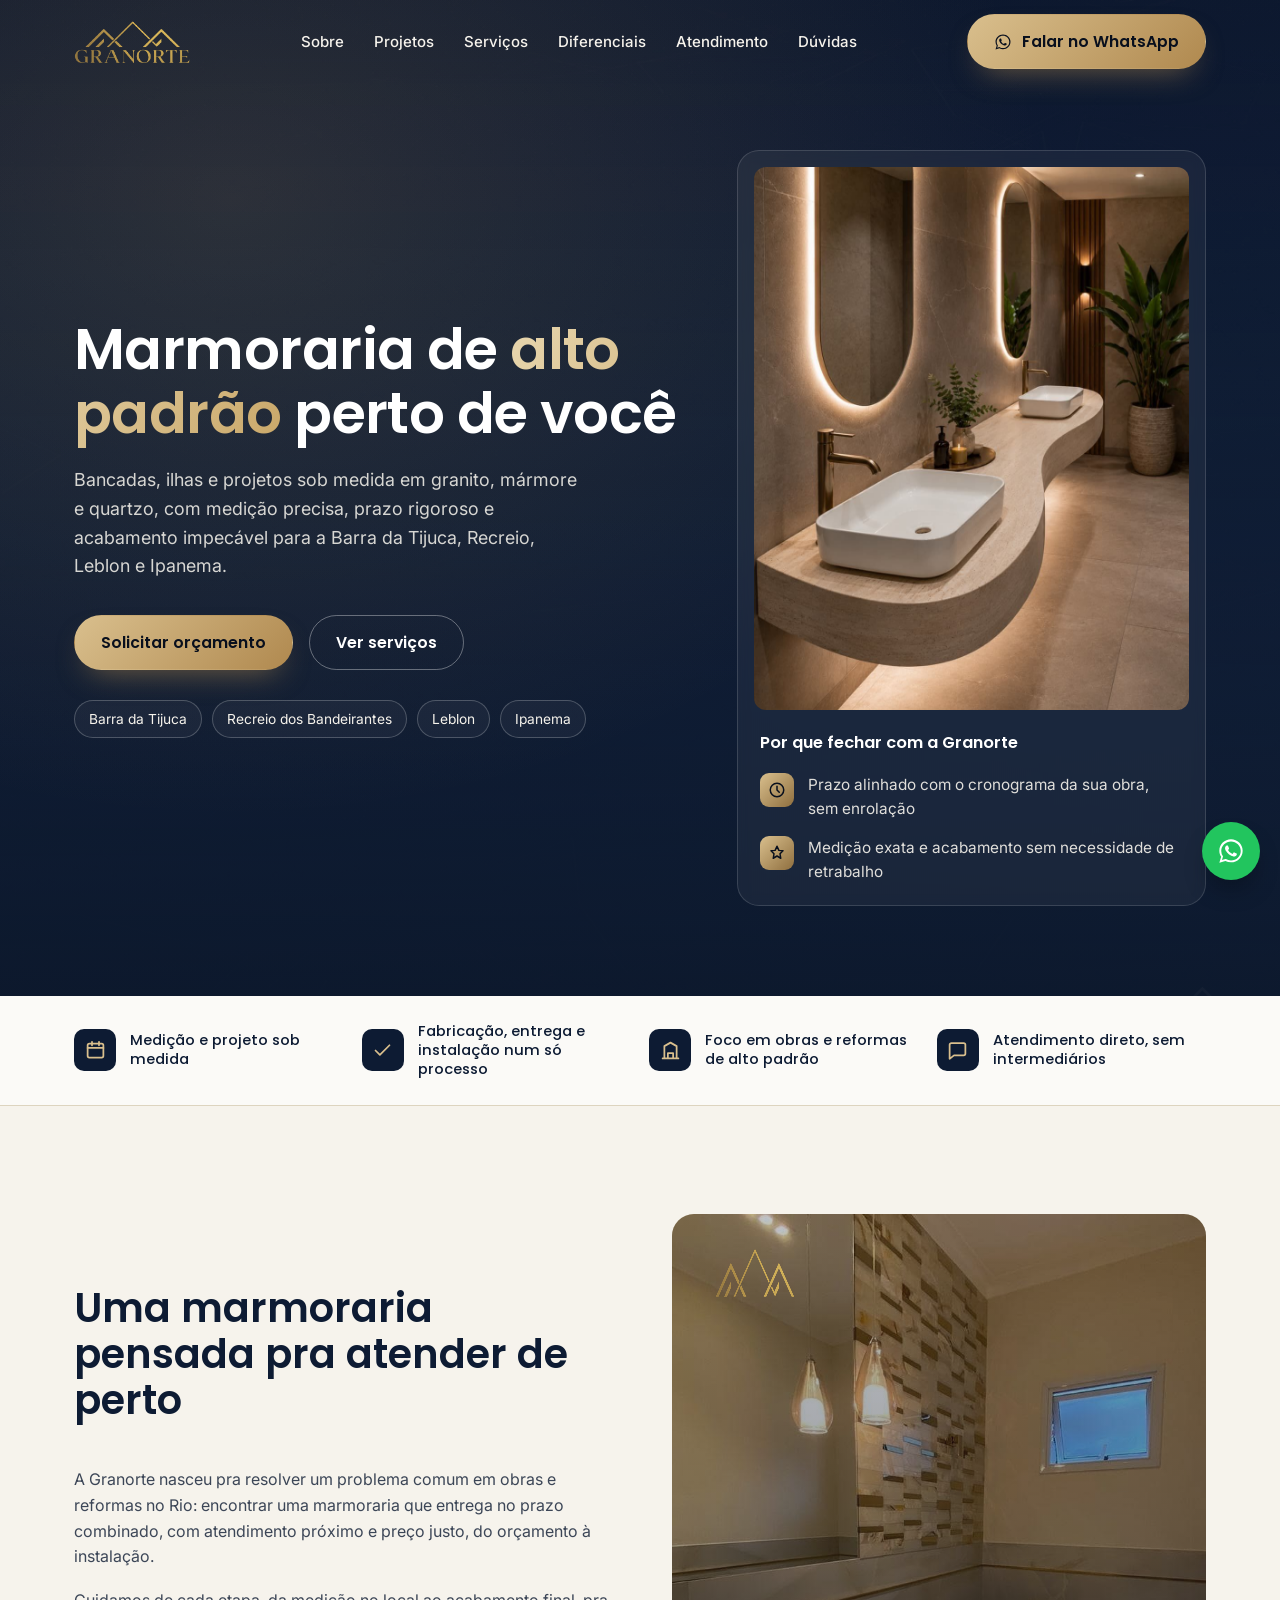
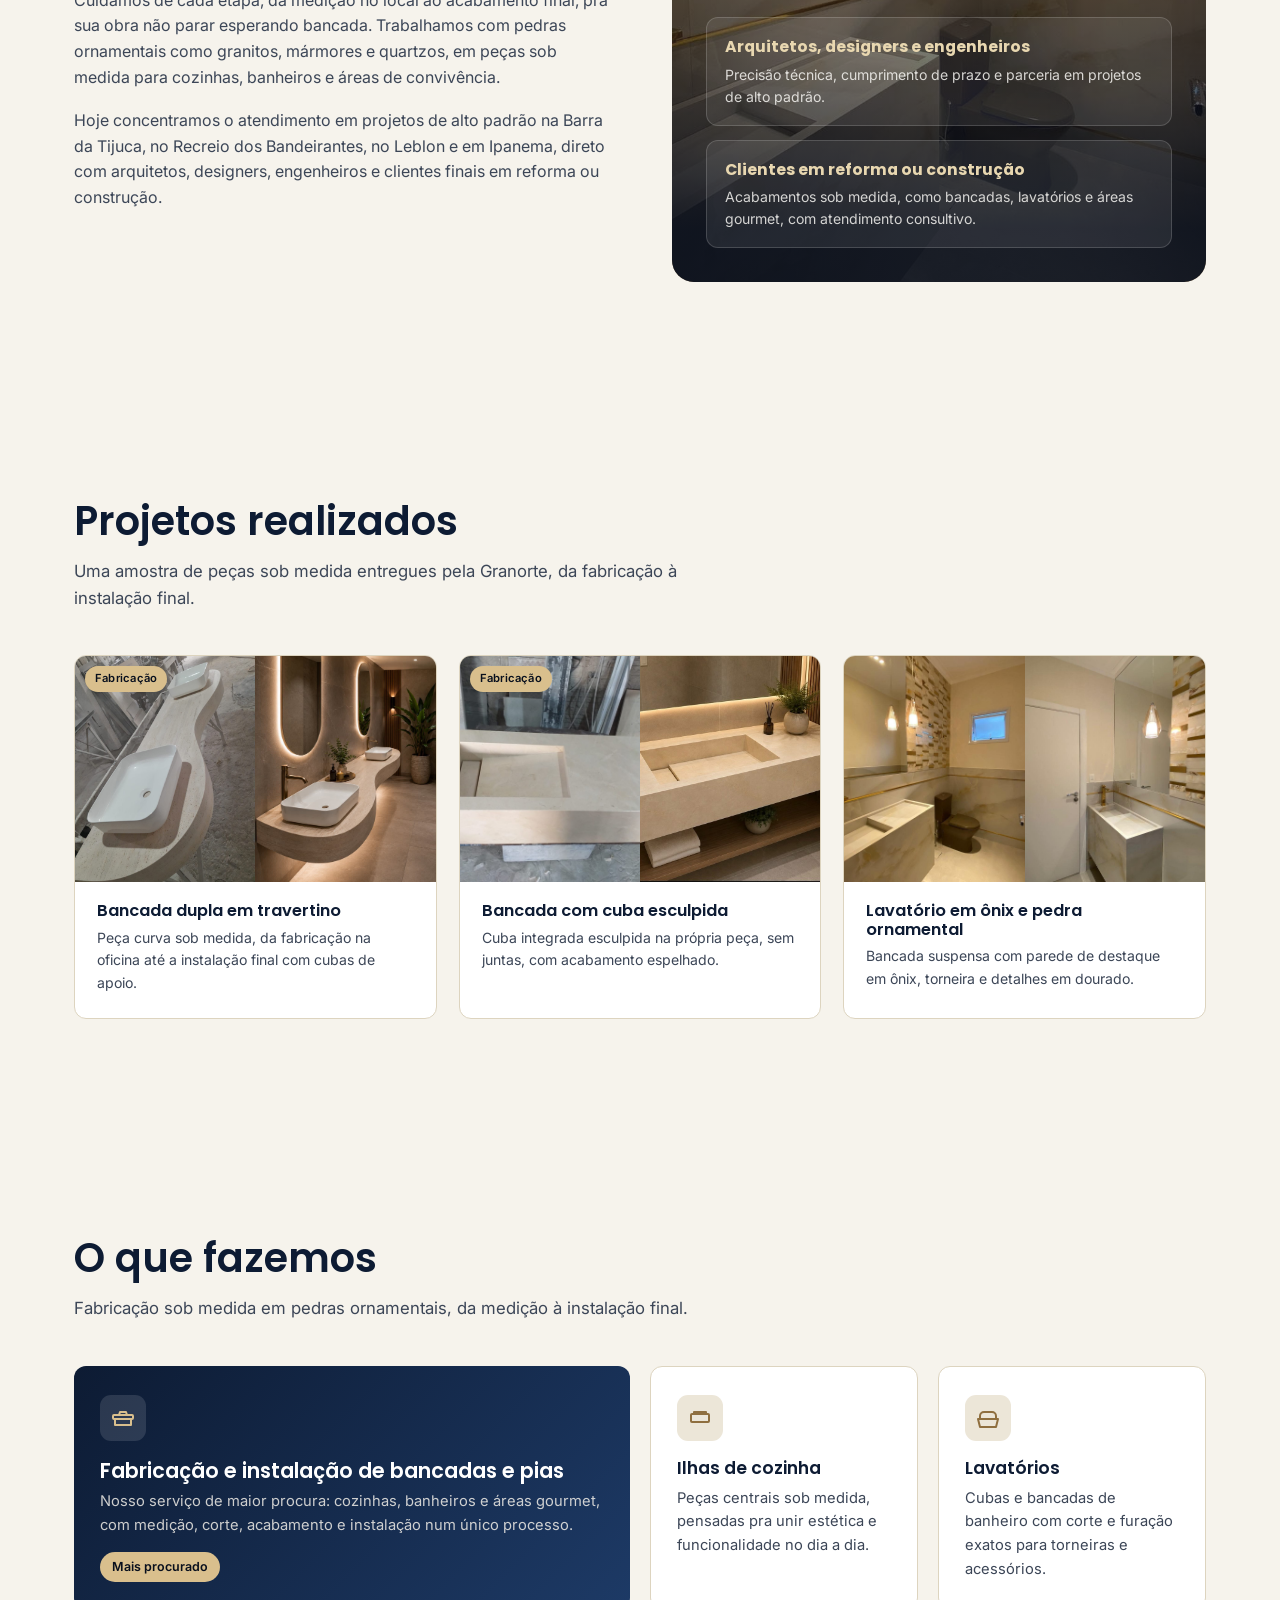
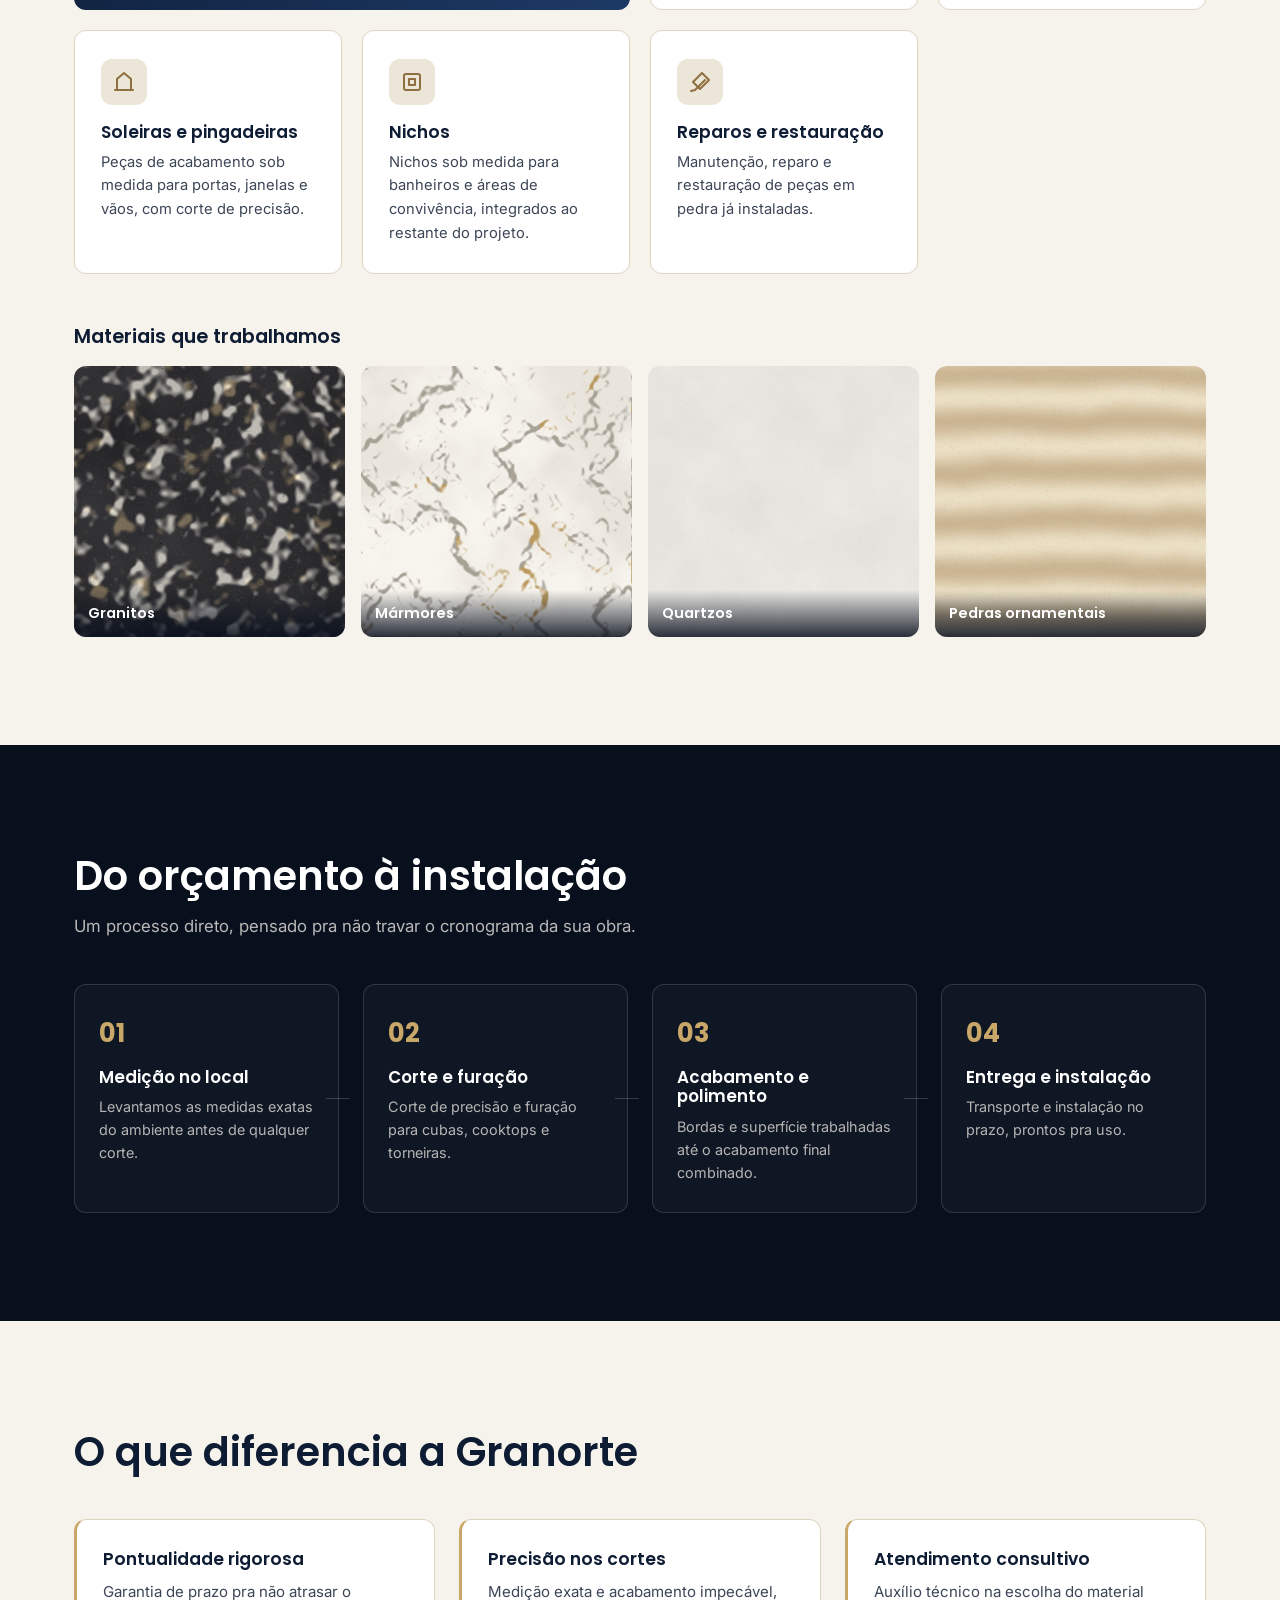
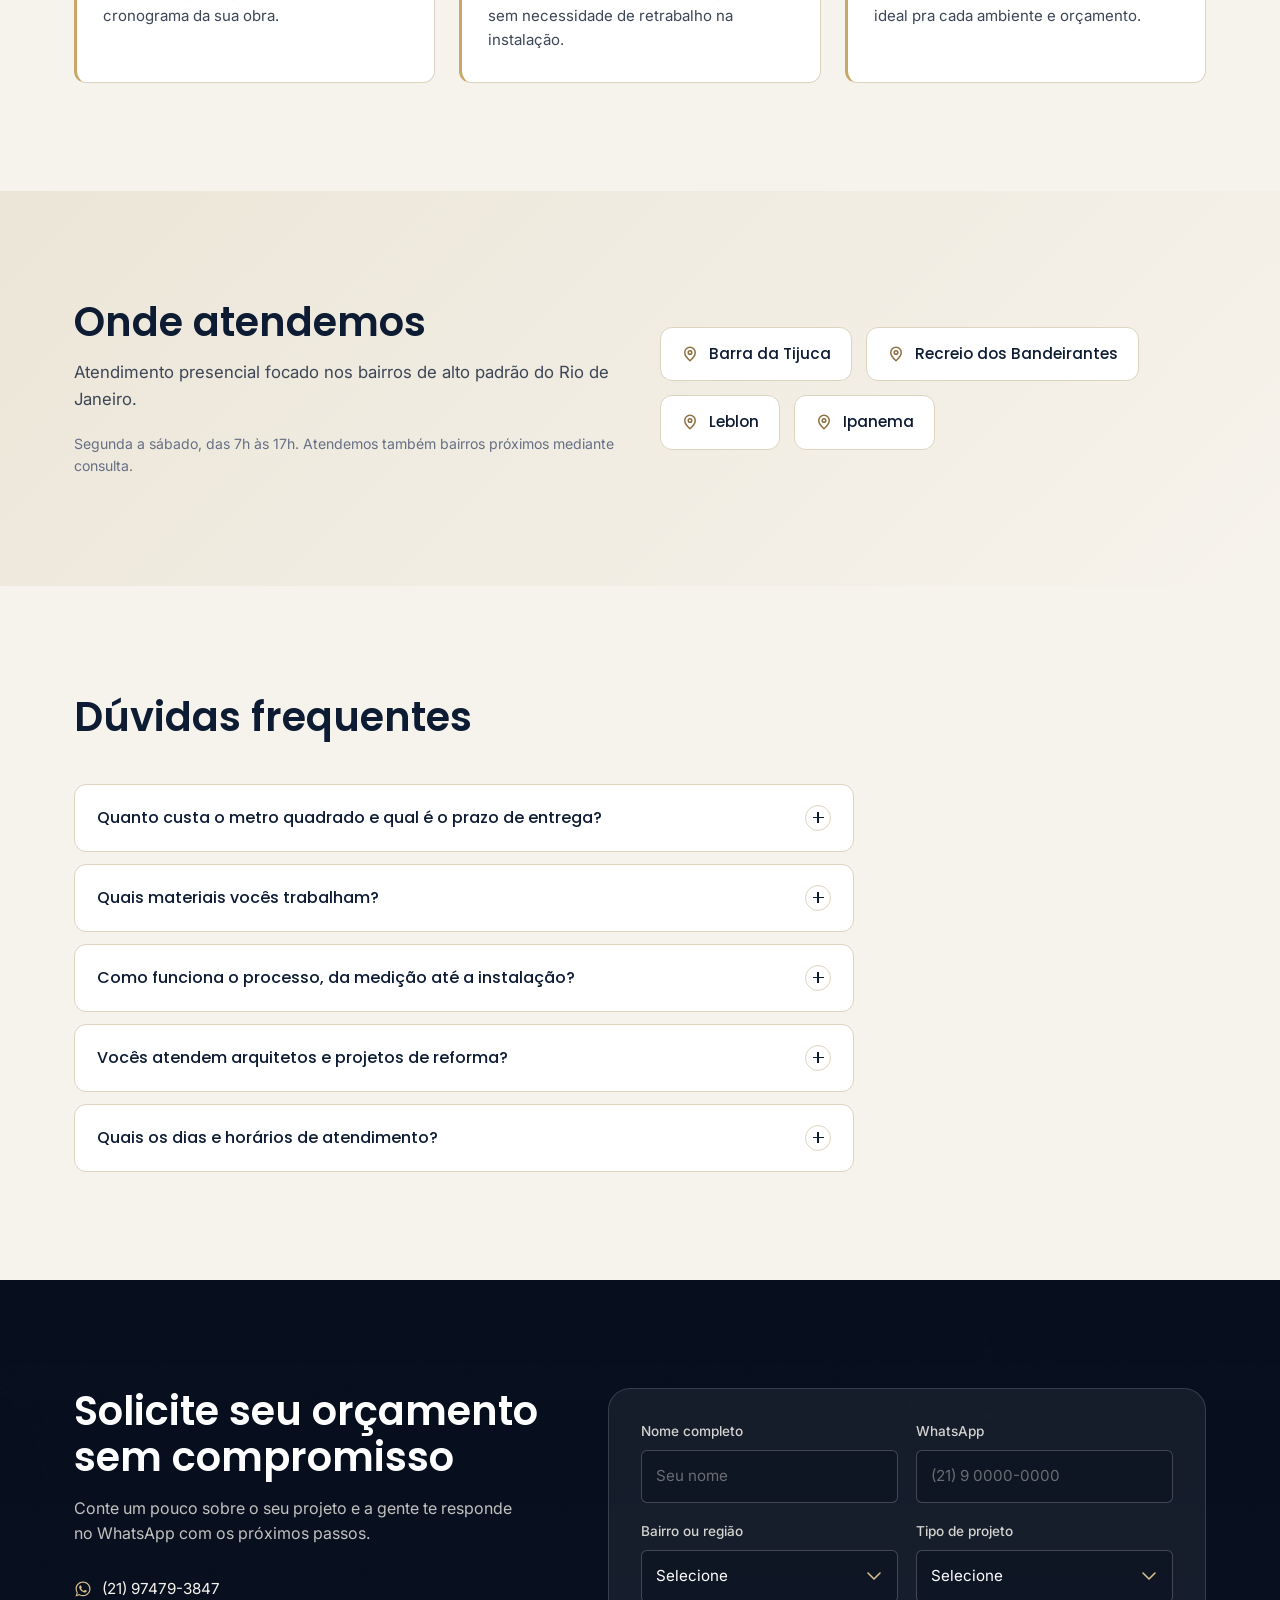
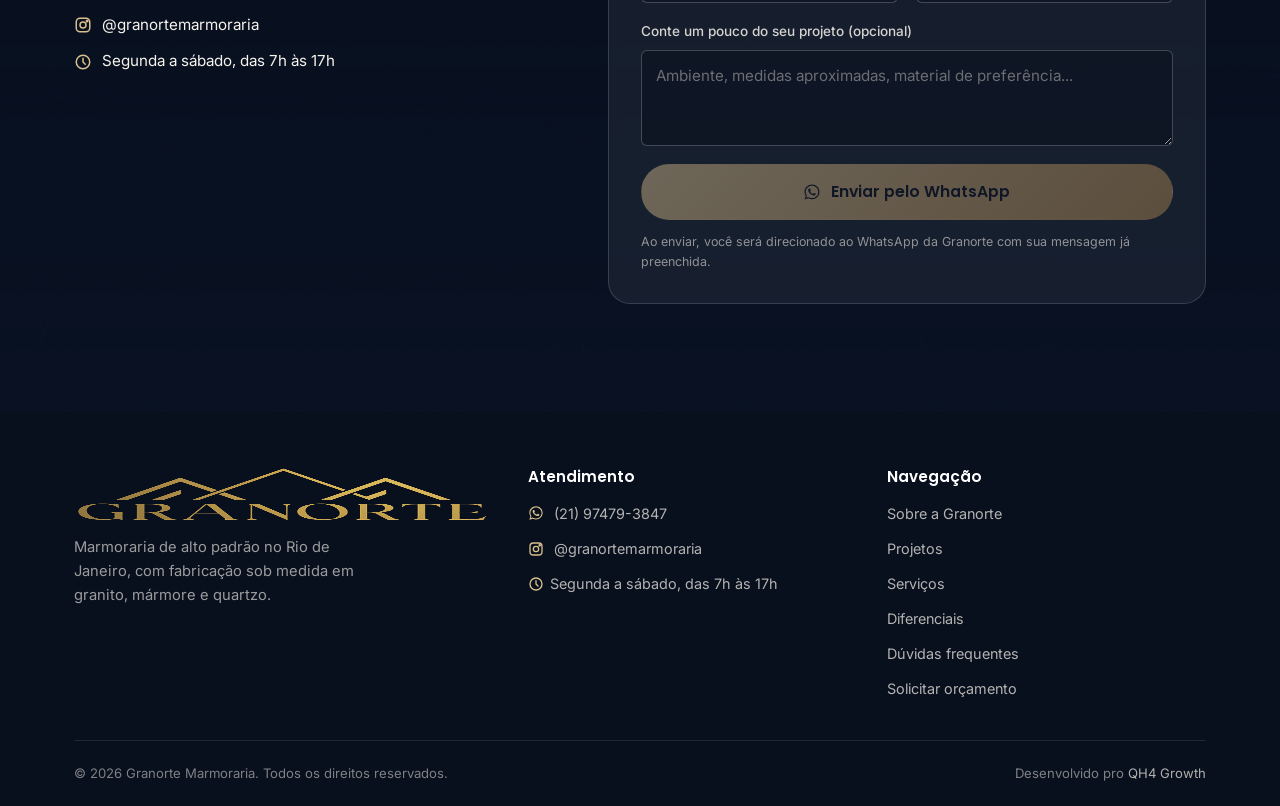
==== index.html @ 59d89f5c "Add files via upload" ====
<!DOCTYPE html>
<html lang="pt-BR">
<head>
<meta charset="UTF-8">
<meta name="viewport" content="width=device-width, initial-scale=1.0">
<title>Granorte Marmoraria | Marmoraria de Alto Padrão no Rio de Janeiro</title>
<meta name="description" content="Marmoraria de alto padrão perto de você. Bancadas, ilhas e projetos sob medida em granito, mármore e quartzo para Barra da Tijuca, Recreio, Leblon e Ipanema. Medição, corte e instalação com prazo rigoroso.">
<link rel="canonical" href="https://lp.granortemarmoraria.com.br/">

<!-- Favicons -->
<link rel="icon" type="image/x-icon" href="assets/img/favicon.ico">
<link rel="icon" type="image/png" sizes="32x32" href="assets/img/favicon-32.png">
<link rel="icon" type="image/png" sizes="16x16" href="assets/img/favicon-16.png">
<link rel="apple-touch-icon" sizes="180x180" href="assets/img/apple-touch-icon.png">
<link rel="manifest" href="site.webmanifest">
<meta name="theme-color" content="#0d1b33">

<!-- Open Graph -->
<meta property="og:type" content="website">
<meta property="og:site_name" content="Granorte Marmoraria">
<meta property="og:title" content="Granorte Marmoraria | Marmoraria de Alto Padrão no Rio de Janeiro">
<meta property="og:description" content="Bancadas, ilhas e projetos sob medida em granito, mármore e quartzo. Atendimento na Barra da Tijuca, Recreio, Leblon e Ipanema, com prazo rigoroso e acabamento impecável.">
<meta property="og:image" content="https://lp.granortemarmoraria.com.br/assets/img/og-image.jpg">
<meta property="og:image:width" content="1200">
<meta property="og:image:height" content="630">
<meta property="og:locale" content="pt_BR">
<meta property="og:url" content="https://lp.granortemarmoraria.com.br/">

<!-- Twitter Card -->
<meta name="twitter:card" content="summary_large_image">
<meta name="twitter:title" content="Granorte Marmoraria | Marmoraria de Alto Padrão no Rio de Janeiro">
<meta name="twitter:description" content="Bancadas, ilhas e projetos sob medida em granito, mármore e quartzo, com prazo rigoroso e acabamento impecável. Barra da Tijuca, Recreio, Leblon e Ipanema.">
<meta name="twitter:image" content="https://lp.granortemarmoraria.com.br/assets/img/og-image.jpg">

<meta name="robots" content="index, follow">
<meta name="geo.region" content="BR-RJ">
<meta name="geo.placename" content="Rio de Janeiro">

<!-- Preload hero assets -->
<link rel="preload" as="image" href="assets/img/gallery/travertino-instalado.jpg" fetchpriority="high">
<link rel="preload" as="image" href="assets/img/hero-bg.jpg">
<link rel="preload" as="image" href="assets/img/logo-compact.png">

<!-- Fonts -->
<link rel="preconnect" href="https://fonts.googleapis.com">
<link rel="preconnect" href="https://fonts.gstatic.com" crossorigin>
<link href="https://fonts.googleapis.com/css2?family=Inter:wght@400;500;600;700&family=Poppins:wght@500;600;700&display=swap" rel="stylesheet">

<link rel="stylesheet" href="assets/css/style.css">

<!-- Google Tag Manager (substituir GTM-XXXXXXX pelo ID real do cliente) -->
<script>(function(w,d,s,l,i){w[l]=w[l]||[];w[l].push({'gtm.start':
new Date().getTime(),event:'gtm.js'});var f=d.getElementsByTagName(s)[0],
j=d.createElement(s),dl=l!='dataLayer'?'&l='+l:'';j.async=true;j.src=
'https://www.googletagmanager.com/gtm.js?id='+i+dl;f.parentNode.insertBefore(j,f);
})(window,document,'script','dataLayer','GTM-XXXXXXX');</script>
<!-- End Google Tag Manager -->

<!-- JSON-LD: LocalBusiness -->
<script type="application/ld+json">
{
  "@context": "https://schema.org",
  "@type": "HomeAndConstructionBusiness",
  "name": "Granorte Marmoraria",
  "image": "https://lp.granortemarmoraria.com.br/assets/img/og-image.jpg",
  "url": "https://lp.granortemarmoraria.com.br/",
  "telephone": "+5521974793847",
  "priceRange": "$$$",
  "address": {
    "@type": "PostalAddress",
    "addressLocality": "Rio de Janeiro",
    "addressRegion": "RJ",
    "addressCountry": "BR"
  },
  "areaServed": [
    { "@type": "Place", "name": "Barra da Tijuca" },
    { "@type": "Place", "name": "Recreio dos Bandeirantes" },
    { "@type": "Place", "name": "Leblon" },
    { "@type": "Place", "name": "Ipanema" }
  ],
  "openingHoursSpecification": {
    "@type": "OpeningHoursSpecification",
    "dayOfWeek": ["Monday","Tuesday","Wednesday","Thursday","Friday","Saturday"],
    "opens": "07:00",
    "closes": "17:00"
  },
  "sameAs": ["https://www.instagram.com/granortemarmoraria/"]
}
</script>

<!-- JSON-LD: FAQPage -->
<script type="application/ld+json">
{
  "@context": "https://schema.org",
  "@type": "FAQPage",
  "mainEntity": [
    {
      "@type": "Question",
      "name": "Quanto custa o metro quadrado e qual é o prazo de entrega?",
      "acceptedAnswer": {
        "@type": "Answer",
        "text": "O valor do metro quadrado varia de acordo com o tipo de material, a espessura e o acabamento das bordas escolhido. Pra passar um orçamento exato, perguntamos se você já tem o projeto com as medidas ou prefere agendar uma medição no local, e qual é o ambiente (cozinha, banheiro ou área externa). Trabalhamos com prazos ágeis e entrega com medidas exatas e acabamento impecável."
      }
    },
    {
      "@type": "Question",
      "name": "Quais materiais a Granorte trabalha?",
      "acceptedAnswer": {
        "@type": "Answer",
        "text": "Trabalhamos com granitos, mármores, quartzos e pedras ornamentais, sempre indicando o material mais adequado pro seu ambiente, uso e orçamento."
      }
    },
    {
      "@type": "Question",
      "name": "Como funciona o processo, da medição até a instalação?",
      "acceptedAnswer": {
        "@type": "Answer",
        "text": "O processo segue quatro etapas: medição no local, corte e furação (para cubas, cooktops e torneiras), acabamento e polimento, e por fim entrega e instalação."
      }
    },
    {
      "@type": "Question",
      "name": "A Granorte atende arquitetos e projetos de reforma?",
      "acceptedAnswer": {
        "@type": "Answer",
        "text": "Sim. Atendemos arquitetos, designers e engenheiros em projetos de alto padrão, e também clientes finais em reforma ou construção, sempre com atendimento consultivo na escolha do material."
      }
    },
    {
      "@type": "Question",
      "name": "Quais são os dias e horários de atendimento da Granorte?",
      "acceptedAnswer": {
        "@type": "Answer",
        "text": "Atendemos de segunda a sábado, das 7h às 17h."
      }
    }
  ]
}
</script>
</head>
<body>
<!-- Google Tag Manager (noscript) -->
<noscript><iframe src="https://www.googletagmanager.com/ns.html?id=GTM-XXXXXXX"
height="0" width="0" style="display:none;visibility:hidden"></iframe></noscript>
<!-- End Google Tag Manager (noscript) -->

<a href="#orcamento" class="visually-hidden">Pular para o formulário de orçamento</a>

<!-- ===================== HEADER ===================== -->
<header class="site-header" id="siteHeader">
  <div class="container">
    <a href="#topo" class="brand" aria-label="Granorte Marmoraria, página inicial">
      <img src="assets/img/logo-compact.png" alt="Granorte Marmoraria" width="775" height="280" style="height:42px;width:auto;">
    </a>

    <nav class="main-nav" aria-label="Navegação principal">
      <ul>
        <li><a href="#sobre">Sobre</a></li>
        <li><a href="#projetos">Projetos</a></li>
        <li><a href="#servicos">Serviços</a></li>
        <li><a href="#diferenciais">Diferenciais</a></li>
        <li><a href="#atendimento">Atendimento</a></li>
        <li><a href="#faq">Dúvidas</a></li>
      </ul>
    </nav>

    <div class="header-cta">
      <a href="#orcamento" class="btn btn-gold">
        <svg viewBox="0 0 24 24" fill="currentColor" aria-hidden="true"><path d="M12 2C6.48 2 2 6.34 2 11.68c0 1.94.58 3.75 1.58 5.28L2 22l5.2-1.53a10.4 10.4 0 0 0 4.8 1.2c5.52 0 10-4.34 10-9.99C22 6.34 17.52 2 12 2Zm0 18.15c-1.6 0-3.09-.44-4.36-1.2l-.31-.18-3.09.91.93-3-.2-.32a8.06 8.06 0 0 1-1.32-4.38c0-4.5 3.75-8.15 8.35-8.15s8.35 3.65 8.35 8.15-3.75 8.17-8.35 8.17Zm4.6-6.1c-.25-.13-1.48-.73-1.71-.81-.23-.09-.4-.13-.57.13-.17.25-.65.81-.8.98-.15.17-.29.19-.54.06-.25-.13-1.06-.39-2.02-1.24-.75-.66-1.25-1.48-1.4-1.73-.15-.25-.02-.38.11-.51.11-.11.25-.29.37-.44.12-.15.16-.25.25-.42.08-.17.04-.31-.02-.44-.06-.13-.57-1.36-.78-1.86-.2-.49-.41-.42-.57-.43h-.49c-.17 0-.44.06-.67.31-.23.25-.87.85-.87 2.06s.89 2.39 1.02 2.56c.13.17 1.75 2.67 4.25 3.74.59.26 1.06.41 1.42.53.6.19 1.14.16 1.57.1.48-.07 1.48-.6 1.69-1.19.21-.58.21-1.08.15-1.19-.06-.11-.23-.17-.48-.29Z"/></svg>
        Falar no WhatsApp
      </a>
      <button class="nav-toggle" id="navToggle" aria-label="Abrir menu" aria-expanded="false" aria-controls="mobileNav">
        <svg viewBox="0 0 24 24" fill="none" stroke="currentColor" stroke-width="2" stroke-linecap="round"><path d="M4 7h16M4 12h16M4 17h16"/></svg>
      </button>
    </div>
  </div>
</header>

<div class="mobile-nav" id="mobileNav">
  <div class="mobile-nav-top">
    <img src="assets/img/logo-compact.png" alt="Granorte Marmoraria" width="775" height="280" style="height:36px;width:auto;">
    <button class="mobile-nav-close" id="navClose" aria-label="Fechar menu">
      <svg viewBox="0 0 24 24" fill="none" stroke="currentColor" stroke-width="2" stroke-linecap="round"><path d="M6 6l12 12M18 6L6 18"/></svg>
    </button>
  </div>
  <ul>
    <li><a href="#sobre">Sobre</a></li>
    <li><a href="#projetos">Projetos</a></li>
    <li><a href="#servicos">Serviços</a></li>
    <li><a href="#diferenciais">Diferenciais</a></li>
    <li><a href="#atendimento">Atendimento</a></li>
    <li><a href="#faq">Dúvidas</a></li>
  </ul>
  <a href="#orcamento" class="btn btn-gold btn-block">Solicitar orçamento</a>
</div>

<main id="topo">

  <!-- ===================== HERO ===================== -->
  <section class="hero">
    <div class="container">
      <div class="hero-copy">
        <h1>Marmoraria de <em>alto padrão</em> perto de você</h1>
        <p class="lede">Bancadas, ilhas e projetos sob medida em granito, mármore e quartzo, com medição precisa, prazo rigoroso e acabamento impecável para a Barra da Tijuca, Recreio, Leblon e Ipanema.</p>
        <div class="hero-cta-row">
          <a href="#orcamento" class="btn btn-gold">Solicitar orçamento</a>
          <a href="#servicos" class="btn btn-outline-light">Ver serviços</a>
        </div>
        <div class="hero-tags">
          <span>Barra da Tijuca</span>
          <span>Recreio dos Bandeirantes</span>
          <span>Leblon</span>
          <span>Ipanema</span>
        </div>
      </div>

      <div class="hero-panel">
        <div class="hero-photo">
          <img src="assets/img/gallery/travertino-instalado.jpg" alt="Bancada dupla em travertino, curva, feita sob medida pela Granorte Marmoraria" width="960" height="1280" loading="eager" fetchpriority="high">
        </div>
        <p class="hero-panel-title">Por que fechar com a Granorte</p>
        <ul class="hero-list">
          <li>
            <span class="ico"><svg viewBox="0 0 24 24" fill="none" stroke="currentColor" stroke-width="2" stroke-linecap="round" stroke-linejoin="round"><circle cx="12" cy="12" r="9"/><path d="M12 7v5l3 3"/></svg></span>
            <span>Prazo alinhado com o cronograma da sua obra, sem enrolação</span>
          </li>
          <li>
            <span class="ico"><svg viewBox="0 0 24 24" fill="none" stroke="currentColor" stroke-width="2" stroke-linecap="round" stroke-linejoin="round"><path d="M12 3l2.5 5.5L20 9l-4 4 1 6-5-3-5 3 1-6-4-4 5.5-.5Z"/></svg></span>
            <span>Medição exata e acabamento sem necessidade de retrabalho</span>
          </li>
        </ul>
      </div>
    </div>
    <img src="assets/img/mark-source.png" alt="" class="hero-mark" aria-hidden="true" loading="lazy">
  </section>

  <!-- ===================== VALUE STRIP ===================== -->
  <section class="value-strip">
    <div class="container">
      <div class="value-item">
        <span class="ico"><svg viewBox="0 0 24 24" fill="none" stroke="currentColor" stroke-width="2" stroke-linecap="round" stroke-linejoin="round"><rect x="3" y="4" width="18" height="16" rx="2"/><path d="M3 9h18M8 2v4M16 2v4"/></svg></span>
        <span>Medição e projeto sob medida</span>
      </div>
      <div class="value-item">
        <span class="ico"><svg viewBox="0 0 24 24" fill="none" stroke="currentColor" stroke-width="2" stroke-linecap="round" stroke-linejoin="round"><path d="M4 12l5 5L20 6"/></svg></span>
        <span>Fabricação, entrega e instalação num só processo</span>
      </div>
      <div class="value-item">
        <span class="ico"><svg viewBox="0 0 24 24" fill="none" stroke="currentColor" stroke-width="2" stroke-linecap="round" stroke-linejoin="round"><path d="M3 21h18M5 21V7l7-4 7 4v14M9 21v-6h6v6"/></svg></span>
        <span>Foco em obras e reformas de alto padrão</span>
      </div>
      <div class="value-item">
        <span class="ico"><svg viewBox="0 0 24 24" fill="none" stroke="currentColor" stroke-width="2" stroke-linecap="round" stroke-linejoin="round"><path d="M21 15.5a2 2 0 0 1-2 2H8l-5 4V5.5a2 2 0 0 1 2-2h14a2 2 0 0 1 2 2Z"/></svg></span>
        <span>Atendimento direto, sem intermediários</span>
      </div>
    </div>
  </section>

  <!-- ===================== SOBRE ===================== -->
  <section class="about section-pad" id="sobre">
    <div class="container about-grid">
      <div class="about-copy">
        <div class="section-head">
          <h2>Uma marmoraria pensada pra atender de perto</h2>
        </div>
        <p>A Granorte nasceu pra resolver um problema comum em obras e reformas no Rio: encontrar uma marmoraria que entrega no prazo combinado, com atendimento próximo e preço justo, do orçamento à instalação.</p>
        <p>Cuidamos de cada etapa, da medição no local ao acabamento final, pra sua obra não parar esperando bancada. Trabalhamos com pedras ornamentais como granitos, mármores e quartzos, em peças sob medida para cozinhas, banheiros e áreas de convivência.</p>
        <p>Hoje concentramos o atendimento em projetos de alto padrão na Barra da Tijuca, no Recreio dos Bandeirantes, no Leblon e em Ipanema, direto com arquitetos, designers, engenheiros e clientes finais em reforma ou construção.</p>
      </div>

      <div class="about-visual">
        <img class="about-photo" src="assets/img/gallery/onix-lavatorio-01.jpg" alt="Lavatório em pedra ornamental com detalhes dourados, projeto executado pela Granorte Marmoraria" width="960" height="960" loading="lazy">
        <div class="about-visual-inner">
          <div class="about-visual-mark">
            <img src="assets/img/mark-source.png" alt="" width="220" height="49" loading="lazy">
          </div>
          <div class="about-audience">
            <div class="aud-card">
              <strong>Arquitetos, designers e engenheiros</strong>
              <p>Precisão técnica, cumprimento de prazo e parceria em projetos de alto padrão.</p>
            </div>
            <div class="aud-card">
              <strong>Clientes em reforma ou construção</strong>
              <p>Acabamentos sob medida, como bancadas, lavatórios e áreas gourmet, com atendimento consultivo.</p>
            </div>
          </div>
        </div>
      </div>
    </div>
  </section>

  <!-- ===================== PROJETOS ===================== -->
  <section class="projects section-pad" id="projetos">
    <div class="container">
      <div class="section-head">
        <h2>Projetos realizados</h2>
        <p>Uma amostra de peças sob medida entregues pela Granorte, da fabricação à instalação final.</p>
      </div>

      <div class="project-grid">
        <div class="project-card">
          <div class="project-photos">
            <figure>
              <img src="assets/img/gallery/travertino-fabrica.jpg" alt="Bancada curva em travertino sendo finalizada na fábrica da Granorte Marmoraria" width="1200" height="1600" loading="lazy">
              <figcaption>Fabricação</figcaption>
            </figure>
            <figure>
              <img src="assets/img/gallery/travertino-instalado.jpg" alt="Bancada dupla em travertino instalada em banheiro de alto padrão" width="960" height="1280" loading="lazy">
            </figure>
          </div>
          <div class="project-info">
            <h3>Bancada dupla em travertino</h3>
            <p>Peça curva sob medida, da fabricação na oficina até a instalação final com cubas de apoio.</p>
          </div>
        </div>

        <div class="project-card">
          <div class="project-photos">
            <figure>
              <img src="assets/img/gallery/cuba-esculpida-fabrica.jpg" alt="Bancada com cuba esculpida em pedra, recém finalizada na fábrica" width="1257" height="988" loading="lazy">
              <figcaption>Fabricação</figcaption>
            </figure>
            <figure>
              <img src="assets/img/gallery/cuba-esculpida-instalado.jpg" alt="Bancada com cuba esculpida instalada em banheiro planejado" width="919" height="722" loading="lazy">
            </figure>
          </div>
          <div class="project-info">
            <h3>Bancada com cuba esculpida</h3>
            <p>Cuba integrada esculpida na própria peça, sem juntas, com acabamento espelhado.</p>
          </div>
        </div>

        <div class="project-card">
          <div class="project-photos">
            <figure>
              <img src="assets/img/gallery/onix-lavatorio-01.jpg" alt="Lavatório em pedra ornamental com parede revestida em ônix e detalhes dourados" width="960" height="960" loading="lazy">
            </figure>
            <figure>
              <img src="assets/img/gallery/onix-lavatorio-02.jpg" alt="Bancada de lavatório em pedra com torneira dourada e parede em ônix" width="960" height="960" loading="lazy">
            </figure>
          </div>
          <div class="project-info">
            <h3>Lavatório em ônix e pedra ornamental</h3>
            <p>Bancada suspensa com parede de destaque em ônix, torneira e detalhes em dourado.</p>
          </div>
        </div>
      </div>
    </div>
  </section>

  <!-- ===================== SERVIÇOS ===================== -->
  <section class="services section-pad" id="servicos">
    <div class="container">
      <div class="section-head">
        <h2>O que fazemos</h2>
        <p>Fabricação sob medida em pedras ornamentais, da medição à instalação final.</p>
      </div>

      <div class="service-grid">
        <div class="service-card featured">
          <span class="ico"><svg viewBox="0 0 24 24" fill="none" stroke="currentColor" stroke-width="2" stroke-linecap="round" stroke-linejoin="round"><rect x="2" y="9" width="20" height="4" rx="1"/><path d="M4 13v6h16v-6M9 6h6l1 3H8Z"/></svg></span>
          <h3>Fabricação e instalação de bancadas e pias</h3>
          <p>Nosso serviço de maior procura: cozinhas, banheiros e áreas gourmet, com medição, corte, acabamento e instalação num único processo.</p>
          <span class="tag">Mais procurado</span>
        </div>

        <div class="service-card">
          <span class="ico"><svg viewBox="0 0 24 24" fill="none" stroke="currentColor" stroke-width="2" stroke-linecap="round" stroke-linejoin="round"><rect x="3" y="8" width="18" height="8" rx="1"/><path d="M6 8V6h12v2"/></svg></span>
          <h3>Ilhas de cozinha</h3>
          <p>Peças centrais sob medida, pensadas pra unir estética e funcionalidade no dia a dia.</p>
        </div>

        <div class="service-card">
          <span class="ico"><svg viewBox="0 0 24 24" fill="none" stroke="currentColor" stroke-width="2" stroke-linecap="round" stroke-linejoin="round"><path d="M4 10a4 4 0 0 1 4-4h8a4 4 0 0 1 4 4v3H4Z"/><path d="M2 13h20l-2 8H4Z"/></svg></span>
          <h3>Lavatórios</h3>
          <p>Cubas e bancadas de banheiro com corte e furação exatos para torneiras e acessórios.</p>
        </div>

        <div class="service-card">
          <span class="ico"><svg viewBox="0 0 24 24" fill="none" stroke="currentColor" stroke-width="2" stroke-linecap="round" stroke-linejoin="round"><path d="M3 20h18M5 20V9l7-6 7 6v11"/></svg></span>
          <h3>Soleiras e pingadeiras</h3>
          <p>Peças de acabamento sob medida para portas, janelas e vãos, com corte de precisão.</p>
        </div>

        <div class="service-card">
          <span class="ico"><svg viewBox="0 0 24 24" fill="none" stroke="currentColor" stroke-width="2" stroke-linecap="round" stroke-linejoin="round"><rect x="4" y="4" width="16" height="16" rx="2"/><rect x="9" y="9" width="6" height="6"/></svg></span>
          <h3>Nichos</h3>
          <p>Nichos sob medida para banheiros e áreas de convivência, integrados ao restante do projeto.</p>
        </div>

        <div class="service-card">
          <span class="ico"><svg viewBox="0 0 24 24" fill="none" stroke="currentColor" stroke-width="2" stroke-linecap="round" stroke-linejoin="round"><path d="M14 3l7 7-9 9-7-7Z"/><path d="M3 21l4-1 10-10"/></svg></span>
          <h3>Reparos e restauração</h3>
          <p>Manutenção, reparo e restauração de peças em pedra já instaladas.</p>
        </div>
      </div>

      <div class="materials">
        <h3>Materiais que trabalhamos</h3>
        <div class="material-grid">
          <div class="material-card">
            <img src="assets/img/material-granito.jpg" alt="Textura de granito trabalhado pela Granorte Marmoraria" width="640" height="640" loading="lazy">
            <span>Granitos</span>
          </div>
          <div class="material-card">
            <img src="assets/img/material-marmore.jpg" alt="Textura de mármore trabalhado pela Granorte Marmoraria" width="640" height="640" loading="lazy">
            <span>Mármores</span>
          </div>
          <div class="material-card">
            <img src="assets/img/material-quartzo.jpg" alt="Textura de quartzo trabalhado pela Granorte Marmoraria" width="640" height="640" loading="lazy">
            <span>Quartzos</span>
          </div>
          <div class="material-card">
            <img src="assets/img/material-pedra.jpg" alt="Textura de pedra ornamental trabalhada pela Granorte Marmoraria" width="640" height="640" loading="lazy">
            <span>Pedras ornamentais</span>
          </div>
        </div>
      </div>
    </div>
  </section>

  <!-- ===================== PROCESSO ===================== -->
  <section class="process section-pad">
    <div class="container">
      <div class="section-head">
        <h2>Do orçamento à instalação</h2>
        <p>Um processo direto, pensado pra não travar o cronograma da sua obra.</p>
      </div>

      <div class="process-grid">
        <div class="process-step">
          <div class="step-index">01</div>
          <h3>Medição no local</h3>
          <p>Levantamos as medidas exatas do ambiente antes de qualquer corte.</p>
        </div>
        <div class="process-step">
          <div class="step-index">02</div>
          <h3>Corte e furação</h3>
          <p>Corte de precisão e furação para cubas, cooktops e torneiras.</p>
        </div>
        <div class="process-step">
          <div class="step-index">03</div>
          <h3>Acabamento e polimento</h3>
          <p>Bordas e superfície trabalhadas até o acabamento final combinado.</p>
        </div>
        <div class="process-step">
          <div class="step-index">04</div>
          <h3>Entrega e instalação</h3>
          <p>Transporte e instalação no prazo, prontos pra uso.</p>
        </div>
      </div>
    </div>
  </section>

  <!-- ===================== DIFERENCIAIS ===================== -->
  <section class="differentiators section-pad" id="diferenciais">
    <div class="container">
      <div class="section-head">
        <h2>O que diferencia a Granorte</h2>
      </div>

      <div class="diff-grid">
        <div class="diff-card">
          <h3>Pontualidade rigorosa</h3>
          <p>Garantia de prazo pra não atrasar o cronograma da sua obra.</p>
        </div>
        <div class="diff-card">
          <h3>Precisão nos cortes</h3>
          <p>Medição exata e acabamento impecável, sem necessidade de retrabalho na instalação.</p>
        </div>
        <div class="diff-card">
          <h3>Atendimento consultivo</h3>
          <p>Auxílio técnico na escolha do material ideal pra cada ambiente e orçamento.</p>
        </div>
      </div>
    </div>
  </section>

  <!-- ===================== COBERTURA ===================== -->
  <section class="coverage section-pad" id="atendimento">
    <div class="container coverage-inner">
      <div>
        <div class="section-head" style="margin-bottom: 20px;">
          <h2>Onde atendemos</h2>
          <p>Atendimento presencial focado nos bairros de alto padrão do Rio de Janeiro.</p>
        </div>
        <p class="coverage-note">Segunda a sábado, das 7h às 17h. Atendemos também bairros próximos mediante consulta.</p>
      </div>

      <ul class="coverage-chips">
        <li><svg viewBox="0 0 24 24" fill="none" stroke="currentColor" stroke-width="2" stroke-linecap="round" stroke-linejoin="round"><path d="M12 21s-7-6.2-7-11a7 7 0 0 1 14 0c0 4.8-7 11-7 11Z"/><circle cx="12" cy="10" r="2.4"/></svg>Barra da Tijuca</li>
        <li><svg viewBox="0 0 24 24" fill="none" stroke="currentColor" stroke-width="2" stroke-linecap="round" stroke-linejoin="round"><path d="M12 21s-7-6.2-7-11a7 7 0 0 1 14 0c0 4.8-7 11-7 11Z"/><circle cx="12" cy="10" r="2.4"/></svg>Recreio dos Bandeirantes</li>
        <li><svg viewBox="0 0 24 24" fill="none" stroke="currentColor" stroke-width="2" stroke-linecap="round" stroke-linejoin="round"><path d="M12 21s-7-6.2-7-11a7 7 0 0 1 14 0c0 4.8-7 11-7 11Z"/><circle cx="12" cy="10" r="2.4"/></svg>Leblon</li>
        <li><svg viewBox="0 0 24 24" fill="none" stroke="currentColor" stroke-width="2" stroke-linecap="round" stroke-linejoin="round"><path d="M12 21s-7-6.2-7-11a7 7 0 0 1 14 0c0 4.8-7 11-7 11Z"/><circle cx="12" cy="10" r="2.4"/></svg>Ipanema</li>
      </ul>
    </div>
  </section>

  <!-- ===================== FAQ ===================== -->
  <section class="faq section-pad" id="faq">
    <div class="container">
      <div class="section-head">
        <h2>Dúvidas frequentes</h2>
      </div>

      <div class="faq-list" id="faqList">
        <div class="faq-item">
          <button class="faq-question" aria-expanded="false">
            Quanto custa o metro quadrado e qual é o prazo de entrega?
            <span class="plus"></span>
          </button>
          <div class="faq-answer">
            <p>O valor do metro quadrado varia de acordo com o tipo de material, a espessura e o acabamento das bordas escolhido. Pra passar um orçamento exato, perguntamos se você já tem o projeto com as medidas ou prefere agendar uma medição no local, e qual é o ambiente (cozinha, banheiro ou área externa). Trabalhamos com prazos ágeis e entrega com medidas exatas e acabamento impecável.</p>
          </div>
        </div>

        <div class="faq-item">
          <button class="faq-question" aria-expanded="false">
            Quais materiais vocês trabalham?
            <span class="plus"></span>
          </button>
          <div class="faq-answer">
            <p>Trabalhamos com granitos, mármores, quartzos e pedras ornamentais, sempre indicando o material mais adequado pro seu ambiente, uso e orçamento.</p>
          </div>
        </div>

        <div class="faq-item">
          <button class="faq-question" aria-expanded="false">
            Como funciona o processo, da medição até a instalação?
            <span class="plus"></span>
          </button>
          <div class="faq-answer">
            <p>O processo segue quatro etapas: medição no local, corte e furação (para cubas, cooktops e torneiras), acabamento e polimento, e por fim entrega e instalação.</p>
          </div>
        </div>

        <div class="faq-item">
          <button class="faq-question" aria-expanded="false">
            Vocês atendem arquitetos e projetos de reforma?
            <span class="plus"></span>
          </button>
          <div class="faq-answer">
            <p>Sim. Atendemos arquitetos, designers e engenheiros em projetos de alto padrão, e também clientes finais em reforma ou construção, sempre com atendimento consultivo na escolha do material.</p>
          </div>
        </div>

        <div class="faq-item">
          <button class="faq-question" aria-expanded="false">
            Quais os dias e horários de atendimento?
            <span class="plus"></span>
          </button>
          <div class="faq-answer">
            <p>Atendemos de segunda a sábado, das 7h às 17h.</p>
          </div>
        </div>
      </div>
    </div>
  </section>

  <!-- ===================== FORMULÁRIO ===================== -->
  <section class="quote section-pad" id="orcamento">
    <div class="container quote-grid">
      <div class="quote-intro">
        <h2>Solicite seu orçamento sem compromisso</h2>
        <p>Conte um pouco sobre o seu projeto e a gente te responde no WhatsApp com os próximos passos.</p>

        <div class="quote-contact">
          <a href="https://wa.me/5521974793847" target="_blank" rel="noopener">
            <svg viewBox="0 0 24 24" fill="currentColor"><path d="M12 2C6.48 2 2 6.34 2 11.68c0 1.94.58 3.75 1.58 5.28L2 22l5.2-1.53a10.4 10.4 0 0 0 4.8 1.2c5.52 0 10-4.34 10-9.99C22 6.34 17.52 2 12 2Zm0 18.15c-1.6 0-3.09-.44-4.36-1.2l-.31-.18-3.09.91.93-3-.2-.32a8.06 8.06 0 0 1-1.32-4.38c0-4.5 3.75-8.15 8.35-8.15s8.35 3.65 8.35 8.15-3.75 8.17-8.35 8.17Zm4.6-6.1c-.25-.13-1.48-.73-1.71-.81-.23-.09-.4-.13-.57.13-.17.25-.65.81-.8.98-.15.17-.29.19-.54.06-.25-.13-1.06-.39-2.02-1.24-.75-.66-1.25-1.48-1.4-1.73-.15-.25-.02-.38.11-.51.11-.11.25-.29.37-.44.12-.15.16-.25.25-.42.08-.17.04-.31-.02-.44-.06-.13-.57-1.36-.78-1.86-.2-.49-.41-.42-.57-.43h-.49c-.17 0-.44.06-.67.31-.23.25-.87.85-.87 2.06s.89 2.39 1.02 2.56c.13.17 1.75 2.67 4.25 3.74.59.26 1.06.41 1.42.53.6.19 1.14.16 1.57.1.48-.07 1.48-.6 1.69-1.19.21-.58.21-1.08.15-1.19-.06-.11-.23-.17-.48-.29Z"/></svg>
            (21) 97479-3847
          </a>
          <a href="https://www.instagram.com/granortemarmoraria/" target="_blank" rel="noopener">
            <svg viewBox="0 0 24 24" fill="none" stroke="currentColor" stroke-width="2"><rect x="3" y="3" width="18" height="18" rx="5"/><circle cx="12" cy="12" r="4"/><circle cx="17.5" cy="6.5" r="1"/></svg>
            @granortemarmoraria
          </a>
          <span class="line">
            <svg viewBox="0 0 24 24" fill="none" stroke="currentColor" stroke-width="2" stroke-linecap="round" stroke-linejoin="round"><circle cx="12" cy="12" r="9"/><path d="M12 7v5l3 3"/></svg>
            Segunda a sábado, das 7h às 17h
          </span>
        </div>
      </div>

      <form class="quote-form" id="quoteForm" novalidate>
        <div class="form-row two-col">
          <div class="field">
            <label for="nome">Nome completo</label>
            <input type="text" id="nome" name="nome" placeholder="Seu nome" required autocomplete="name">
          </div>
          <div class="field">
            <label for="whatsapp">WhatsApp</label>
            <input type="tel" id="whatsapp" name="whatsapp" placeholder="(21) 9 0000-0000" required autocomplete="tel">
          </div>
        </div>

        <div class="form-row two-col">
          <div class="field">
            <label for="bairro">Bairro ou região</label>
            <select id="bairro" name="bairro" required>
              <option value="" disabled selected>Selecione</option>
              <option value="Barra da Tijuca">Barra da Tijuca</option>
              <option value="Recreio dos Bandeirantes">Recreio dos Bandeirantes</option>
              <option value="Leblon">Leblon</option>
              <option value="Ipanema">Ipanema</option>
              <option value="Outro bairro">Outro bairro</option>
            </select>
          </div>
          <div class="field">
            <label for="projeto">Tipo de projeto</label>
            <select id="projeto" name="projeto" required>
              <option value="" disabled selected>Selecione</option>
              <option value="Bancada de cozinha">Bancada de cozinha</option>
              <option value="Bancada de banheiro">Bancada de banheiro</option>
              <option value="Ilha de cozinha">Ilha de cozinha</option>
              <option value="Lavatório">Lavatório</option>
              <option value="Soleira ou pingadeira">Soleira ou pingadeira</option>
              <option value="Nicho">Nicho</option>
              <option value="Reparo ou restauração">Reparo ou restauração</option>
              <option value="Outro">Outro</option>
            </select>
          </div>
        </div>

        <div class="field">
          <label for="mensagem">Conte um pouco do seu projeto (opcional)</label>
          <textarea id="mensagem" name="mensagem" placeholder="Ambiente, medidas aproximadas, material de preferência..."></textarea>
        </div>

        <div class="form-submit">
          <button type="submit" class="btn btn-gold btn-block" id="submitBtn" disabled>
            <svg viewBox="0 0 24 24" fill="currentColor"><path d="M12 2C6.48 2 2 6.34 2 11.68c0 1.94.58 3.75 1.58 5.28L2 22l5.2-1.53a10.4 10.4 0 0 0 4.8 1.2c5.52 0 10-4.34 10-9.99C22 6.34 17.52 2 12 2Zm0 18.15c-1.6 0-3.09-.44-4.36-1.2l-.31-.18-3.09.91.93-3-.2-.32a8.06 8.06 0 0 1-1.32-4.38c0-4.5 3.75-8.15 8.35-8.15s8.35 3.65 8.35 8.15-3.75 8.17-8.35 8.17Zm4.6-6.1c-.25-.13-1.48-.73-1.71-.81-.23-.09-.4-.13-.57.13-.17.25-.65.81-.8.98-.15.17-.29.19-.54.06-.25-.13-1.06-.39-2.02-1.24-.75-.66-1.25-1.48-1.4-1.73-.15-.25-.02-.38.11-.51.11-.11.25-.29.37-.44.12-.15.16-.25.25-.42.08-.17.04-.31-.02-.44-.06-.13-.57-1.36-.78-1.86-.2-.49-.41-.42-.57-.43h-.49c-.17 0-.44.06-.67.31-.23.25-.87.85-.87 2.06s.89 2.39 1.02 2.56c.13.17 1.75 2.67 4.25 3.74.59.26 1.06.41 1.42.53.6.19 1.14.16 1.57.1.48-.07 1.48-.6 1.69-1.19.21-.58.21-1.08.15-1.19-.06-.11-.23-.17-.48-.29Z"/></svg>
            Enviar pelo WhatsApp
          </button>
          <p class="form-hint">Ao enviar, você será direcionado ao WhatsApp da Granorte com sua mensagem já preenchida.</p>
        </div>
      </form>
    </div>
  </section>

</main>

<!-- ===================== FOOTER ===================== -->
<footer class="site-footer">
  <div class="container">
    <div class="footer-grid">
      <div class="footer-brand">
        <img src="assets/img/logo-compact.png" alt="Granorte Marmoraria" width="775" height="280">
        <p>Marmoraria de alto padrão no Rio de Janeiro, com fabricação sob medida em granito, mármore e quartzo.</p>
      </div>

      <div class="footer-col">
        <h4>Atendimento</h4>
        <ul>
          <li><a href="https://wa.me/5521974793847" target="_blank" rel="noopener"><svg viewBox="0 0 24 24" fill="currentColor"><path d="M12 2C6.48 2 2 6.34 2 11.68c0 1.94.58 3.75 1.58 5.28L2 22l5.2-1.53a10.4 10.4 0 0 0 4.8 1.2c5.52 0 10-4.34 10-9.99C22 6.34 17.52 2 12 2Zm0 18.15c-1.6 0-3.09-.44-4.36-1.2l-.31-.18-3.09.91.93-3-.2-.32a8.06 8.06 0 0 1-1.32-4.38c0-4.5 3.75-8.15 8.35-8.15s8.35 3.65 8.35 8.15-3.75 8.17-8.35 8.17Zm4.6-6.1c-.25-.13-1.48-.73-1.71-.81-.23-.09-.4-.13-.57.13-.17.25-.65.81-.8.98-.15.17-.29.19-.54.06-.25-.13-1.06-.39-2.02-1.24-.75-.66-1.25-1.48-1.4-1.73-.15-.25-.02-.38.11-.51.11-.11.25-.29.37-.44.12-.15.16-.25.25-.42.08-.17.04-.31-.02-.44-.06-.13-.57-1.36-.78-1.86-.2-.49-.41-.42-.57-.43h-.49c-.17 0-.44.06-.67.31-.23.25-.87.85-.87 2.06s.89 2.39 1.02 2.56c.13.17 1.75 2.67 4.25 3.74.59.26 1.06.41 1.42.53.6.19 1.14.16 1.57.1.48-.07 1.48-.6 1.69-1.19.21-.58.21-1.08.15-1.19-.06-.11-.23-.17-.48-.29Z"/></svg>(21) 97479-3847</a></li>
          <li><a href="https://www.instagram.com/granortemarmoraria/" target="_blank" rel="noopener"><svg viewBox="0 0 24 24" fill="none" stroke="currentColor" stroke-width="2"><rect x="3" y="3" width="18" height="18" rx="5"/><circle cx="12" cy="12" r="4"/><circle cx="17.5" cy="6.5" r="1"/></svg>@granortemarmoraria</a></li>
          <li><svg viewBox="0 0 24 24" fill="none" stroke="currentColor" stroke-width="2" stroke-linecap="round" stroke-linejoin="round" style="display:inline-block;width:16px;height:16px;color:#d9bf8d;vertical-align:-3px;margin-right:6px;"><circle cx="12" cy="12" r="9"/><path d="M12 7v5l3 3"/></svg>Segunda a sábado, das 7h às 17h</li>
        </ul>
      </div>

      <div class="footer-col">
        <h4>Navegação</h4>
        <ul>
          <li><a href="#sobre">Sobre a Granorte</a></li>
          <li><a href="#projetos">Projetos</a></li>
          <li><a href="#servicos">Serviços</a></li>
          <li><a href="#diferenciais">Diferenciais</a></li>
          <li><a href="#faq">Dúvidas frequentes</a></li>
          <li><a href="#orcamento">Solicitar orçamento</a></li>
        </ul>
      </div>
    </div>

    <div class="footer-bottom">
      <span>&copy; <span id="year"></span> Granorte Marmoraria. Todos os direitos reservados.</span>
      <span>Desenvolvido pro <a href="https://www.instagram.com/qh4growth/" target="_blank" rel="noopener">QH4 Growth</a></span>
    </div>
  </div>
</footer>

<a href="https://wa.me/5521974793847?text=Ol%C3%A1!%20Vi%20o%20site%20da%20Granorte%20Marmoraria%20e%20gostaria%20de%20solicitar%20um%20or%C3%A7amento%2C%20por%20favor!" class="wa-float" target="_blank" rel="noopener" aria-label="Falar no WhatsApp">
  <svg viewBox="0 0 24 24" fill="currentColor"><path d="M12 2C6.48 2 2 6.34 2 11.68c0 1.94.58 3.75 1.58 5.28L2 22l5.2-1.53a10.4 10.4 0 0 0 4.8 1.2c5.52 0 10-4.34 10-9.99C22 6.34 17.52 2 12 2Zm0 18.15c-1.6 0-3.09-.44-4.36-1.2l-.31-.18-3.09.91.93-3-.2-.32a8.06 8.06 0 0 1-1.32-4.38c0-4.5 3.75-8.15 8.35-8.15s8.35 3.65 8.35 8.15-3.75 8.17-8.35 8.17Zm4.6-6.1c-.25-.13-1.48-.73-1.71-.81-.23-.09-.4-.13-.57.13-.17.25-.65.81-.8.98-.15.17-.29.19-.54.06-.25-.13-1.06-.39-2.02-1.24-.75-.66-1.25-1.48-1.4-1.73-.15-.25-.02-.38.11-.51.11-.11.25-.29.37-.44.12-.15.16-.25.25-.42.08-.17.04-.31-.02-.44-.06-.13-.57-1.36-.78-1.86-.2-.49-.41-.42-.57-.43h-.49c-.17 0-.44.06-.67.31-.23.25-.87.85-.87 2.06s.89 2.39 1.02 2.56c.13.17 1.75 2.67 4.25 3.74.59.26 1.06.41 1.42.53.6.19 1.14.16 1.57.1.48-.07 1.48-.6 1.69-1.19.21-.58.21-1.08.15-1.19-.06-.11-.23-.17-.48-.29Z"/></svg>
</a>

<script src="assets/js/script.js"></script>
</body>
</html>
---- assets/css/style.css ----
/* ==========================================================================
   Granorte Marmoraria, Landing Page
   Desenvolvido pro QH4 Growth
   ========================================================================== */

:root {
  /* Palette */
  --navy-950: #080f1d;
  --navy-900: #0d1b33;
  --navy-800: #142a4c;
  --navy-700: #1d3a66;
  --navy-600: #2a4d82;

  --gold-700: #8f6f3f;
  --gold-600: #b0894f;
  --gold-500: #c9a768;
  --gold-400: #d9bf8d;
  --gold-300: #e8d7b0;

  --stone-50: #fbfaf7;
  --stone-100: #f6f3ec;
  --stone-200: #ece6d8;
  --stone-300: #ddd4bf;

  --ink-900: #171f2b;
  --ink-700: #3c4657;
  --ink-500: #667085;

  --white: #ffffff;

  --font-display: 'Poppins', 'Segoe UI', sans-serif;
  --font-body: 'Inter', 'Segoe UI', sans-serif;

  --container: 1180px;
  --radius-sm: 6px;
  --radius-md: 12px;
  --radius-lg: 22px;

  --shadow-card: 0 18px 40px -22px rgba(13, 27, 51, 0.35);
  --ease: cubic-bezier(0.22, 0.61, 0.36, 1);
}

/* ---------- Reset ---------- */
*, *::before, *::after { box-sizing: border-box; }
html { scroll-behavior: smooth; }
body, h1, h2, h3, h4, p, ul, figure { margin: 0; }
ul { padding: 0; list-style: none; }
img { max-width: 100%; display: block; }
a { color: inherit; text-decoration: none; }
button { font: inherit; cursor: pointer; }
input, select, textarea { font: inherit; }

@media (prefers-reduced-motion: reduce) {
  html { scroll-behavior: auto; }
  *, *::before, *::after {
    animation-duration: 0.001ms !important;
    animation-iteration-count: 1 !important;
    transition-duration: 0.001ms !important;
  }
}

body {
  font-family: var(--font-body);
  color: var(--ink-900);
  background: var(--stone-100);
  line-height: 1.6;
  -webkit-font-smoothing: antialiased;
  overflow-x: hidden;
}

h1, h2, h3, h4 {
  font-family: var(--font-display);
  color: var(--navy-900);
  line-height: 1.15;
  font-weight: 600;
}

p { color: var(--ink-700); }

.container {
  width: 100%;
  max-width: var(--container);
  margin-inline: auto;
  padding-inline: 24px;
}

section { position: relative; }

.eyebrow-free-heading { max-width: 640px; }

.section-head {
  max-width: 620px;
  margin-bottom: 44px;
}

.section-head h2 {
  font-size: clamp(1.9rem, 3.4vw, 2.5rem);
  margin-bottom: 14px;
}

.section-head p {
  font-size: 1.05rem;
  max-width: 56ch;
}

.section-pad { padding-block: clamp(64px, 9vw, 108px); }

/* Focus visibility */
a:focus-visible,
button:focus-visible,
input:focus-visible,
select:focus-visible,
textarea:focus-visible {
  outline: 3px solid var(--gold-500);
  outline-offset: 2px;
}

/* ---------- Buttons ---------- */
.btn {
  display: inline-flex;
  align-items: center;
  gap: 10px;
  padding: 14px 26px;
  border-radius: 999px;
  font-family: var(--font-display);
  font-weight: 600;
  font-size: 0.98rem;
  border: 1px solid transparent;
  transition: transform 0.25s var(--ease), box-shadow 0.25s var(--ease), background 0.25s var(--ease), color 0.25s var(--ease);
  white-space: nowrap;
}

.btn svg { width: 18px; height: 18px; flex: none; }

.btn-gold {
  background: linear-gradient(135deg, var(--gold-400), var(--gold-600));
  color: var(--navy-950);
  box-shadow: 0 14px 30px -14px rgba(176, 137, 79, 0.65);
}
.btn-gold:hover { transform: translateY(-2px); box-shadow: 0 18px 36px -14px rgba(176, 137, 79, 0.75); }

.btn-outline-light {
  background: transparent;
  border-color: rgba(255, 255, 255, 0.35);
  color: var(--white);
}
.btn-outline-light:hover { background: rgba(255, 255, 255, 0.08); border-color: rgba(255,255,255,0.6); }

.btn-outline-dark {
  background: transparent;
  border-color: var(--navy-800);
  color: var(--navy-900);
}
.btn-outline-dark:hover { background: var(--navy-900); color: var(--white); }

.btn-block { width: 100%; justify-content: center; }

/* ---------- Header ---------- */
.site-header {
  position: fixed;
  inset-inline: 0;
  top: 0;
  z-index: 100;
  padding-block: 14px;
  background: rgba(8, 15, 29, 0.0);
  transition: background 0.35s var(--ease), padding 0.35s var(--ease), box-shadow 0.35s var(--ease);
}

.site-header.is-scrolled {
  background: rgba(8, 15, 29, 0.92);
  backdrop-filter: blur(10px);
  padding-block: 10px;
  box-shadow: 0 10px 30px -18px rgba(0,0,0,0.6);
}

.site-header .container {
  display: flex;
  align-items: center;
  justify-content: space-between;
  gap: 20px;
}

.brand { display: flex; align-items: center; gap: 10px; }
.brand img { height: 46px; width: auto; }

.main-nav { display: none; }

.main-nav ul {
  display: flex;
  align-items: center;
  gap: 30px;
}

.main-nav a {
  color: var(--stone-100);
  font-size: 0.94rem;
  font-weight: 500;
  position: relative;
  padding-bottom: 4px;
}

.main-nav a::after {
  content: '';
  position: absolute;
  left: 0; right: 0; bottom: 0;
  height: 2px;
  background: var(--gold-500);
  transform: scaleX(0);
  transform-origin: left;
  transition: transform 0.3s var(--ease);
}

.main-nav a:hover::after { transform: scaleX(1); }

.header-cta { display: flex; align-items: center; gap: 14px; }

.nav-toggle {
  display: inline-flex;
  background: none;
  border: 1px solid rgba(255,255,255,0.35);
  border-radius: 10px;
  padding: 9px;
  color: var(--white);
}
.nav-toggle svg { width: 22px; height: 22px; }

.mobile-nav {
  position: fixed;
  inset: 0;
  background: var(--navy-950);
  z-index: 110;
  display: flex;
  flex-direction: column;
  padding: 24px;
  transform: translateX(100%);
  transition: transform 0.35s var(--ease);
}
.mobile-nav.is-open { transform: translateX(0); }

.mobile-nav-top {
  display: flex;
  justify-content: space-between;
  align-items: center;
  margin-bottom: 40px;
}

.mobile-nav-close {
  background: none;
  border: 1px solid rgba(255,255,255,0.3);
  border-radius: 10px;
  padding: 8px;
  color: var(--white);
}
.mobile-nav-close svg { width: 20px; height: 20px; }

.mobile-nav ul {
  display: flex;
  flex-direction: column;
  gap: 26px;
}

.mobile-nav a {
  color: var(--stone-100);
  font-family: var(--font-display);
  font-size: 1.4rem;
  font-weight: 600;
}

.mobile-nav .btn { margin-top: 32px; }

@media (min-width: 960px) {
  .main-nav { display: block; }
  .nav-toggle { display: none; }
}

/* ---------- Hero ---------- */
.hero {
  position: relative;
  background: linear-gradient(175deg, var(--navy-950), var(--navy-900) 55%, var(--navy-800));
  color: var(--white);
  padding-top: 150px;
  padding-bottom: 90px;
  overflow: hidden;
}

.hero::before {
  content: '';
  position: absolute;
  inset: 0;
  background: url('../img/hero-bg.jpg') center/cover no-repeat;
  opacity: 0.55;
  mix-blend-mode: screen;
}

.hero::after {
  content: '';
  position: absolute;
  inset: 0;
  background: radial-gradient(ellipse at 18% 20%, rgba(201, 167, 104, 0.16), transparent 55%),
              linear-gradient(180deg, rgba(8,15,29,0.15), rgba(8,15,29,0.75));
}

.hero .container {
  position: relative;
  z-index: 2;
  display: grid;
  gap: 48px;
  align-items: center;
}

@media (min-width: 960px) {
  .hero .container { grid-template-columns: 1.05fr 0.8fr; }
}

.hero-copy h1 {
  color: var(--white);
  font-size: clamp(2.3rem, 4.6vw, 3.5rem);
  letter-spacing: -0.01em;
}

.hero-copy h1 em {
  font-style: normal;
  background: linear-gradient(120deg, var(--gold-300), var(--gold-500));
  -webkit-background-clip: text;
  background-clip: text;
  color: transparent;
}

.hero-copy .lede {
  color: rgba(246, 243, 236, 0.86);
  font-size: 1.12rem;
  max-width: 46ch;
  margin-top: 20px;
}

.hero-cta-row {
  display: flex;
  flex-wrap: wrap;
  gap: 16px;
  margin-top: 34px;
}

.hero-tags {
  display: flex;
  flex-wrap: wrap;
  gap: 10px;
  margin-top: 30px;
}

.hero-tags span {
  font-size: 0.86rem;
  color: var(--stone-100);
  border: 1px solid rgba(255,255,255,0.22);
  border-radius: 999px;
  padding: 7px 14px;
  background: rgba(255,255,255,0.04);
}

.hero-panel {
  position: relative;
  background: rgba(255,255,255,0.05);
  border: 1px solid rgba(255,255,255,0.14);
  border-radius: var(--radius-lg);
  padding: 16px 16px 20px;
  backdrop-filter: blur(6px);
}

.hero-photo {
  border-radius: var(--radius-md);
  overflow: hidden;
  aspect-ratio: 4 / 5;
  margin-bottom: 20px;
}

.hero-photo img {
  width: 100%; height: 100%;
  object-fit: cover;
}

.hero-panel-title {
  font-family: var(--font-display);
  font-weight: 600;
  color: var(--white);
  font-size: 1.02rem;
  margin-bottom: 16px;
  padding-inline: 6px;
}

.hero-list {
  display: flex;
  flex-direction: column;
  gap: 14px;
  padding-inline: 6px;
}

.hero-list li {
  display: flex;
  gap: 14px;
  align-items: flex-start;
  color: rgba(246, 243, 236, 0.9);
  font-size: 0.96rem;
}

.hero-list .ico {
  flex: none;
  width: 34px; height: 34px;
  border-radius: 9px;
  background: linear-gradient(135deg, var(--gold-400), var(--gold-700));
  display: flex; align-items: center; justify-content: center;
}
.hero-list .ico svg { width: 18px; height: 18px; color: var(--navy-950); }

.hero-mark {
  position: absolute;
  right: -30px;
  bottom: -40px;
  width: 220px;
  opacity: 0.12;
  filter: grayscale(1) brightness(3);
  pointer-events: none;
}

/* ---------- Value strip ---------- */
.value-strip {
  background: var(--stone-50);
  border-bottom: 1px solid var(--stone-300);
  padding-block: 26px;
}

.value-strip .container {
  display: grid;
  gap: 18px;
  grid-template-columns: repeat(auto-fit, minmax(210px, 1fr));
}

.value-item {
  display: flex;
  align-items: center;
  gap: 14px;
}

.value-item .ico {
  flex: none;
  width: 42px; height: 42px;
  border-radius: 10px;
  background: var(--navy-900);
  display: flex; align-items: center; justify-content: center;
}
.value-item .ico svg { width: 21px; height: 21px; color: var(--gold-400); }

.value-item span {
  font-family: var(--font-display);
  font-weight: 500;
  font-size: 0.92rem;
  color: var(--navy-900);
  line-height: 1.3;
}

/* ---------- About ---------- */
.about {
  background: var(--stone-100);
}

.about-grid {
  display: grid;
  gap: 48px;
  align-items: center;
}

@media (min-width: 960px) {
  .about-grid { grid-template-columns: 1fr 1fr; gap: 64px; }
}

.about-copy p { margin-bottom: 18px; max-width: 58ch; }
.about-copy p:last-child { margin-bottom: 0; }

.about-visual {
  position: relative;
  border-radius: var(--radius-lg);
  overflow: hidden;
  aspect-ratio: 4 / 5;
}

.about-visual img.about-photo {
  position: absolute;
  inset: 0;
  width: 100%; height: 100%;
  object-fit: cover;
  z-index: 0;
}

.about-visual::after {
  content: '';
  position: absolute;
  inset: 0;
  background: linear-gradient(0deg, rgba(8,15,29,0.92) 8%, rgba(8,15,29,0.42) 48%, rgba(8,15,29,0.25) 100%);
  z-index: 0;
}

.about-visual-inner {
  position: relative;
  z-index: 1;
  height: 100%;
  display: flex;
  flex-direction: column;
  justify-content: space-between;
  padding: 34px;
}

.about-visual-mark img { width: 96px; opacity: 0.9; }

.about-audience {
  display: flex;
  flex-direction: column;
  gap: 14px;
}

.about-audience .aud-card {
  background: rgba(255,255,255,0.08);
  border: 1px solid rgba(255,255,255,0.16);
  border-radius: var(--radius-md);
  padding: 16px 18px;
  color: var(--stone-50);
}

.about-audience .aud-card strong {
  display: block;
  font-family: var(--font-display);
  font-size: 0.98rem;
  color: var(--gold-300);
  margin-bottom: 4px;
}

.about-audience .aud-card p {
  color: rgba(251, 250, 247, 0.82);
  font-size: 0.88rem;
  margin: 0;
}

/* ---------- Services ---------- */
.services { background: var(--stone-100); }

.service-grid {
  display: grid;
  gap: 20px;
  grid-template-columns: repeat(auto-fit, minmax(250px, 1fr));
}

.service-card {
  background: var(--white);
  border: 1px solid var(--stone-300);
  border-radius: var(--radius-md);
  padding: 28px 26px;
  transition: transform 0.3s var(--ease), box-shadow 0.3s var(--ease), border-color 0.3s var(--ease);
}

.service-card:hover {
  transform: translateY(-4px);
  box-shadow: var(--shadow-card);
  border-color: var(--gold-500);
}

.service-card .ico {
  width: 46px; height: 46px;
  border-radius: 11px;
  background: var(--stone-200);
  display: flex; align-items: center; justify-content: center;
  margin-bottom: 18px;
}
.service-card .ico svg { width: 24px; height: 24px; color: var(--gold-700); }

.service-card h3 { font-size: 1.08rem; margin-bottom: 8px; }
.service-card p { font-size: 0.92rem; margin: 0; }

.service-card.featured {
  grid-column: span 2;
  background: linear-gradient(135deg, var(--navy-900), var(--navy-700));
  border: none;
  color: var(--white);
  display: flex;
  flex-direction: column;
  justify-content: center;
}
.service-card.featured .ico { background: rgba(255,255,255,0.12); }
.service-card.featured .ico svg { color: var(--gold-400); }
.service-card.featured h3 { color: var(--white); font-size: 1.3rem; }
.service-card.featured p { color: rgba(246,243,236,0.82); }
.service-card.featured .tag {
  display: inline-block;
  margin-top: 14px;
  font-size: 0.78rem;
  font-weight: 600;
  color: var(--navy-950);
  background: var(--gold-400);
  padding: 5px 12px;
  border-radius: 999px;
  width: fit-content;
}

@media (max-width: 640px) {
  .service-card.featured { grid-column: span 1; }
}

/* Materials */
.materials {
  margin-top: 52px;
}

.materials h3 {
  font-size: 1.2rem;
  margin-bottom: 18px;
}

.material-grid {
  display: grid;
  gap: 16px;
  grid-template-columns: repeat(auto-fit, minmax(160px, 1fr));
}

.material-card {
  position: relative;
  border-radius: var(--radius-md);
  overflow: hidden;
  aspect-ratio: 1 / 1;
}

.material-card img {
  width: 100%; height: 100%;
  object-fit: cover;
}

.material-card span {
  position: absolute;
  left: 0; right: 0; bottom: 0;
  padding: 12px 14px;
  font-family: var(--font-display);
  font-weight: 600;
  font-size: 0.9rem;
  color: var(--white);
  background: linear-gradient(0deg, rgba(8,15,29,0.85), transparent);
}

/* ---------- Process ---------- */
.process {
  background: var(--navy-950);
  color: var(--white);
}

.process .section-head h2,
.process .section-head p { color: var(--white); }
.process .section-head p { color: rgba(246,243,236,0.75); }

.process-grid {
  display: grid;
  gap: 24px;
  grid-template-columns: repeat(auto-fit, minmax(220px, 1fr));
  counter-reset: step;
}

.process-step {
  position: relative;
  padding: 28px 24px;
  border: 1px solid rgba(255,255,255,0.14);
  border-radius: var(--radius-md);
  background: rgba(255,255,255,0.03);
}

.process-step .step-index {
  font-family: var(--font-display);
  font-weight: 700;
  font-size: 1.6rem;
  color: var(--gold-500);
  margin-bottom: 14px;
}

.process-step h3 { color: var(--white); font-size: 1.05rem; margin-bottom: 8px; }
.process-step p { color: rgba(246,243,236,0.72); font-size: 0.9rem; margin: 0; }

.process-step:not(:last-child)::after {
  content: '';
  position: absolute;
  top: 50%;
  right: -12px;
  width: 24px;
  height: 1px;
  background: rgba(255,255,255,0.18);
}

@media (max-width: 900px) {
  .process-step::after { display: none; }
}

/* ---------- Differentiators ---------- */
.differentiators { background: var(--stone-100); }

.diff-grid {
  display: grid;
  gap: 24px;
  grid-template-columns: repeat(auto-fit, minmax(260px, 1fr));
}

.diff-card {
  padding: 30px 26px;
  border-radius: var(--radius-md);
  background: var(--white);
  border: 1px solid var(--stone-300);
  border-left: 3px solid var(--gold-500);
}

.diff-card h3 { font-size: 1.08rem; margin-bottom: 10px; }
.diff-card p { font-size: 0.94rem; margin: 0; }

/* ---------- Projetos (galeria real) ---------- */
.projects { background: var(--stone-100); }

.project-grid {
  display: grid;
  gap: 22px;
  grid-template-columns: repeat(auto-fit, minmax(300px, 1fr));
}

.project-card {
  background: var(--white);
  border: 1px solid var(--stone-300);
  border-radius: var(--radius-md);
  overflow: hidden;
}

.project-photos {
  display: grid;
  grid-template-columns: 1fr 1fr;
}

.project-photos.single { grid-template-columns: 1fr; }

.project-photos figure {
  margin: 0;
  aspect-ratio: 4 / 5;
  overflow: hidden;
  position: relative;
}

.project-photos img {
  width: 100%; height: 100%;
  object-fit: cover;
  display: block;
  transition: transform 0.5s var(--ease);
}

.project-card:hover .project-photos img { transform: scale(1.04); }

.project-photos figcaption {
  position: absolute;
  left: 10px; top: 10px;
  font-size: 0.7rem;
  font-weight: 600;
  letter-spacing: 0.02em;
  color: var(--navy-950);
  background: var(--gold-400);
  padding: 4px 10px;
  border-radius: 999px;
}

.project-info { padding: 20px 22px 24px; }
.project-info h3 { font-size: 1.02rem; margin-bottom: 6px; }
.project-info p { font-size: 0.88rem; margin: 0; }

/* ---------- Coverage ---------- */
.coverage {
  background: linear-gradient(135deg, var(--stone-200), var(--stone-100));
}

.coverage-inner {
  display: grid;
  gap: 40px;
  align-items: center;
}

@media (min-width: 900px) {
  .coverage-inner { grid-template-columns: 1fr 1fr; }
}

.coverage-chips {
  display: flex;
  flex-wrap: wrap;
  gap: 14px;
}

.coverage-chips li {
  display: flex;
  align-items: center;
  gap: 10px;
  padding: 14px 20px;
  background: var(--white);
  border: 1px solid var(--stone-300);
  border-radius: var(--radius-md);
  font-family: var(--font-display);
  font-weight: 500;
  font-size: 0.96rem;
  color: var(--navy-900);
}

.coverage-chips li svg { width: 18px; height: 18px; color: var(--gold-700); flex: none; }

.coverage-note {
  font-size: 0.88rem;
  color: var(--ink-500);
  margin-top: 18px;
}

/* ---------- FAQ ---------- */
.faq { background: var(--stone-100); }

.faq-list {
  display: flex;
  flex-direction: column;
  gap: 12px;
  max-width: 780px;
}

.faq-item {
  border: 1px solid var(--stone-300);
  border-radius: var(--radius-md);
  background: var(--white);
  overflow: hidden;
}

.faq-question {
  width: 100%;
  display: flex;
  align-items: center;
  justify-content: space-between;
  gap: 16px;
  padding: 20px 22px;
  background: none;
  border: none;
  text-align: left;
  font-family: var(--font-display);
  font-weight: 500;
  font-size: 1rem;
  color: var(--navy-900);
}

.faq-question .plus {
  flex: none;
  width: 26px; height: 26px;
  border-radius: 50%;
  border: 1px solid var(--stone-300);
  display: flex; align-items: center; justify-content: center;
  position: relative;
  transition: transform 0.3s var(--ease), background 0.3s var(--ease);
}
.faq-question .plus::before, .faq-question .plus::after {
  content: '';
  position: absolute;
  background: var(--navy-900);
}
.faq-question .plus::before { width: 11px; height: 1.6px; }
.faq-question .plus::after { width: 1.6px; height: 11px; transition: transform 0.3s var(--ease); }

.faq-item.is-open .faq-question .plus { background: var(--gold-500); border-color: var(--gold-500); }
.faq-item.is-open .faq-question .plus::before,
.faq-item.is-open .faq-question .plus::after { background: var(--navy-950); }
.faq-item.is-open .faq-question .plus::after { transform: rotate(90deg) scaleX(0); }

.faq-answer {
  max-height: 0;
  overflow: hidden;
  transition: max-height 0.35s var(--ease);
}

.faq-answer p {
  padding: 0 22px 20px;
  font-size: 0.94rem;
  max-width: 62ch;
}

/* ---------- Form ---------- */
.quote {
  background: var(--navy-950);
  color: var(--white);
  position: relative;
  overflow: hidden;
}

.quote::before {
  content: '';
  position: absolute;
  inset: 0;
  background: url('../img/hero-bg.jpg') center/cover;
  opacity: 0.28;
}

.quote .container { position: relative; z-index: 1; }

.quote-grid {
  display: grid;
  gap: 44px;
}

@media (min-width: 960px) {
  .quote-grid { grid-template-columns: 0.9fr 1.1fr; }
}

.quote-intro h2 { color: var(--white); font-size: clamp(1.9rem, 3.4vw, 2.5rem); }
.quote-intro p { color: rgba(246,243,236,0.78); margin-top: 16px; max-width: 44ch; }

.quote-contact {
  margin-top: 30px;
  display: flex;
  flex-direction: column;
  gap: 12px;
}

.quote-contact a,
.quote-contact .line {
  display: inline-flex;
  align-items: center;
  gap: 10px;
  color: var(--stone-100);
  font-size: 0.95rem;
}
.quote-contact svg { width: 18px; height: 18px; color: var(--gold-400); flex: none; }

.quote-form {
  background: rgba(255,255,255,0.06);
  border: 1px solid rgba(255,255,255,0.15);
  border-radius: var(--radius-lg);
  padding: 32px;
  backdrop-filter: blur(6px);
}

.form-row {
  display: grid;
  gap: 18px;
}

@media (min-width: 620px) {
  .form-row.two-col { grid-template-columns: 1fr 1fr; }
}

.field { display: flex; flex-direction: column; gap: 8px; margin-bottom: 18px; }
.field:last-of-type { margin-bottom: 0; }

.field label {
  font-size: 0.85rem;
  font-weight: 500;
  color: rgba(246,243,236,0.85);
}

.field input,
.field select,
.field textarea {
  background: rgba(8,15,29,0.5);
  border: 1px solid rgba(255,255,255,0.22);
  border-radius: var(--radius-sm);
  padding: 13px 14px;
  color: var(--white);
  font-size: 0.95rem;
  width: 100%;
  transition: border-color 0.25s var(--ease);
}

.field input::placeholder,
.field textarea::placeholder { color: rgba(246,243,236,0.4); }

.field input:focus,
.field select:focus,
.field textarea:focus { border-color: var(--gold-500); }

.field select {
  appearance: none;
  background-image: url("data:image/svg+xml,%3Csvg xmlns='http://www.w3.org/2000/svg' width='14' height='9' viewBox='0 0 14 9'%3E%3Cpath d='M1 1l6 6 6-6' stroke='%23D9BF8D' stroke-width='1.6' fill='none' stroke-linecap='round' stroke-linejoin='round'/%3E%3C/svg%3E");
  background-repeat: no-repeat;
  background-position: right 16px center;
  padding-right: 38px;
}

.field select option { color: var(--ink-900); }

.field textarea { resize: vertical; min-height: 96px; }

.form-submit {
  margin-top: 8px;
}

.form-submit button[disabled] {
  opacity: 0.45;
  cursor: not-allowed;
  transform: none !important;
  box-shadow: none !important;
}

.form-hint {
  font-size: 0.78rem;
  color: rgba(246,243,236,0.55);
  margin-top: 12px;
}

/* ---------- Footer ---------- */
.site-footer {
  background: var(--navy-950);
  color: rgba(246,243,236,0.72);
  padding-top: 56px;
}

.footer-grid {
  display: grid;
  gap: 40px;
  padding-bottom: 40px;
  border-bottom: 1px solid rgba(255,255,255,0.1);
}

@media (min-width: 800px) {
  .footer-grid { grid-template-columns: 1.3fr 1fr 1fr; }
}

.footer-brand img { height: 52px; margin-bottom: 16px; }
.footer-brand p { color: rgba(246,243,236,0.62); font-size: 0.92rem; max-width: 34ch; }

.footer-col h4 {
  color: var(--white);
  font-size: 0.95rem;
  margin-bottom: 16px;
}

.footer-col ul { display: flex; flex-direction: column; gap: 12px; }
.footer-col li { font-size: 0.9rem; }
.footer-col a { display: flex; align-items: center; gap: 10px; }
.footer-col a:hover { color: var(--gold-400); }
.footer-col svg { width: 16px; height: 16px; color: var(--gold-400); flex: none; }

.footer-bottom {
  display: flex;
  flex-wrap: wrap;
  gap: 12px;
  justify-content: space-between;
  align-items: center;
  padding-block: 22px;
  font-size: 0.82rem;
  color: rgba(246,243,236,0.5);
}

.footer-bottom a { color: rgba(246,243,236,0.7); }
.footer-bottom a:hover { color: var(--gold-400); }

/* ---------- WhatsApp float ---------- */
.wa-float {
  position: fixed;
  right: 20px;
  bottom: 20px;
  z-index: 90;
  width: 58px; height: 58px;
  border-radius: 50%;
  background: #22c55e;
  display: flex; align-items: center; justify-content: center;
  box-shadow: 0 14px 28px -10px rgba(0,0,0,0.45);
  transition: transform 0.25s var(--ease);
}
.wa-float:hover { transform: scale(1.06); }
.wa-float svg { width: 28px; height: 28px; color: var(--white); }

/* ---------- Utilities ---------- */
.visually-hidden {
  position: absolute;
  width: 1px; height: 1px;
  overflow: hidden;
  clip: rect(0 0 0 0);
  white-space: nowrap;
}

@media (max-width: 640px) {
  .section-pad { padding-block: 56px; }
}
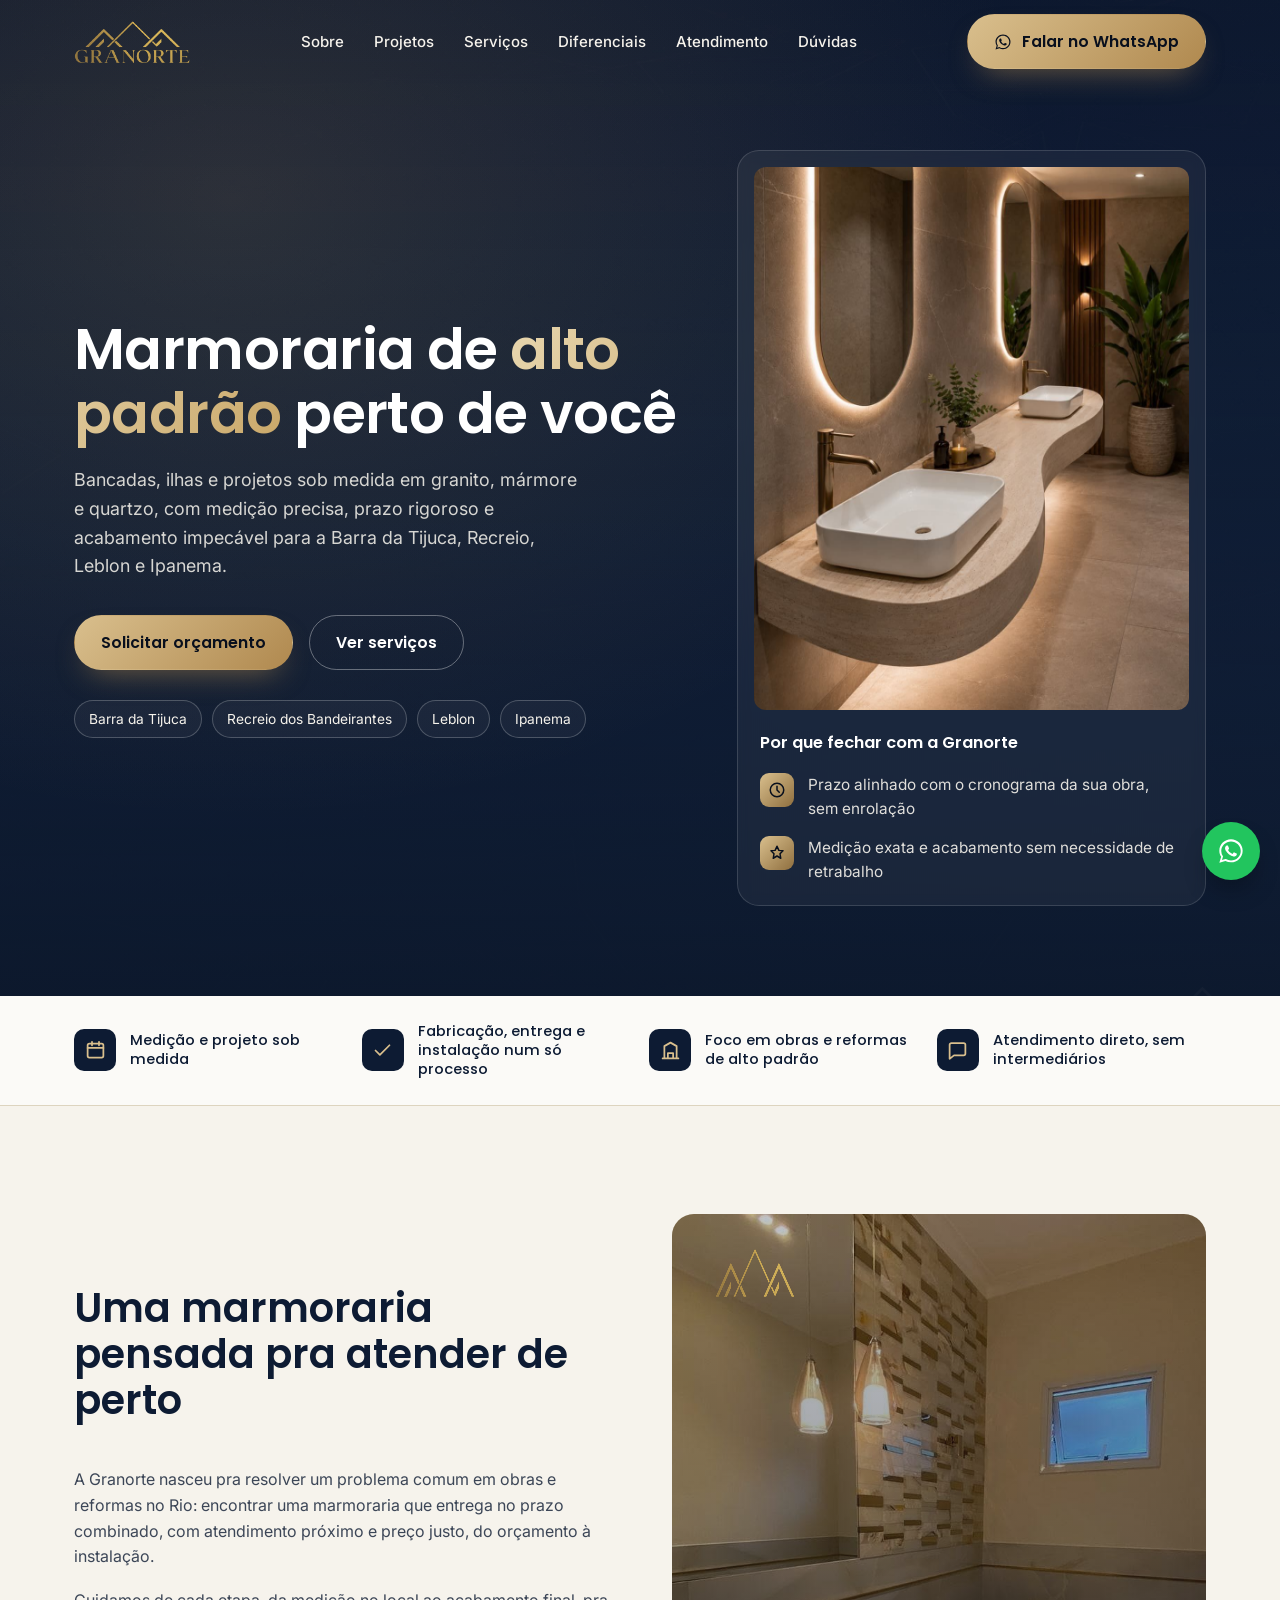
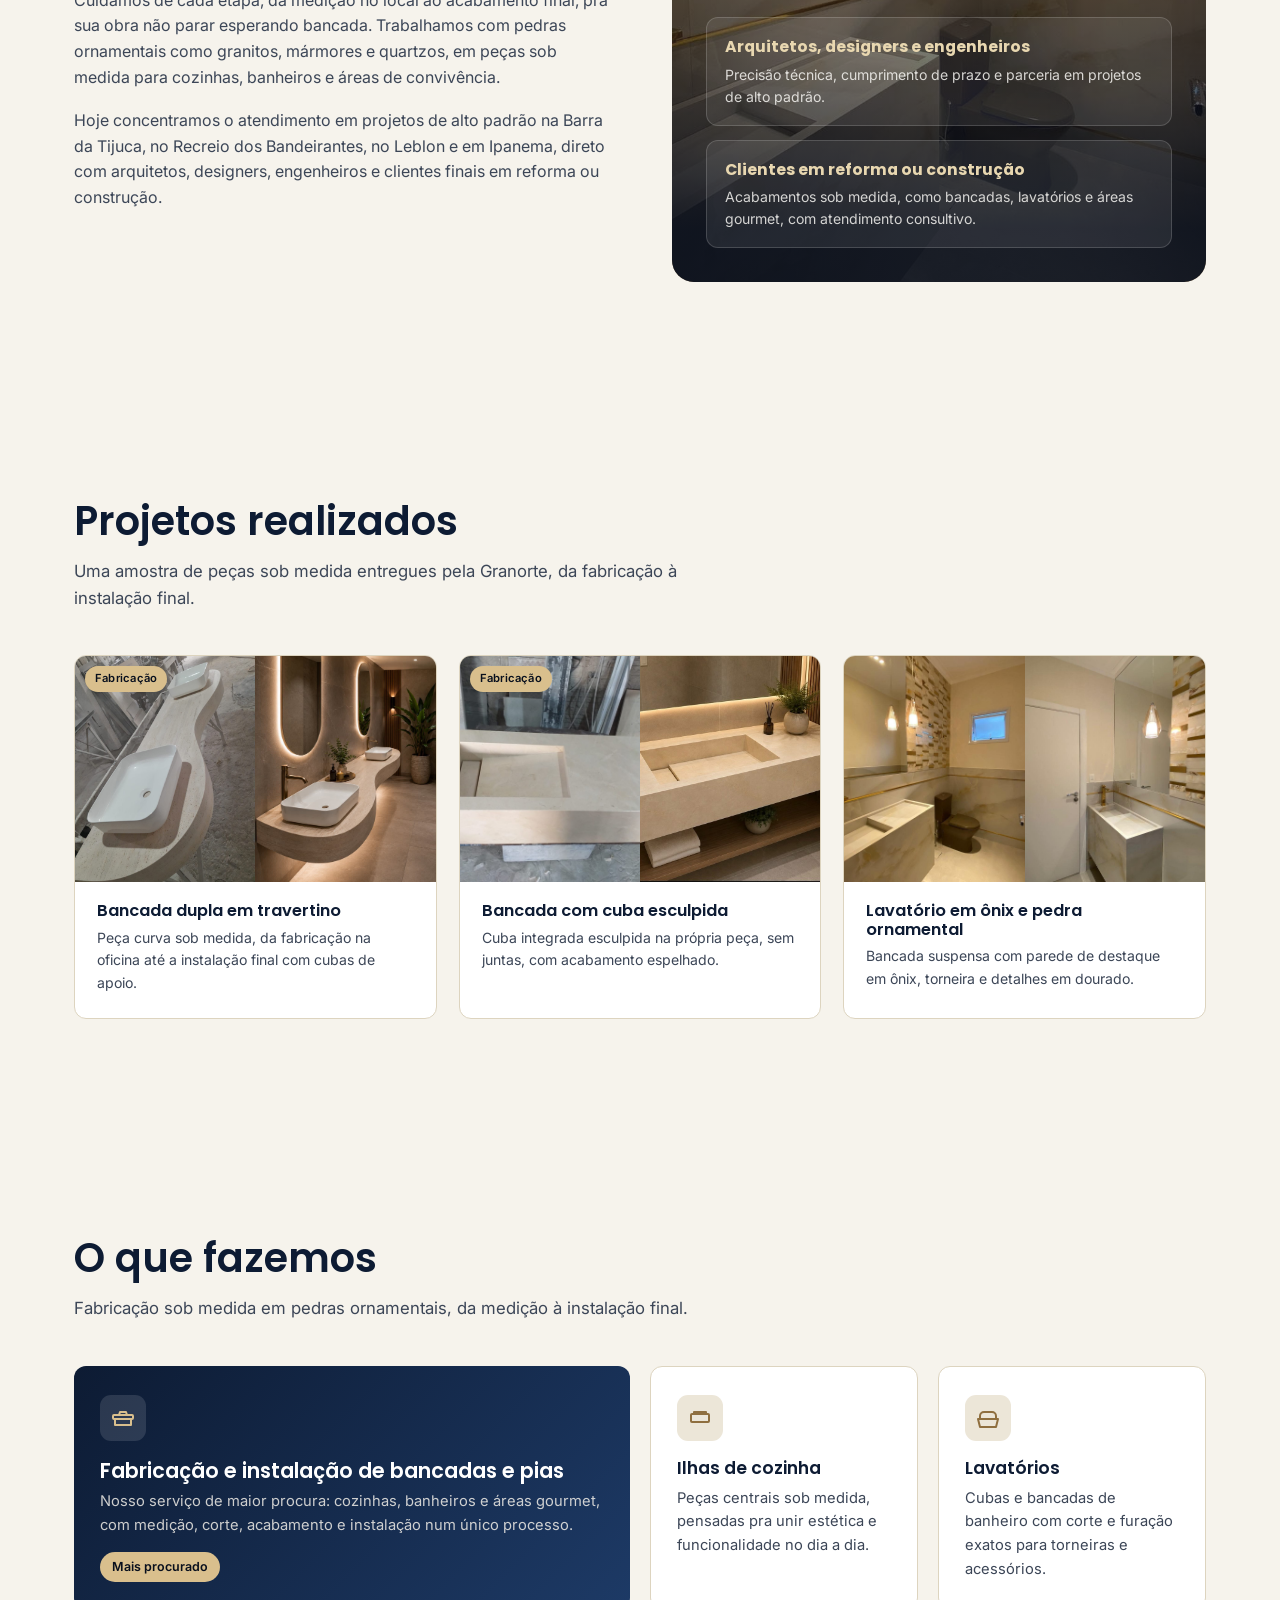
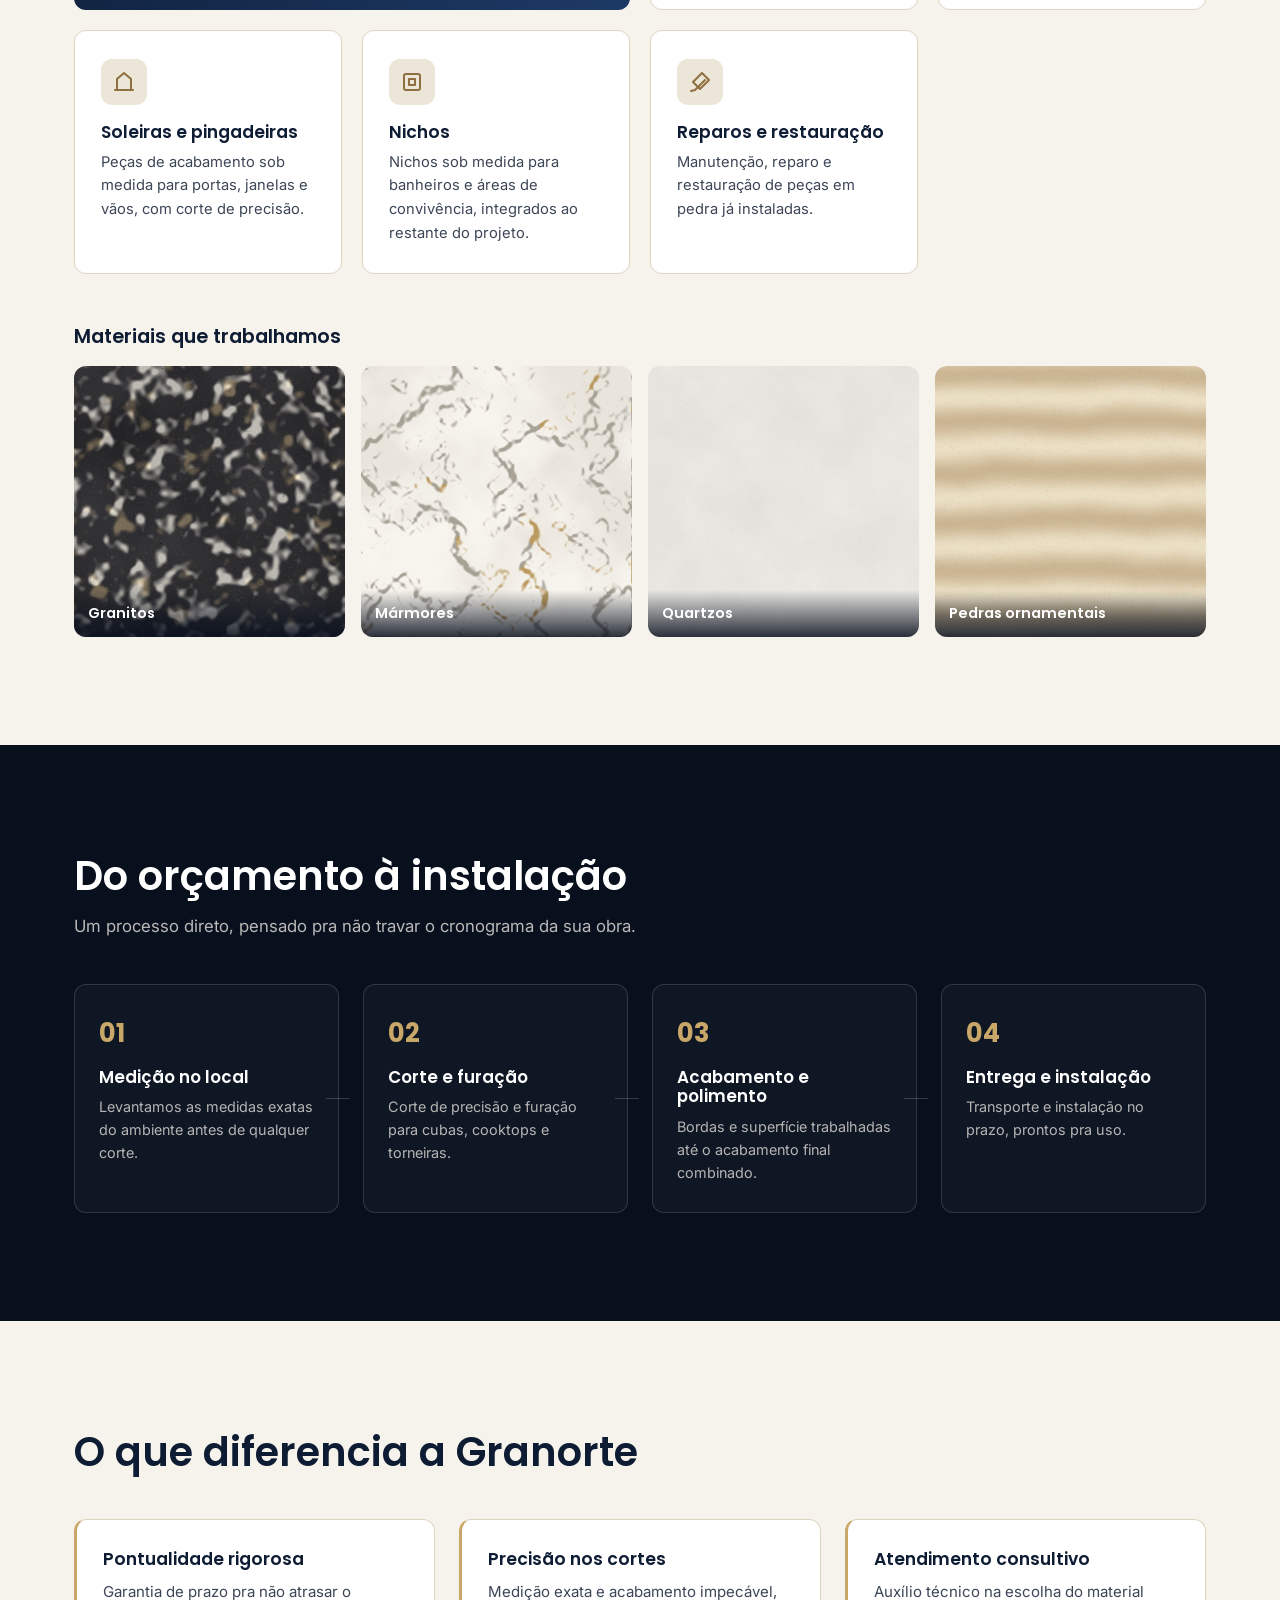
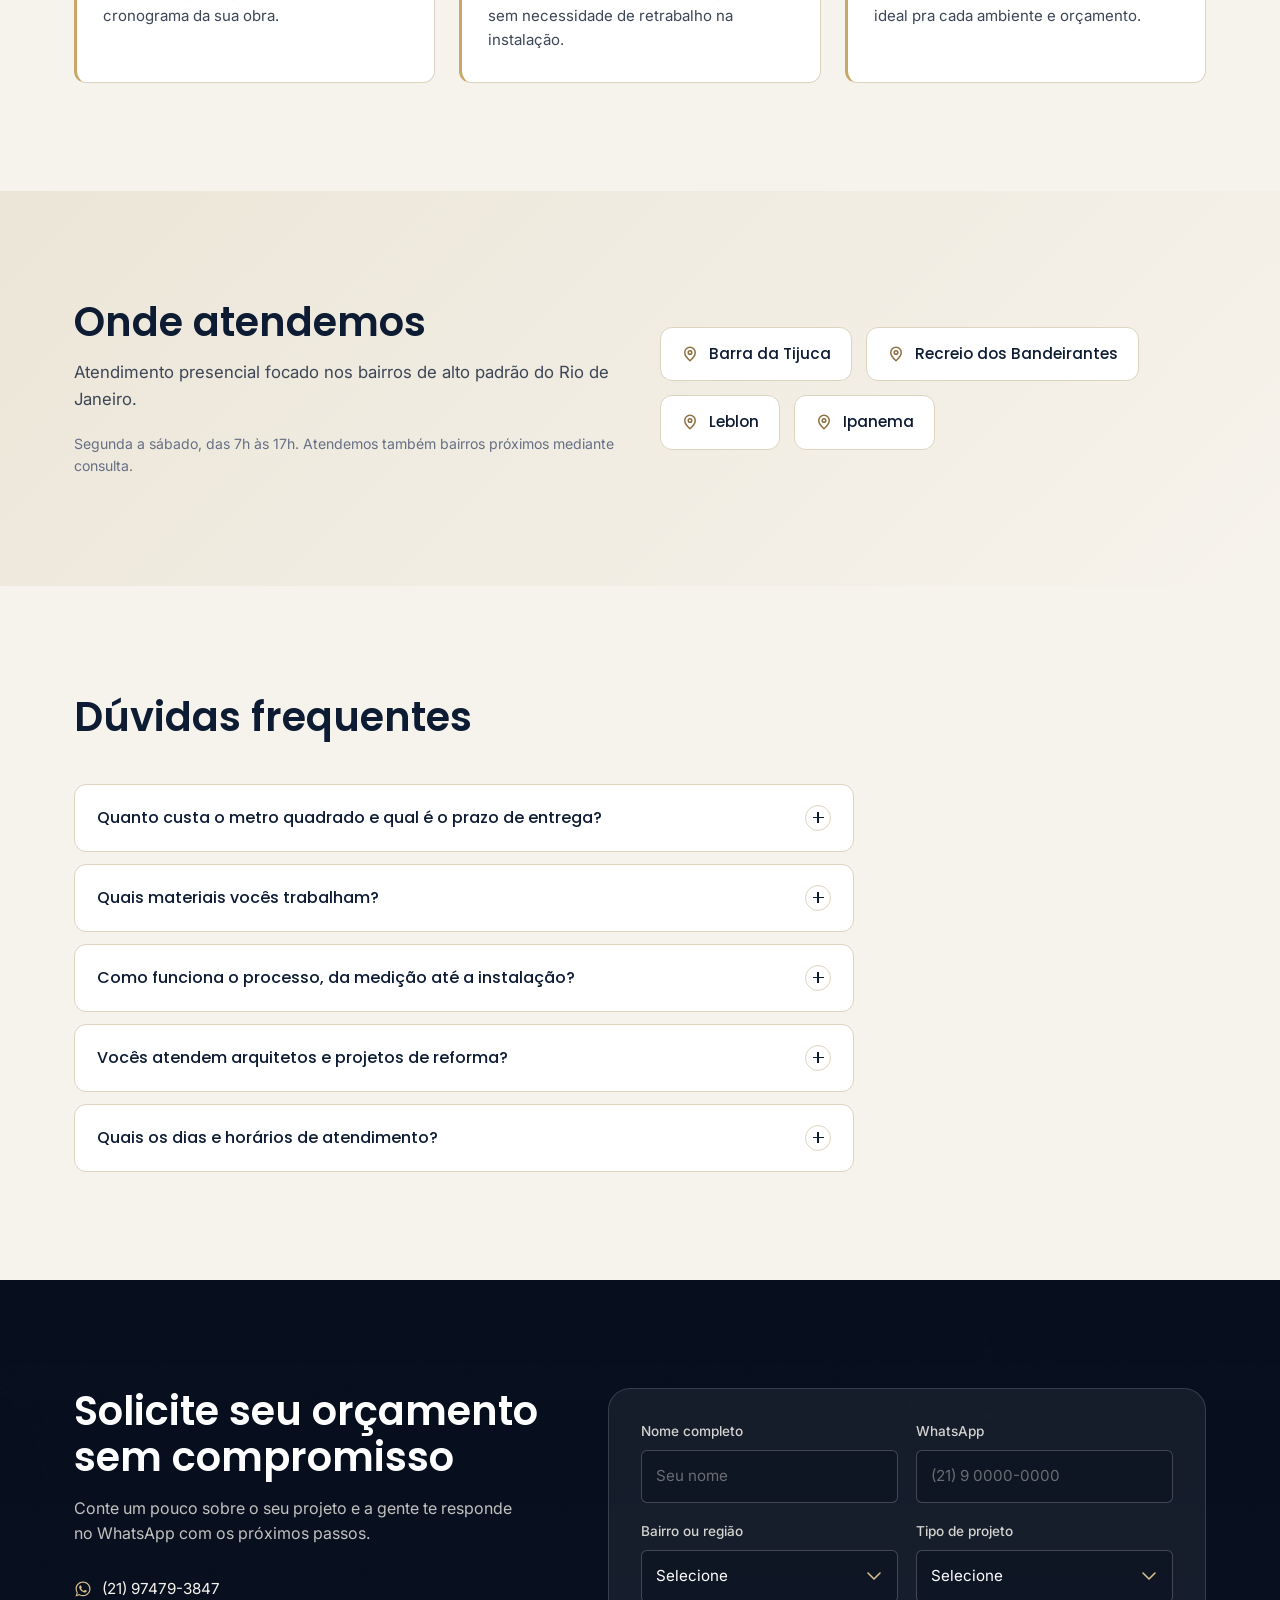
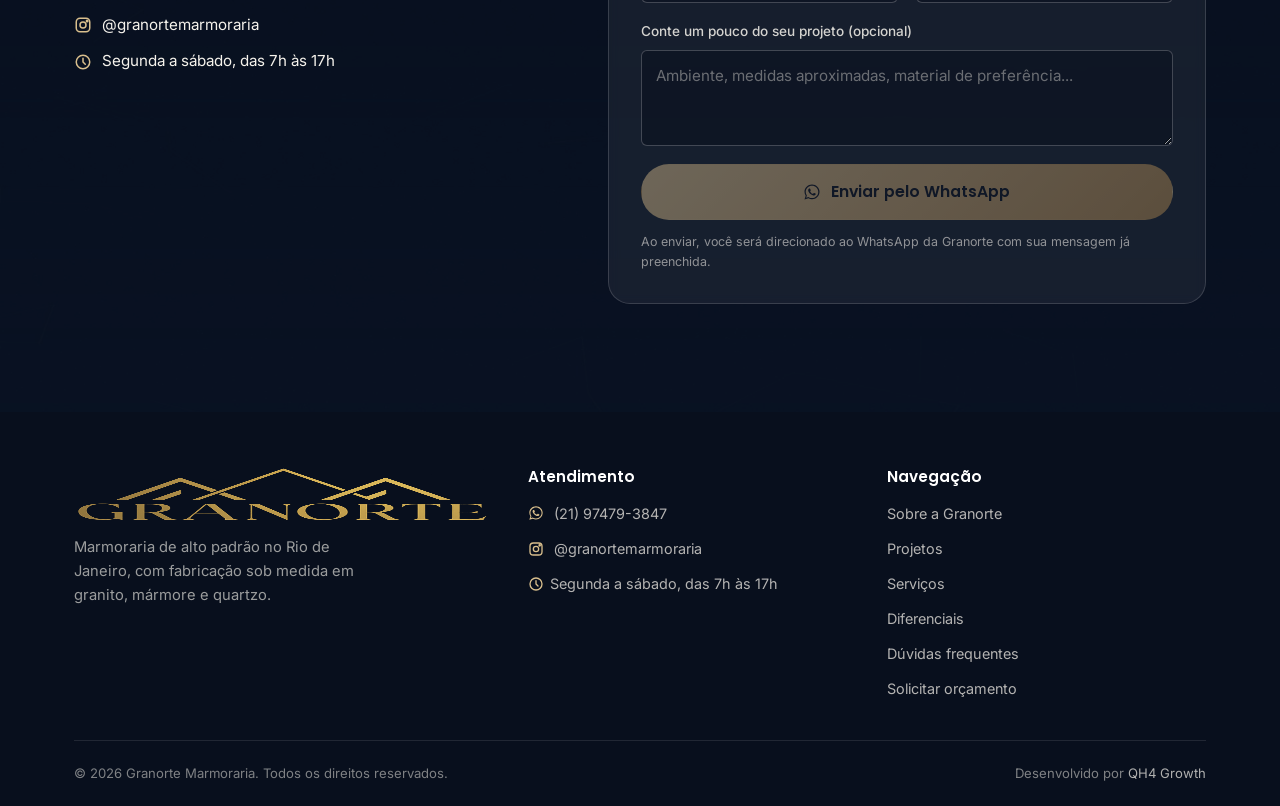
==== commit 1603a3cd: "fix: corrige rodape para "Desenvolvido por QH4 Growth" com link do Instagram Co-Authored-By: Claude " ====
--- a/index.html
+++ b/index.html
@@ -53,7 +53,7 @@
 new Date().getTime(),event:'gtm.js'});var f=d.getElementsByTagName(s)[0],
 j=d.createElement(s),dl=l!='dataLayer'?'&l='+l:'';j.async=true;j.src=
 'https://www.googletagmanager.com/gtm.js?id='+i+dl;f.parentNode.insertBefore(j,f);
-})(window,document,'script','dataLayer','GTM-XXXXXXX');</script>
+})(window,document,'script','dataLayer','GTM-WQK8FV2B');</script>
 <!-- End Google Tag Manager -->
 
 <!-- JSON-LD: LocalBusiness -->
@@ -140,7 +140,7 @@
 </head>
 <body>
 <!-- Google Tag Manager (noscript) -->
-<noscript><iframe src="https://www.googletagmanager.com/ns.html?id=GTM-XXXXXXX"
+<noscript><iframe src="https://www.googletagmanager.com/ns.html?id=GTM-WQK8FV2B"
 height="0" width="0" style="display:none;visibility:hidden"></iframe></noscript>
 <!-- End Google Tag Manager (noscript) -->
 
@@ -671,15 +671,16 @@
 
     <div class="footer-bottom">
       <span>&copy; <span id="year"></span> Granorte Marmoraria. Todos os direitos reservados.</span>
-      <span>Desenvolvido pro <a href="https://www.instagram.com/qh4growth/" target="_blank" rel="noopener">QH4 Growth</a></span>
+      <span>Desenvolvido por <a href="https://www.instagram.com/qh4growth/" target="_blank" rel="noopener">QH4 Growth</a></span>
     </div>
   </div>
 </footer>
 
-<a href="https://wa.me/5521974793847?text=Ol%C3%A1!%20Vi%20o%20site%20da%20Granorte%20Marmoraria%20e%20gostaria%20de%20solicitar%20um%20or%C3%A7amento%2C%20por%20favor!" class="wa-float" target="_blank" rel="noopener" aria-label="Falar no WhatsApp">
+<a href="https://wa.me/5521974793847?text=Olá, vim pelo site e gostaria de mais informações. _(Não apague essa mensagem para ter atendimento prioritário)_" class="wa-float" target="_blank" rel="noopener" aria-label="Falar no WhatsApp">
   <svg viewBox="0 0 24 24" fill="currentColor"><path d="M12 2C6.48 2 2 6.34 2 11.68c0 1.94.58 3.75 1.58 5.28L2 22l5.2-1.53a10.4 10.4 0 0 0 4.8 1.2c5.52 0 10-4.34 10-9.99C22 6.34 17.52 2 12 2Zm0 18.15c-1.6 0-3.09-.44-4.36-1.2l-.31-.18-3.09.91.93-3-.2-.32a8.06 8.06 0 0 1-1.32-4.38c0-4.5 3.75-8.15 8.35-8.15s8.35 3.65 8.35 8.15-3.75 8.17-8.35 8.17Zm4.6-6.1c-.25-.13-1.48-.73-1.71-.81-.23-.09-.4-.13-.57.13-.17.25-.65.81-.8.98-.15.17-.29.19-.54.06-.25-.13-1.06-.39-2.02-1.24-.75-.66-1.25-1.48-1.4-1.73-.15-.25-.02-.38.11-.51.11-.11.25-.29.37-.44.12-.15.16-.25.25-.42.08-.17.04-.31-.02-.44-.06-.13-.57-1.36-.78-1.86-.2-.49-.41-.42-.57-.43h-.49c-.17 0-.44.06-.67.31-.23.25-.87.85-.87 2.06s.89 2.39 1.02 2.56c.13.17 1.75 2.67 4.25 3.74.59.26 1.06.41 1.42.53.6.19 1.14.16 1.57.1.48-.07 1.48-.6 1.69-1.19.21-.58.21-1.08.15-1.19-.06-.11-.23-.17-.48-.29Z"/></svg>
 </a>
 
 <script src="assets/js/script.js"></script>
+<script src="https://app-validacao-lp-sapp-validacao-lp.vercel.app/api/t" data-lp="lp-m-granort" defer></script>
 </body>
 </html>
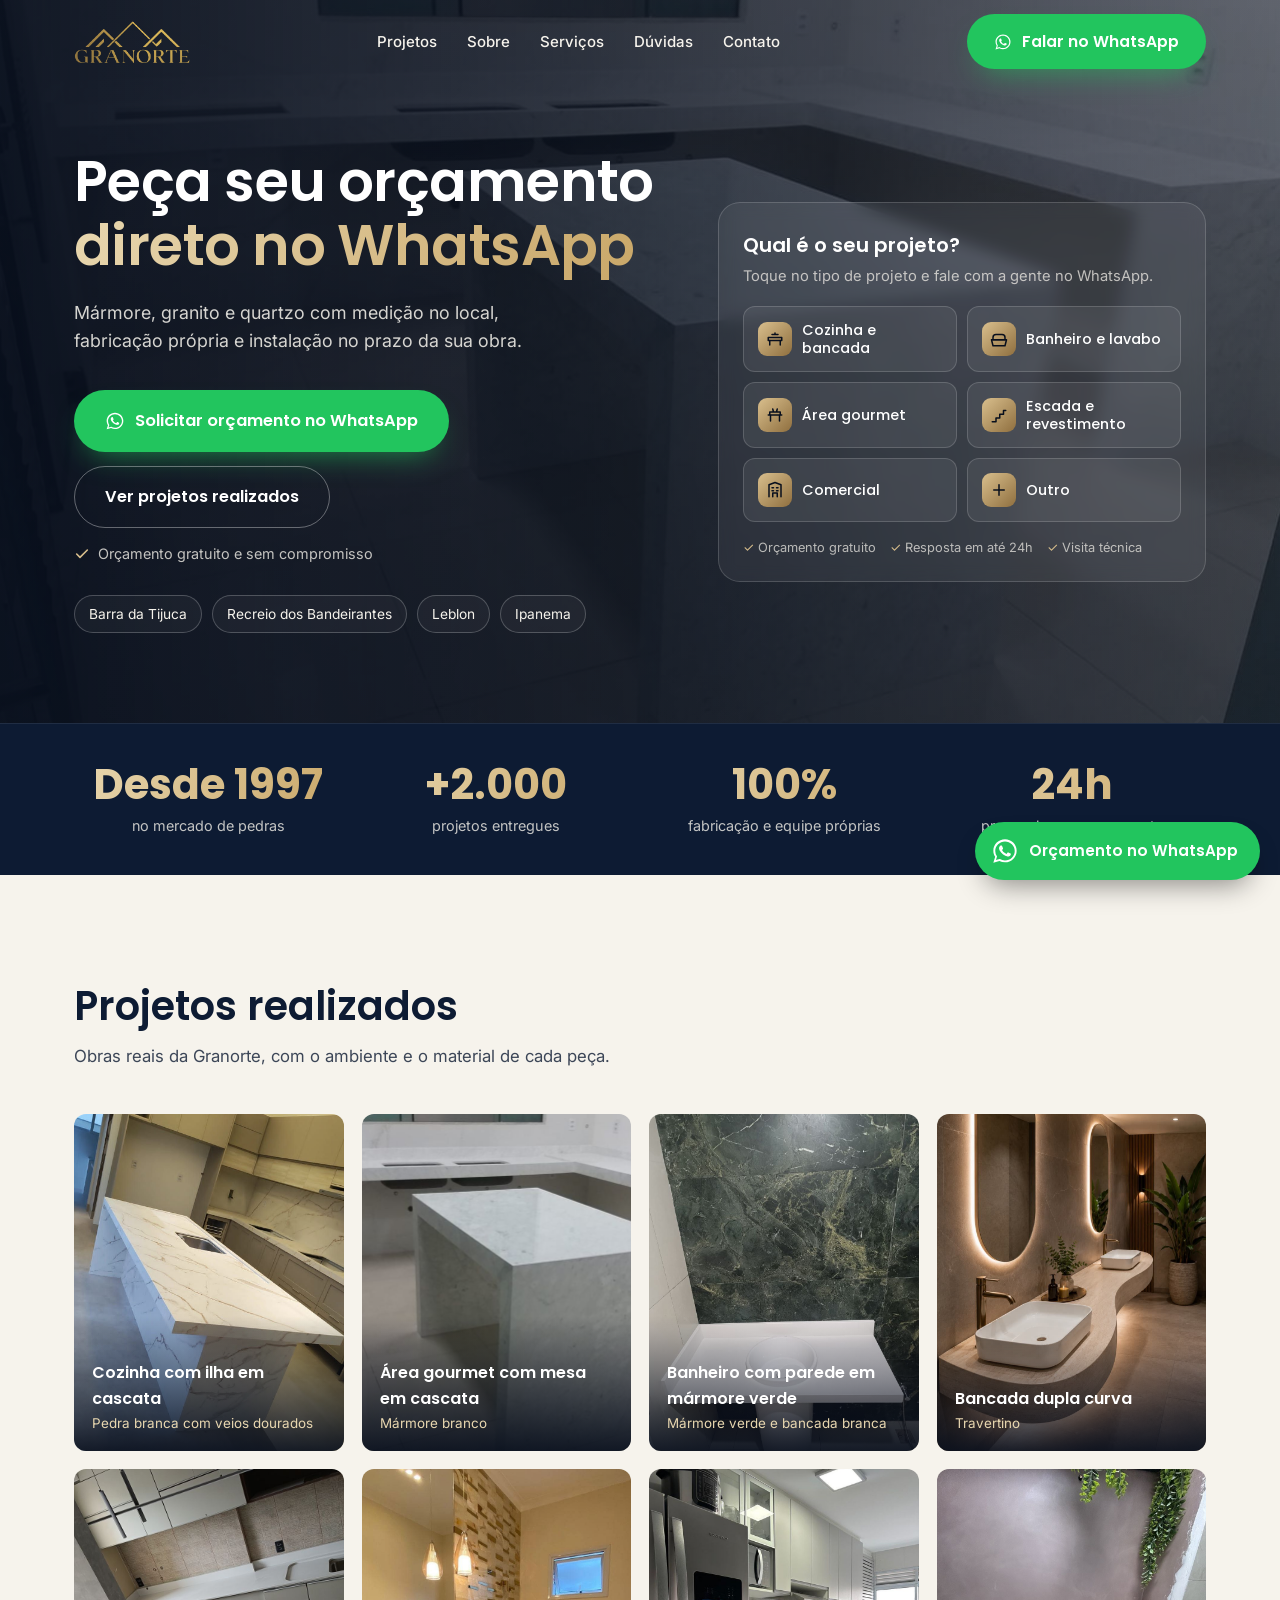
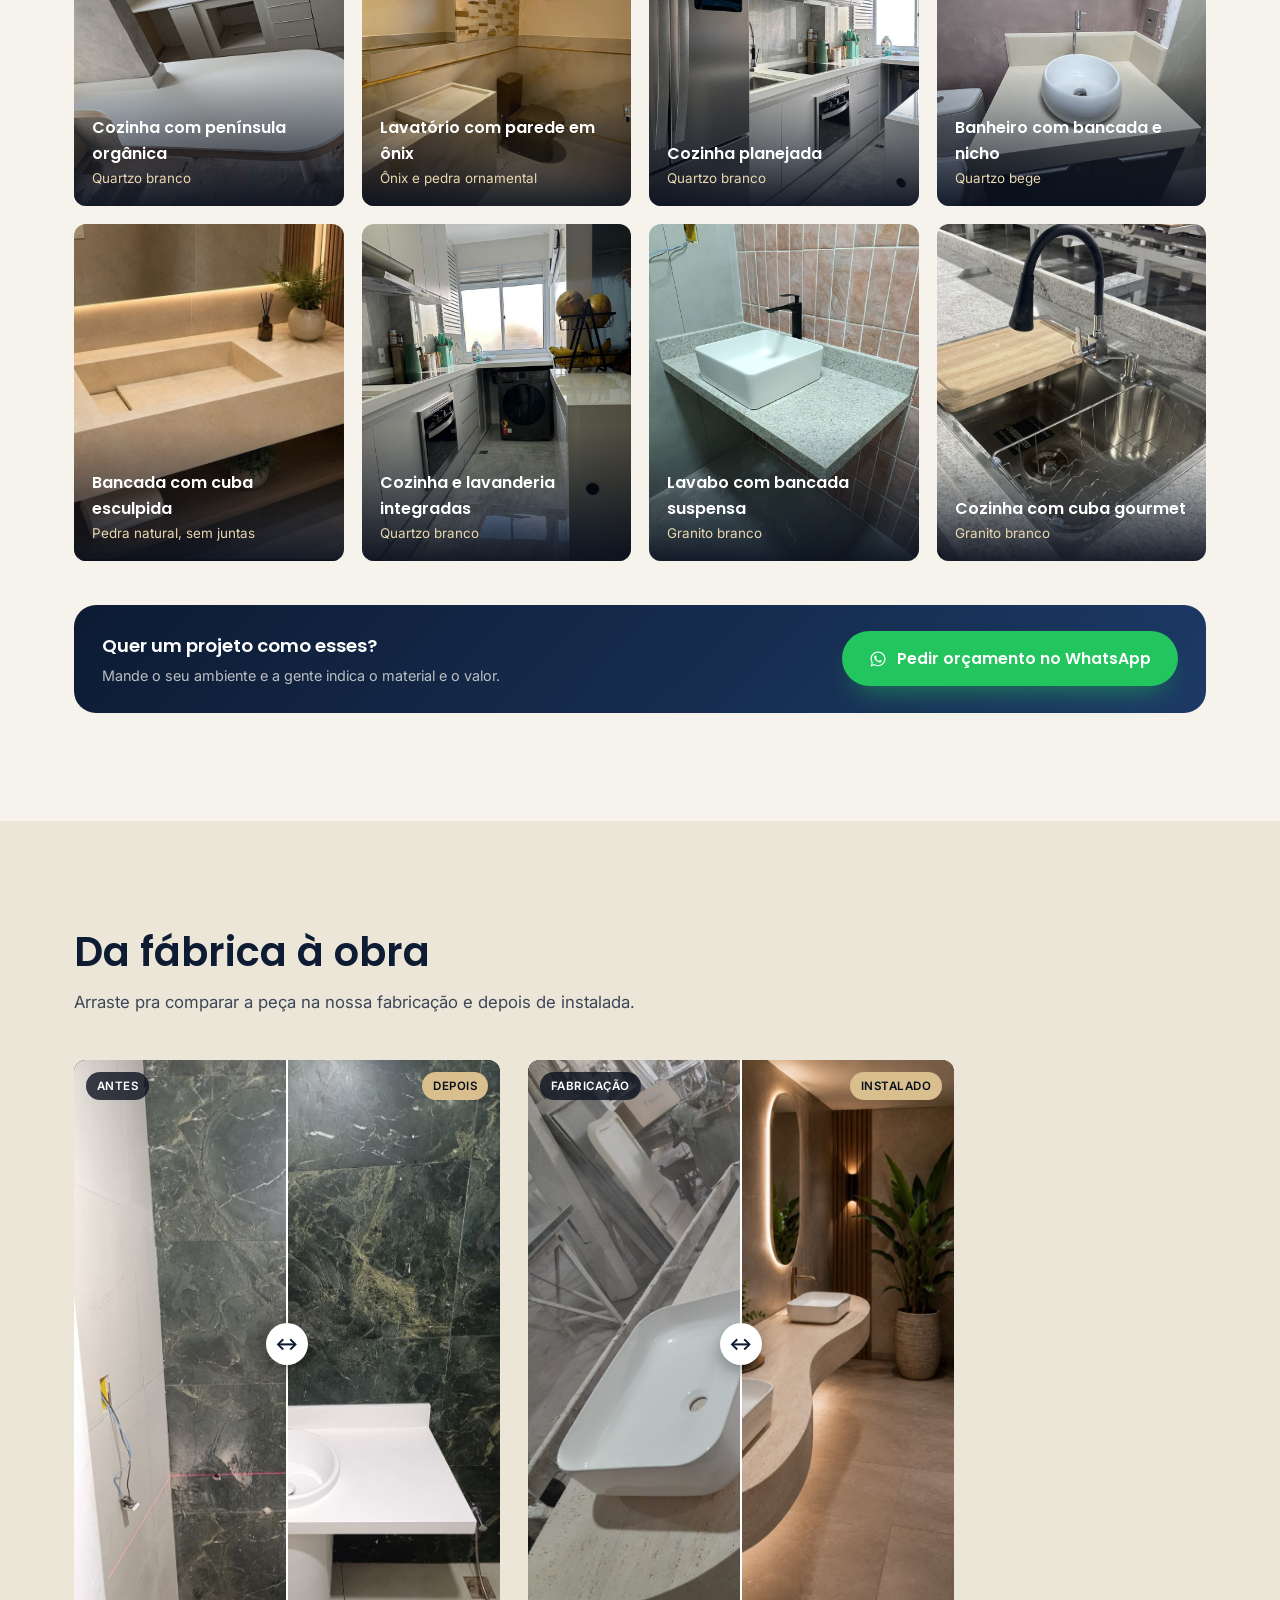
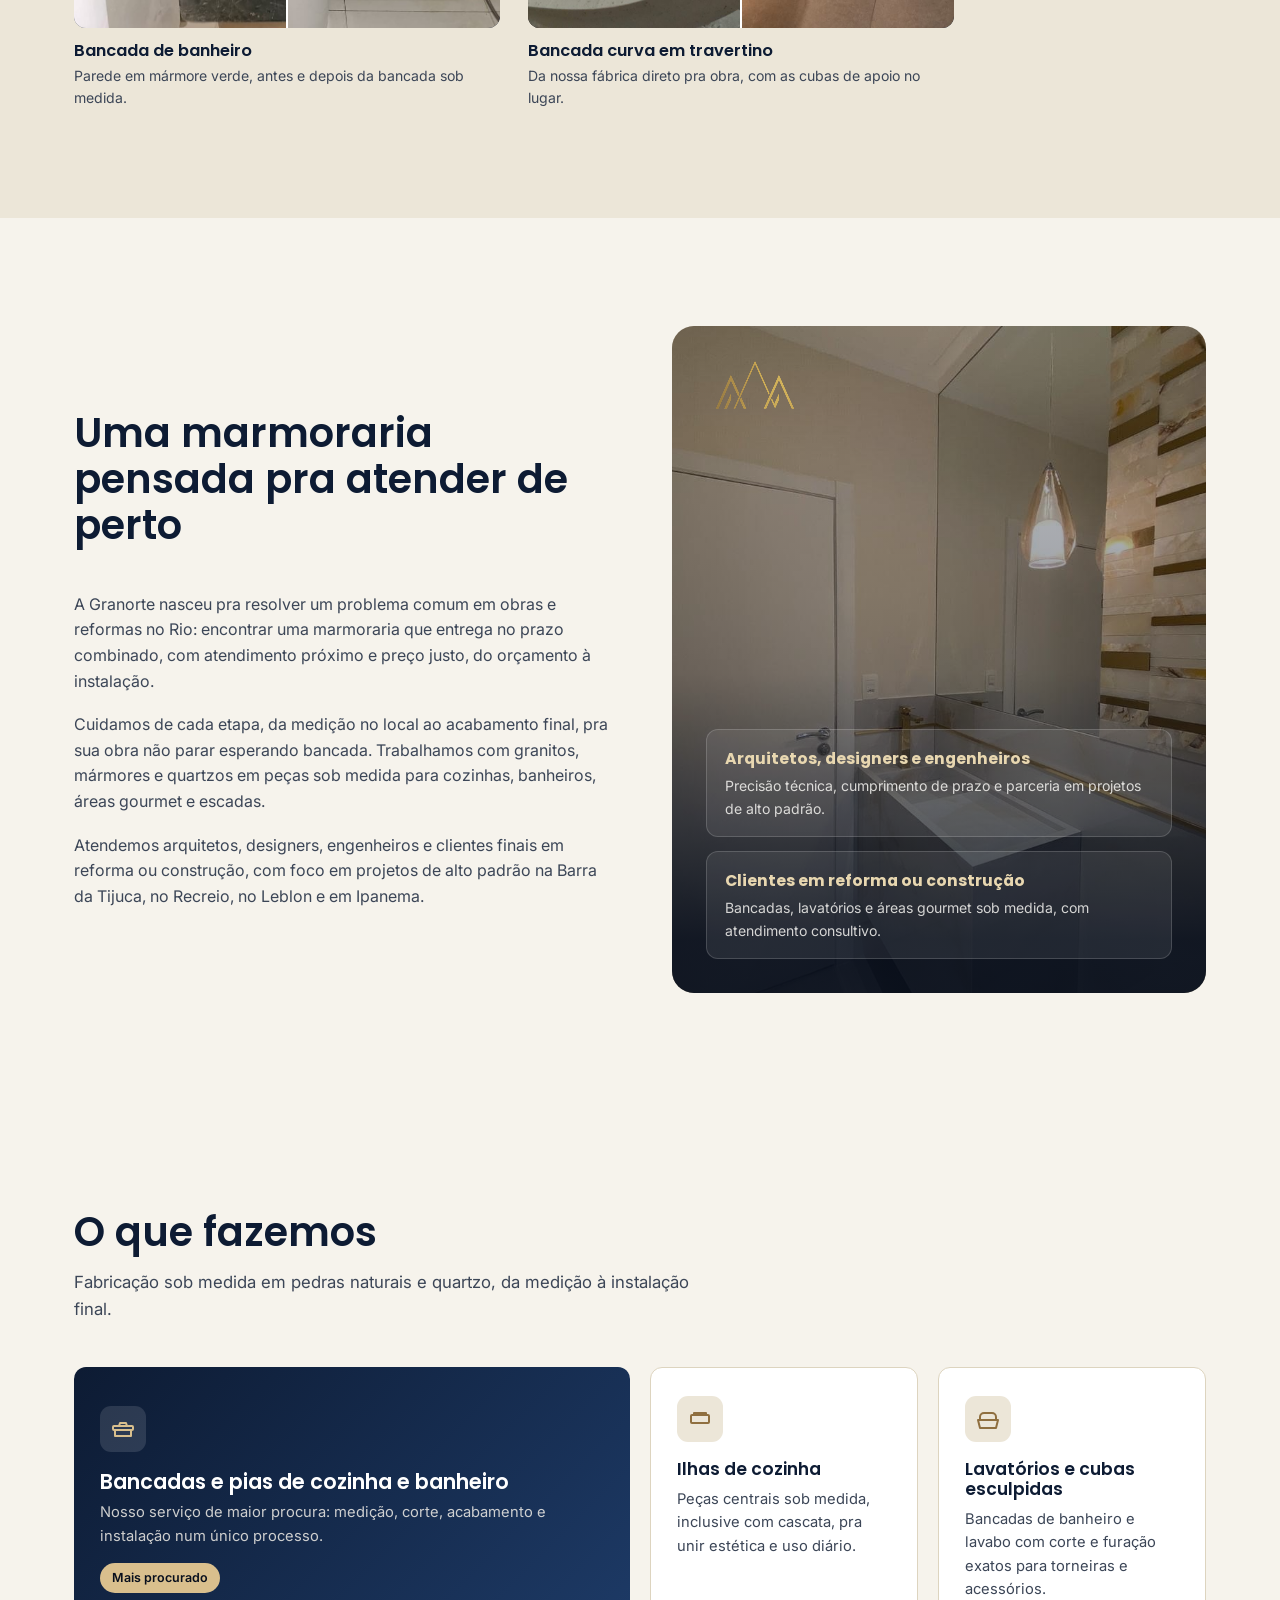
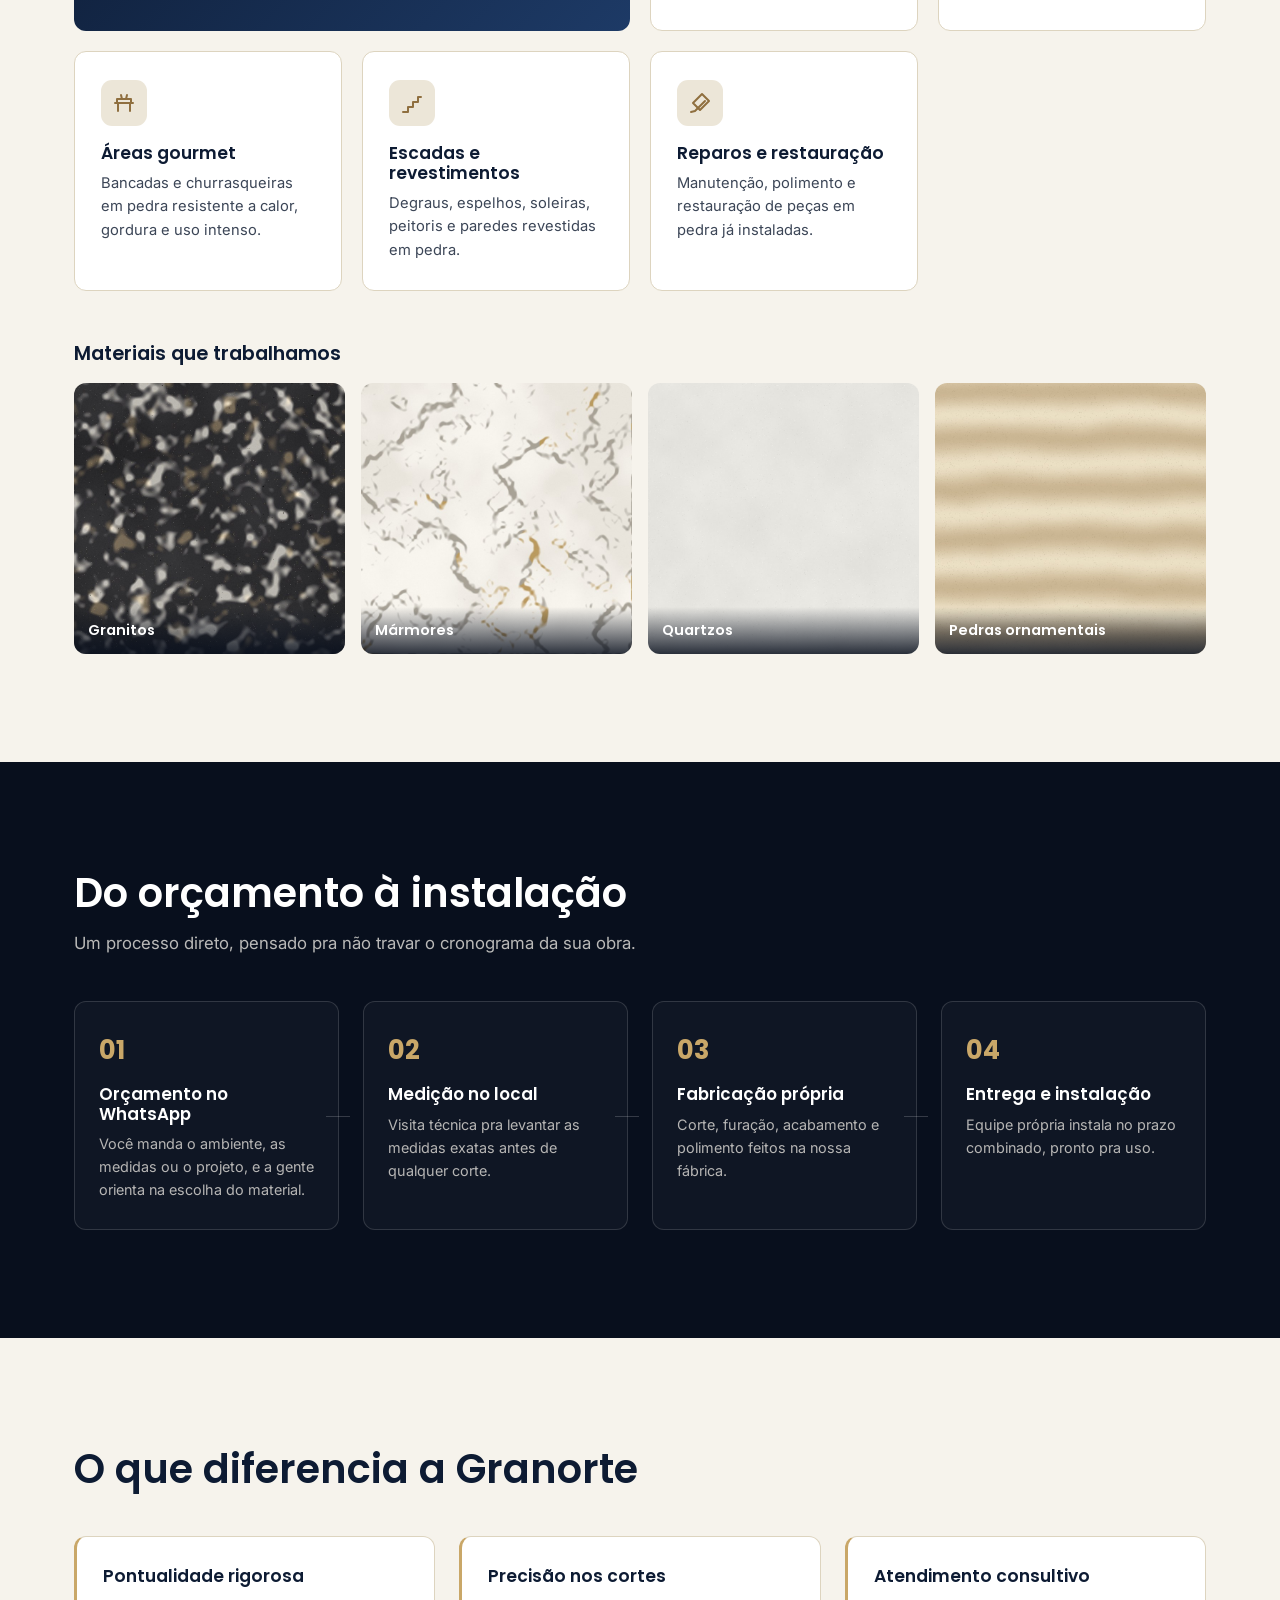
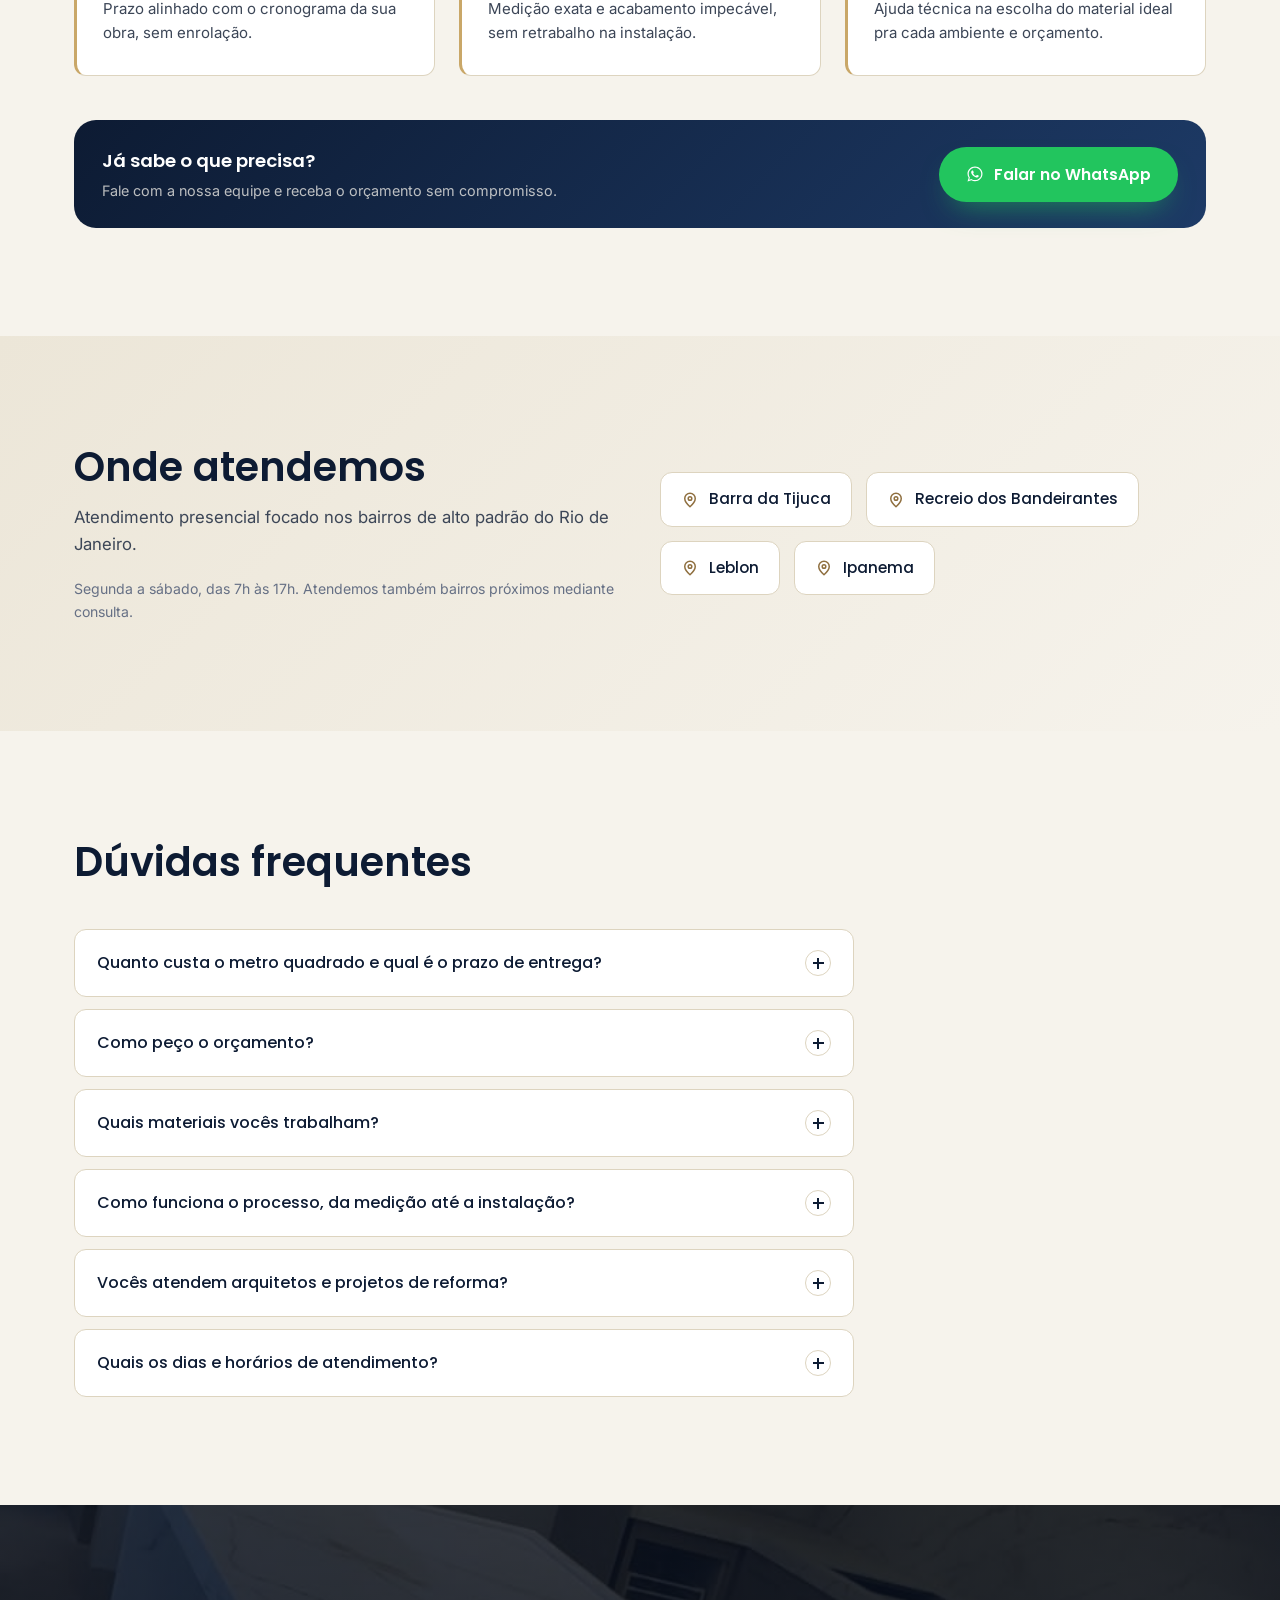
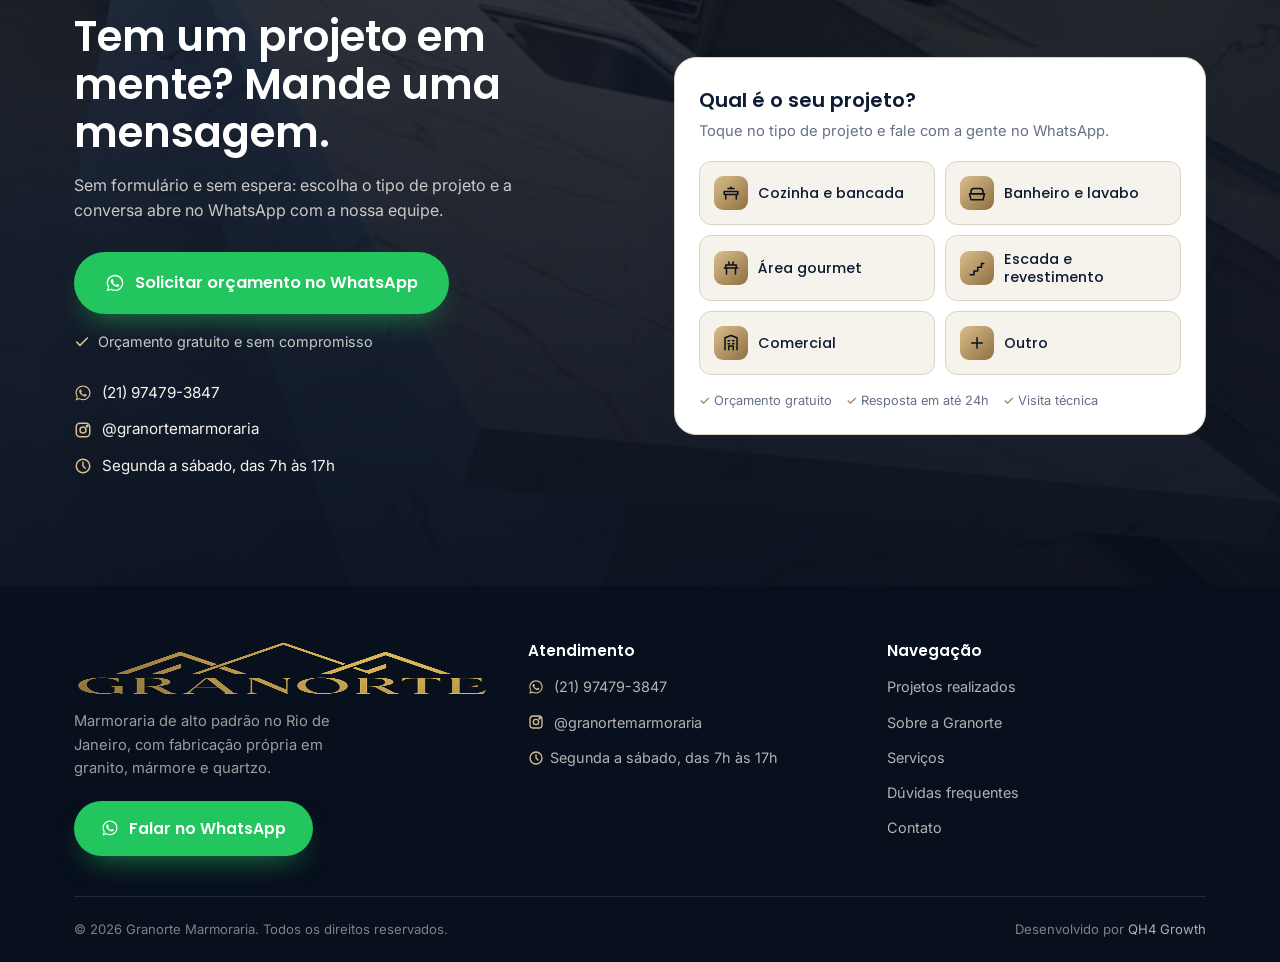
==== commit 6cef2663: "LP sem formulário: CTAs diretos para WhatsApp, seletor por tipo de projeto e galeria ampliada - Remo" ====
--- a/index.html
+++ b/index.html
@@ -4,7 +4,7 @@
 <meta charset="UTF-8">
 <meta name="viewport" content="width=device-width, initial-scale=1.0">
 <title>Granorte Marmoraria | Marmoraria de Alto Padrão no Rio de Janeiro</title>
-<meta name="description" content="Marmoraria de alto padrão perto de você. Bancadas, ilhas e projetos sob medida em granito, mármore e quartzo para Barra da Tijuca, Recreio, Leblon e Ipanema. Medição, corte e instalação com prazo rigoroso.">
+<meta name="description" content="Peça seu orçamento direto no WhatsApp. Mármore, granito e quartzo com medição no local, fabricação própria e instalação no prazo da sua obra. Barra da Tijuca, Recreio, Leblon e Ipanema.">
 <link rel="canonical" href="https://lp.granortemarmoraria.com.br/">
 
 <!-- Favicons -->
@@ -37,8 +37,8 @@
 <meta name="geo.placename" content="Rio de Janeiro">
 
 <!-- Preload hero assets -->
-<link rel="preload" as="image" href="assets/img/gallery/travertino-instalado.jpg" fetchpriority="high">
-<link rel="preload" as="image" href="assets/img/hero-bg.jpg">
+<link rel="preload" as="image" href="assets/img/projetos/hero-mobile.jpg" media="(max-width: 959px)" fetchpriority="high">
+<link rel="preload" as="image" href="assets/img/projetos/hero-desktop.jpg" media="(min-width: 960px)" fetchpriority="high">
 <link rel="preload" as="image" href="assets/img/logo-compact.png">
 
 <!-- Fonts -->
@@ -104,6 +104,14 @@
     },
     {
       "@type": "Question",
+      "name": "Como peço o orçamento?",
+      "acceptedAnswer": {
+        "@type": "Answer",
+        "text": "Direto pelo WhatsApp: toque em um dos botões da página e a conversa abre com a mensagem pronta. Se puder, mande fotos do ambiente, medidas aproximadas ou o projeto do arquiteto. O orçamento é gratuito e sem compromisso."
+      }
+    },
+    {
+      "@type": "Question",
       "name": "Quais materiais a Granorte trabalha?",
       "acceptedAnswer": {
         "@type": "Answer",
@@ -115,7 +123,7 @@
       "name": "Como funciona o processo, da medição até a instalação?",
       "acceptedAnswer": {
         "@type": "Answer",
-        "text": "O processo segue quatro etapas: medição no local, corte e furação (para cubas, cooktops e torneiras), acabamento e polimento, e por fim entrega e instalação."
+        "text": "O processo segue quatro etapas: orçamento pelo WhatsApp, medição no local, fabricação na nossa fábrica (corte, furação, acabamento e polimento) e, por fim, entrega e instalação pela nossa equipe."
       }
     },
     {
@@ -144,7 +152,12 @@
 height="0" width="0" style="display:none;visibility:hidden"></iframe></noscript>
 <!-- End Google Tag Manager (noscript) -->
 
-<a href="#orcamento" class="visually-hidden">Pular para o formulário de orçamento</a>
+<!--
+  CONTATO: não há formulário nesta página. Todo elemento com o atributo data-wa
+  vira link direto pro WhatsApp (ver assets/js/script.js). O valor de data-wa é
+  o tipo de projeto que entra na mensagem; data-cta identifica o ponto da página
+  no evento "whatsapp_click" do dataLayer (GTM).
+-->
 
 <!-- ===================== HEADER ===================== -->
 <header class="site-header" id="siteHeader">
@@ -155,17 +168,16 @@
 
     <nav class="main-nav" aria-label="Navegação principal">
       <ul>
+        <li><a href="#projetos">Projetos</a></li>
         <li><a href="#sobre">Sobre</a></li>
-        <li><a href="#projetos">Projetos</a></li>
         <li><a href="#servicos">Serviços</a></li>
-        <li><a href="#diferenciais">Diferenciais</a></li>
-        <li><a href="#atendimento">Atendimento</a></li>
         <li><a href="#faq">Dúvidas</a></li>
+        <li><a href="#contato">Contato</a></li>
       </ul>
     </nav>
 
     <div class="header-cta">
-      <a href="#orcamento" class="btn btn-gold">
+      <a href="https://wa.me/5521974793847" data-wa="" data-cta="header" class="btn btn-wa">
         <svg viewBox="0 0 24 24" fill="currentColor" aria-hidden="true"><path d="M12 2C6.48 2 2 6.34 2 11.68c0 1.94.58 3.75 1.58 5.28L2 22l5.2-1.53a10.4 10.4 0 0 0 4.8 1.2c5.52 0 10-4.34 10-9.99C22 6.34 17.52 2 12 2Zm0 18.15c-1.6 0-3.09-.44-4.36-1.2l-.31-.18-3.09.91.93-3-.2-.32a8.06 8.06 0 0 1-1.32-4.38c0-4.5 3.75-8.15 8.35-8.15s8.35 3.65 8.35 8.15-3.75 8.17-8.35 8.17Zm4.6-6.1c-.25-.13-1.48-.73-1.71-.81-.23-.09-.4-.13-.57.13-.17.25-.65.81-.8.98-.15.17-.29.19-.54.06-.25-.13-1.06-.39-2.02-1.24-.75-.66-1.25-1.48-1.4-1.73-.15-.25-.02-.38.11-.51.11-.11.25-.29.37-.44.12-.15.16-.25.25-.42.08-.17.04-.31-.02-.44-.06-.13-.57-1.36-.78-1.86-.2-.49-.41-.42-.57-.43h-.49c-.17 0-.44.06-.67.31-.23.25-.87.85-.87 2.06s.89 2.39 1.02 2.56c.13.17 1.75 2.67 4.25 3.74.59.26 1.06.41 1.42.53.6.19 1.14.16 1.57.1.48-.07 1.48-.6 1.69-1.19.21-.58.21-1.08.15-1.19-.06-.11-.23-.17-.48-.29Z"/></svg>
         Falar no WhatsApp
       </a>
@@ -184,28 +196,43 @@
     </button>
   </div>
   <ul>
+    <li><a href="#projetos">Projetos</a></li>
     <li><a href="#sobre">Sobre</a></li>
-    <li><a href="#projetos">Projetos</a></li>
     <li><a href="#servicos">Serviços</a></li>
-    <li><a href="#diferenciais">Diferenciais</a></li>
-    <li><a href="#atendimento">Atendimento</a></li>
     <li><a href="#faq">Dúvidas</a></li>
+    <li><a href="#contato">Contato</a></li>
   </ul>
-  <a href="#orcamento" class="btn btn-gold btn-block">Solicitar orçamento</a>
+  <a href="https://wa.me/5521974793847" data-wa="" data-cta="menu-mobile" class="btn btn-wa btn-block">
+    <svg viewBox="0 0 24 24" fill="currentColor" aria-hidden="true"><path d="M12 2C6.48 2 2 6.34 2 11.68c0 1.94.58 3.75 1.58 5.28L2 22l5.2-1.53a10.4 10.4 0 0 0 4.8 1.2c5.52 0 10-4.34 10-9.99C22 6.34 17.52 2 12 2Zm0 18.15c-1.6 0-3.09-.44-4.36-1.2l-.31-.18-3.09.91.93-3-.2-.32a8.06 8.06 0 0 1-1.32-4.38c0-4.5 3.75-8.15 8.35-8.15s8.35 3.65 8.35 8.15-3.75 8.17-8.35 8.17Zm4.6-6.1c-.25-.13-1.48-.73-1.71-.81-.23-.09-.4-.13-.57.13-.17.25-.65.81-.8.98-.15.17-.29.19-.54.06-.25-.13-1.06-.39-2.02-1.24-.75-.66-1.25-1.48-1.4-1.73-.15-.25-.02-.38.11-.51.11-.11.25-.29.37-.44.12-.15.16-.25.25-.42.08-.17.04-.31-.02-.44-.06-.13-.57-1.36-.78-1.86-.2-.49-.41-.42-.57-.43h-.49c-.17 0-.44.06-.67.31-.23.25-.87.85-.87 2.06s.89 2.39 1.02 2.56c.13.17 1.75 2.67 4.25 3.74.59.26 1.06.41 1.42.53.6.19 1.14.16 1.57.1.48-.07 1.48-.6 1.69-1.19.21-.58.21-1.08.15-1.19-.06-.11-.23-.17-.48-.29Z"/></svg>
+    Solicitar orçamento no WhatsApp
+  </a>
 </div>
 
 <main id="topo">
 
   <!-- ===================== HERO ===================== -->
   <section class="hero">
+    <div class="hero-bg" aria-hidden="true">
+      <picture>
+        <source media="(max-width: 959px)" srcset="assets/img/projetos/hero-mobile.jpg">
+        <img src="assets/img/projetos/hero-desktop.jpg" alt="" width="1280" height="720" fetchpriority="high">
+      </picture>
+    </div>
     <div class="container">
       <div class="hero-copy">
-        <h1>Marmoraria de <em>alto padrão</em> perto de você</h1>
-        <p class="lede">Bancadas, ilhas e projetos sob medida em granito, mármore e quartzo, com medição precisa, prazo rigoroso e acabamento impecável para a Barra da Tijuca, Recreio, Leblon e Ipanema.</p>
+        <h1>Peça seu orçamento <em>direto no WhatsApp</em></h1>
+        <p class="lede">Mármore, granito e quartzo com medição no local, fabricação própria e instalação no prazo da sua obra.</p>
         <div class="hero-cta-row">
-          <a href="#orcamento" class="btn btn-gold">Solicitar orçamento</a>
-          <a href="#servicos" class="btn btn-outline-light">Ver serviços</a>
-        </div>
+          <a href="https://wa.me/5521974793847" data-wa="" data-cta="hero" class="btn btn-wa btn-lg">
+            <svg viewBox="0 0 24 24" fill="currentColor" aria-hidden="true"><path d="M12 2C6.48 2 2 6.34 2 11.68c0 1.94.58 3.75 1.58 5.28L2 22l5.2-1.53a10.4 10.4 0 0 0 4.8 1.2c5.52 0 10-4.34 10-9.99C22 6.34 17.52 2 12 2Zm0 18.15c-1.6 0-3.09-.44-4.36-1.2l-.31-.18-3.09.91.93-3-.2-.32a8.06 8.06 0 0 1-1.32-4.38c0-4.5 3.75-8.15 8.35-8.15s8.35 3.65 8.35 8.15-3.75 8.17-8.35 8.17Zm4.6-6.1c-.25-.13-1.48-.73-1.71-.81-.23-.09-.4-.13-.57.13-.17.25-.65.81-.8.98-.15.17-.29.19-.54.06-.25-.13-1.06-.39-2.02-1.24-.75-.66-1.25-1.48-1.4-1.73-.15-.25-.02-.38.11-.51.11-.11.25-.29.37-.44.12-.15.16-.25.25-.42.08-.17.04-.31-.02-.44-.06-.13-.57-1.36-.78-1.86-.2-.49-.41-.42-.57-.43h-.49c-.17 0-.44.06-.67.31-.23.25-.87.85-.87 2.06s.89 2.39 1.02 2.56c.13.17 1.75 2.67 4.25 3.74.59.26 1.06.41 1.42.53.6.19 1.14.16 1.57.1.48-.07 1.48-.6 1.69-1.19.21-.58.21-1.08.15-1.19-.06-.11-.23-.17-.48-.29Z"/></svg>
+            Solicitar orçamento no WhatsApp
+          </a>
+          <a href="#projetos" class="btn btn-outline-light btn-lg">Ver projetos realizados</a>
+        </div>
+        <p class="cta-note">
+          <svg viewBox="0 0 24 24" fill="none" stroke="currentColor" stroke-width="2.4" stroke-linecap="round" stroke-linejoin="round" aria-hidden="true"><path d="M4 12l5 5L20 6"/></svg>
+          Orçamento gratuito e sem compromisso
+        </p>
         <div class="hero-tags">
           <span>Barra da Tijuca</span>
           <span>Recreio dos Bandeirantes</span>
@@ -214,47 +241,176 @@
         </div>
       </div>
 
-      <div class="hero-panel">
-        <div class="hero-photo">
-          <img src="assets/img/gallery/travertino-instalado.jpg" alt="Bancada dupla em travertino, curva, feita sob medida pela Granorte Marmoraria" width="960" height="1280" loading="eager" fetchpriority="high">
-        </div>
-        <p class="hero-panel-title">Por que fechar com a Granorte</p>
-        <ul class="hero-list">
-          <li>
-            <span class="ico"><svg viewBox="0 0 24 24" fill="none" stroke="currentColor" stroke-width="2" stroke-linecap="round" stroke-linejoin="round"><circle cx="12" cy="12" r="9"/><path d="M12 7v5l3 3"/></svg></span>
-            <span>Prazo alinhado com o cronograma da sua obra, sem enrolação</span>
-          </li>
-          <li>
-            <span class="ico"><svg viewBox="0 0 24 24" fill="none" stroke="currentColor" stroke-width="2" stroke-linecap="round" stroke-linejoin="round"><path d="M12 3l2.5 5.5L20 9l-4 4 1 6-5-3-5 3 1-6-4-4 5.5-.5Z"/></svg></span>
-            <span>Medição exata e acabamento sem necessidade de retrabalho</span>
-          </li>
-        </ul>
+      <div class="picker">
+        <p class="picker-title">Qual é o seu projeto?</p>
+        <p class="picker-sub">Toque no tipo de projeto e fale com a gente no WhatsApp.</p>
+        <div class="picker-grid">
+          <a href="https://wa.me/5521974793847" data-wa="Cozinha e bancada" data-cta="hero-tipo-projeto" class="picker-opt">
+            <span class="ico"><svg viewBox="0 0 24 24" fill="none" stroke="currentColor" stroke-width="2" stroke-linecap="round" stroke-linejoin="round" aria-hidden="true"><path d="M3 10h18v4H3Z"/><path d="M5 14v6M19 14v6M8 6h8M12 6V4"/></svg></span>
+            Cozinha e bancada
+          </a>
+          <a href="https://wa.me/5521974793847" data-wa="Banheiro e lavabo" data-cta="hero-tipo-projeto" class="picker-opt">
+            <span class="ico"><svg viewBox="0 0 24 24" fill="none" stroke="currentColor" stroke-width="2" stroke-linecap="round" stroke-linejoin="round" aria-hidden="true"><path d="M4 10a4 4 0 0 1 4-4h8a4 4 0 0 1 4 4v3H4Z"/><path d="M2 13h20l-2 8H4Z"/></svg></span>
+            Banheiro e lavabo
+          </a>
+          <a href="https://wa.me/5521974793847" data-wa="Área gourmet" data-cta="hero-tipo-projeto" class="picker-opt">
+            <span class="ico"><svg viewBox="0 0 24 24" fill="none" stroke="currentColor" stroke-width="2" stroke-linecap="round" stroke-linejoin="round" aria-hidden="true"><path d="M3 12h18M5 12V8h14v4M6 12v8M18 12v8M9 4l1 4M15 4l-1 4"/></svg></span>
+            Área gourmet
+          </a>
+          <a href="https://wa.me/5521974793847" data-wa="Escada e revestimento" data-cta="hero-tipo-projeto" class="picker-opt">
+            <span class="ico"><svg viewBox="0 0 24 24" fill="none" stroke="currentColor" stroke-width="2" stroke-linecap="round" stroke-linejoin="round" aria-hidden="true"><path d="M3 21h5v-5h5v-5h5V6h3"/></svg></span>
+            Escada e revestimento
+          </a>
+          <a href="https://wa.me/5521974793847" data-wa="Comercial" data-cta="hero-tipo-projeto" class="picker-opt">
+            <span class="ico"><svg viewBox="0 0 24 24" fill="none" stroke="currentColor" stroke-width="2" stroke-linecap="round" stroke-linejoin="round" aria-hidden="true"><path d="M4 21V5l8-3 8 3v16M9 21v-5h6v5M8 9h2M14 9h2M8 13h2M14 13h2"/></svg></span>
+            Comercial
+          </a>
+          <a href="https://wa.me/5521974793847" data-wa="Outro" data-cta="hero-tipo-projeto" class="picker-opt">
+            <span class="ico"><svg viewBox="0 0 24 24" fill="none" stroke="currentColor" stroke-width="2" stroke-linecap="round" stroke-linejoin="round" aria-hidden="true"><path d="M12 5v14M5 12h14"/></svg></span>
+            Outro
+          </a>
+        </div>
+        <div class="picker-foot">
+          <span>Orçamento gratuito</span>
+          <span>Resposta em até 24h</span>
+          <span>Visita técnica</span>
+        </div>
       </div>
     </div>
     <img src="assets/img/mark-source.png" alt="" class="hero-mark" aria-hidden="true" loading="lazy">
   </section>
 
-  <!-- ===================== VALUE STRIP ===================== -->
-  <section class="value-strip">
+  <!-- ===================== NÚMEROS ===================== -->
+  <!-- Números informados pela Granorte (mesmos do site lp.granortemarmoraria.com.br). Revisar com o cliente antes de alterar. -->
+  <section class="stats" aria-label="A Granorte em números">
+    <div class="container stats-grid">
+      <div class="stat"><strong>Desde 1997</strong><span>no mercado de pedras</span></div>
+      <div class="stat"><strong>+2.000</strong><span>projetos entregues</span></div>
+      <div class="stat"><strong>100%</strong><span>fabricação e equipe próprias</span></div>
+      <div class="stat"><strong>24h</strong><span>pra receber seu orçamento</span></div>
+    </div>
+  </section>
+
+  <!-- ===================== PROJETOS ===================== -->
+  <section class="projects section-pad" id="projetos">
     <div class="container">
-      <div class="value-item">
-        <span class="ico"><svg viewBox="0 0 24 24" fill="none" stroke="currentColor" stroke-width="2" stroke-linecap="round" stroke-linejoin="round"><rect x="3" y="4" width="18" height="16" rx="2"/><path d="M3 9h18M8 2v4M16 2v4"/></svg></span>
-        <span>Medição e projeto sob medida</span>
-      </div>
-      <div class="value-item">
-        <span class="ico"><svg viewBox="0 0 24 24" fill="none" stroke="currentColor" stroke-width="2" stroke-linecap="round" stroke-linejoin="round"><path d="M4 12l5 5L20 6"/></svg></span>
-        <span>Fabricação, entrega e instalação num só processo</span>
-      </div>
-      <div class="value-item">
-        <span class="ico"><svg viewBox="0 0 24 24" fill="none" stroke="currentColor" stroke-width="2" stroke-linecap="round" stroke-linejoin="round"><path d="M3 21h18M5 21V7l7-4 7 4v14M9 21v-6h6v6"/></svg></span>
-        <span>Foco em obras e reformas de alto padrão</span>
-      </div>
-      <div class="value-item">
-        <span class="ico"><svg viewBox="0 0 24 24" fill="none" stroke="currentColor" stroke-width="2" stroke-linecap="round" stroke-linejoin="round"><path d="M21 15.5a2 2 0 0 1-2 2H8l-5 4V5.5a2 2 0 0 1 2-2h14a2 2 0 0 1 2 2Z"/></svg></span>
-        <span>Atendimento direto, sem intermediários</span>
-      </div>
-    </div>
-  </section>
+      <div class="section-head">
+        <h2>Projetos realizados</h2>
+        <p>Obras reais da Granorte, com o ambiente e o material de cada peça.</p>
+      </div>
+
+      <div class="gallery-grid">
+        <figure class="gallery-card">
+          <img src="assets/img/projetos/cozinha-ilha-cascata-calacatta.jpg" alt="Ilha em cascata com bancada e frontão no mesmo material branco com veios dourados, executada pela Granorte" width="899" height="1599" loading="lazy">
+          
+          <figcaption><strong>Cozinha com ilha em cascata</strong><span>Pedra branca com veios dourados</span></figcaption>
+        </figure>
+        <figure class="gallery-card">
+          <img src="assets/img/projetos/area-gourmet-marmore-branco.jpg" alt="Área gourmet com bancada em L e mesa em cascata de mármore branco" width="1200" height="675" loading="lazy">
+          
+          <figcaption><strong>Área gourmet com mesa em cascata</strong><span>Mármore branco</span></figcaption>
+        </figure>
+        <figure class="gallery-card">
+          <img src="assets/img/projetos/banheiro-marmore-verde-depois.jpg" alt="Banheiro com parede revestida em mármore verde e bancada branca com cuba redonda" width="903" height="1200" loading="lazy">
+          
+          <figcaption><strong>Banheiro com parede em mármore verde</strong><span>Mármore verde e bancada branca</span></figcaption>
+        </figure>
+        <figure class="gallery-card">
+          <img src="assets/img/gallery/travertino-instalado.jpg" alt="Bancada dupla curva em travertino com cubas de apoio, instalada pela Granorte" width="960" height="1280" loading="lazy">
+          
+          <figcaption><strong>Bancada dupla curva</strong><span>Travertino</span></figcaption>
+        </figure>
+        <figure class="gallery-card">
+          <img src="assets/img/projetos/cozinha-peninsula-quartzo.jpg" alt="Cozinha com bancada e península de ponta arredondada em quartzo branco" width="1200" height="904" loading="lazy">
+          
+          <figcaption><strong>Cozinha com península orgânica</strong><span>Quartzo branco</span></figcaption>
+        </figure>
+        <figure class="gallery-card">
+          <img src="assets/img/gallery/onix-lavatorio-01.jpg" alt="Lavatório em pedra ornamental com parede em ônix e metais dourados" width="960" height="960" loading="lazy">
+          
+          <figcaption><strong>Lavatório com parede em ônix</strong><span>Ônix e pedra ornamental</span></figcaption>
+        </figure>
+        <figure class="gallery-card">
+          <img src="assets/img/projetos/cozinha-quartzo-branco.jpg" alt="Cozinha planejada com bancada em quartzo branco e cooktop" width="900" height="1200" loading="lazy">
+          
+          <figcaption><strong>Cozinha planejada</strong><span>Quartzo branco</span></figcaption>
+        </figure>
+        <figure class="gallery-card">
+          <img src="assets/img/projetos/banheiro-quartzo-bege.jpg" alt="Banheiro com bancada em quartzo bege e cuba de apoio" width="900" height="1200" loading="lazy">
+          
+          <figcaption><strong>Banheiro com bancada e nicho</strong><span>Quartzo bege</span></figcaption>
+        </figure>
+        <figure class="gallery-card">
+          <img src="assets/img/gallery/cuba-esculpida-instalado.jpg" alt="Bancada com cuba esculpida na própria peça, instalada em banheiro" width="919" height="722" loading="lazy">
+          
+          <figcaption><strong>Bancada com cuba esculpida</strong><span>Pedra natural, sem juntas</span></figcaption>
+        </figure>
+        <figure class="gallery-card">
+          <img src="assets/img/projetos/cozinha-lavanderia-quartzo.jpg" alt="Cozinha integrada à lavanderia com bancadas em quartzo branco" width="900" height="1200" loading="lazy">
+          
+          <figcaption><strong>Cozinha e lavanderia integradas</strong><span>Quartzo branco</span></figcaption>
+        </figure>
+        <figure class="gallery-card">
+          <img src="assets/img/projetos/lavabo-granito-branco.jpg" alt="Lavabo com bancada suspensa em granito branco e cuba de apoio" width="904" height="1200" loading="lazy">
+          
+          <figcaption><strong>Lavabo com bancada suspensa</strong><span>Granito branco</span></figcaption>
+        </figure>
+        <figure class="gallery-card">
+          <img src="assets/img/projetos/cozinha-granito-cuba-gourmet.jpg" alt="Bancada de cozinha em granito branco com cuba gourmet de inox" width="675" height="1200" loading="lazy">
+          
+          <figcaption><strong>Cozinha com cuba gourmet</strong><span>Granito branco</span></figcaption>
+        </figure>
+      </div>
+
+      <div class="cta-inline">
+        <p>Quer um projeto como esses?<small>Mande o seu ambiente e a gente indica o material e o valor.</small></p>
+        <a href="https://wa.me/5521974793847" data-wa="" data-cta="projetos" class="btn btn-wa">
+          <svg viewBox="0 0 24 24" fill="currentColor" aria-hidden="true"><path d="M12 2C6.48 2 2 6.34 2 11.68c0 1.94.58 3.75 1.58 5.28L2 22l5.2-1.53a10.4 10.4 0 0 0 4.8 1.2c5.52 0 10-4.34 10-9.99C22 6.34 17.52 2 12 2Zm0 18.15c-1.6 0-3.09-.44-4.36-1.2l-.31-.18-3.09.91.93-3-.2-.32a8.06 8.06 0 0 1-1.32-4.38c0-4.5 3.75-8.15 8.35-8.15s8.35 3.65 8.35 8.15-3.75 8.17-8.35 8.17Zm4.6-6.1c-.25-.13-1.48-.73-1.71-.81-.23-.09-.4-.13-.57.13-.17.25-.65.81-.8.98-.15.17-.29.19-.54.06-.25-.13-1.06-.39-2.02-1.24-.75-.66-1.25-1.48-1.4-1.73-.15-.25-.02-.38.11-.51.11-.11.25-.29.37-.44.12-.15.16-.25.25-.42.08-.17.04-.31-.02-.44-.06-.13-.57-1.36-.78-1.86-.2-.49-.41-.42-.57-.43h-.49c-.17 0-.44.06-.67.31-.23.25-.87.85-.87 2.06s.89 2.39 1.02 2.56c.13.17 1.75 2.67 4.25 3.74.59.26 1.06.41 1.42.53.6.19 1.14.16 1.57.1.48-.07 1.48-.6 1.69-1.19.21-.58.21-1.08.15-1.19-.06-.11-.23-.17-.48-.29Z"/></svg>
+          Pedir orçamento no WhatsApp
+        </a>
+      </div>
+    </div>
+  </section>
+
+  <!-- ===================== ANTES E DEPOIS ===================== -->
+  <section class="ba-section section-pad" id="antes-depois">
+    <div class="container">
+      <div class="section-head">
+        <h2>Da fábrica à obra</h2>
+        <p>Arraste pra comparar a peça na nossa fabricação e depois de instalada.</p>
+      </div>
+
+      <div class="ba-grid">
+        <div class="ba-item">
+          <div class="ba">
+            <img src="assets/img/projetos/banheiro-marmore-verde-depois.jpg" alt="Mesma parede com a bancada branca e a cuba instaladas" width="903" height="1200" loading="lazy" class="ba-after">
+            <img src="assets/img/projetos/banheiro-marmore-verde-antes.jpg" alt="Parede em mármore verde antes da instalação da bancada" width="903" height="1200" loading="lazy" class="ba-before">
+            <span class="ba-label is-before">Antes</span>
+            <span class="ba-label is-after">Depois</span>
+            <input type="range" min="0" max="100" value="50" aria-label="Comparar bancada de banheiro: antes e depois">
+            <span class="ba-handle"></span>
+          </div>
+          <h3>Bancada de banheiro</h3>
+          <p>Parede em mármore verde, antes e depois da bancada sob medida.</p>
+        </div>
+        <div class="ba-item">
+          <div class="ba">
+            <img src="assets/img/gallery/travertino-instalado.jpg" alt="Bancada curva em travertino instalada no banheiro" width="960" height="1280" loading="lazy" class="ba-after">
+            <img src="assets/img/gallery/travertino-fabrica.jpg" alt="Bancada curva em travertino sendo finalizada na fábrica da Granorte" width="960" height="1280" loading="lazy" class="ba-before">
+            <span class="ba-label is-before">Fabricação</span>
+            <span class="ba-label is-after">Instalado</span>
+            <input type="range" min="0" max="100" value="50" aria-label="Comparar bancada curva em travertino: fabricação e instalado">
+            <span class="ba-handle"></span>
+          </div>
+          <h3>Bancada curva em travertino</h3>
+          <p>Da nossa fábrica direto pra obra, com as cubas de apoio no lugar.</p>
+        </div>
+      </div>
+    </div>
+  </section>
+
+  <!-- ===================== DEPOIMENTOS ===================== -->
+  <!-- Depoimentos: aguardando depoimentos reais enviados pelo cliente (ver README do PR). -->
 
   <!-- ===================== SOBRE ===================== -->
   <section class="about section-pad" id="sobre">
@@ -264,12 +420,12 @@
           <h2>Uma marmoraria pensada pra atender de perto</h2>
         </div>
         <p>A Granorte nasceu pra resolver um problema comum em obras e reformas no Rio: encontrar uma marmoraria que entrega no prazo combinado, com atendimento próximo e preço justo, do orçamento à instalação.</p>
-        <p>Cuidamos de cada etapa, da medição no local ao acabamento final, pra sua obra não parar esperando bancada. Trabalhamos com pedras ornamentais como granitos, mármores e quartzos, em peças sob medida para cozinhas, banheiros e áreas de convivência.</p>
-        <p>Hoje concentramos o atendimento em projetos de alto padrão na Barra da Tijuca, no Recreio dos Bandeirantes, no Leblon e em Ipanema, direto com arquitetos, designers, engenheiros e clientes finais em reforma ou construção.</p>
+        <p>Cuidamos de cada etapa, da medição no local ao acabamento final, pra sua obra não parar esperando bancada. Trabalhamos com granitos, mármores e quartzos em peças sob medida para cozinhas, banheiros, áreas gourmet e escadas.</p>
+        <p>Atendemos arquitetos, designers, engenheiros e clientes finais em reforma ou construção, com foco em projetos de alto padrão na Barra da Tijuca, no Recreio, no Leblon e em Ipanema.</p>
       </div>
 
       <div class="about-visual">
-        <img class="about-photo" src="assets/img/gallery/onix-lavatorio-01.jpg" alt="Lavatório em pedra ornamental com detalhes dourados, projeto executado pela Granorte Marmoraria" width="960" height="960" loading="lazy">
+        <img src="assets/img/gallery/onix-lavatorio-02.jpg" alt="Bancada de lavatório em pedra com torneira dourada e parede em ônix" width="960" height="960" class="about-photo" loading="lazy">
         <div class="about-visual-inner">
           <div class="about-visual-mark">
             <img src="assets/img/mark-source.png" alt="" width="220" height="49" loading="lazy">
@@ -281,67 +437,8 @@
             </div>
             <div class="aud-card">
               <strong>Clientes em reforma ou construção</strong>
-              <p>Acabamentos sob medida, como bancadas, lavatórios e áreas gourmet, com atendimento consultivo.</p>
+              <p>Bancadas, lavatórios e áreas gourmet sob medida, com atendimento consultivo.</p>
             </div>
-          </div>
-        </div>
-      </div>
-    </div>
-  </section>
-
-  <!-- ===================== PROJETOS ===================== -->
-  <section class="projects section-pad" id="projetos">
-    <div class="container">
-      <div class="section-head">
-        <h2>Projetos realizados</h2>
-        <p>Uma amostra de peças sob medida entregues pela Granorte, da fabricação à instalação final.</p>
-      </div>
-
-      <div class="project-grid">
-        <div class="project-card">
-          <div class="project-photos">
-            <figure>
-              <img src="assets/img/gallery/travertino-fabrica.jpg" alt="Bancada curva em travertino sendo finalizada na fábrica da Granorte Marmoraria" width="1200" height="1600" loading="lazy">
-              <figcaption>Fabricação</figcaption>
-            </figure>
-            <figure>
-              <img src="assets/img/gallery/travertino-instalado.jpg" alt="Bancada dupla em travertino instalada em banheiro de alto padrão" width="960" height="1280" loading="lazy">
-            </figure>
-          </div>
-          <div class="project-info">
-            <h3>Bancada dupla em travertino</h3>
-            <p>Peça curva sob medida, da fabricação na oficina até a instalação final com cubas de apoio.</p>
-          </div>
-        </div>
-
-        <div class="project-card">
-          <div class="project-photos">
-            <figure>
-              <img src="assets/img/gallery/cuba-esculpida-fabrica.jpg" alt="Bancada com cuba esculpida em pedra, recém finalizada na fábrica" width="1257" height="988" loading="lazy">
-              <figcaption>Fabricação</figcaption>
-            </figure>
-            <figure>
-              <img src="assets/img/gallery/cuba-esculpida-instalado.jpg" alt="Bancada com cuba esculpida instalada em banheiro planejado" width="919" height="722" loading="lazy">
-            </figure>
-          </div>
-          <div class="project-info">
-            <h3>Bancada com cuba esculpida</h3>
-            <p>Cuba integrada esculpida na própria peça, sem juntas, com acabamento espelhado.</p>
-          </div>
-        </div>
-
-        <div class="project-card">
-          <div class="project-photos">
-            <figure>
-              <img src="assets/img/gallery/onix-lavatorio-01.jpg" alt="Lavatório em pedra ornamental com parede revestida em ônix e detalhes dourados" width="960" height="960" loading="lazy">
-            </figure>
-            <figure>
-              <img src="assets/img/gallery/onix-lavatorio-02.jpg" alt="Bancada de lavatório em pedra com torneira dourada e parede em ônix" width="960" height="960" loading="lazy">
-            </figure>
-          </div>
-          <div class="project-info">
-            <h3>Lavatório em ônix e pedra ornamental</h3>
-            <p>Bancada suspensa com parede de destaque em ônix, torneira e detalhes em dourado.</p>
           </div>
         </div>
       </div>
@@ -353,45 +450,45 @@
     <div class="container">
       <div class="section-head">
         <h2>O que fazemos</h2>
-        <p>Fabricação sob medida em pedras ornamentais, da medição à instalação final.</p>
+        <p>Fabricação sob medida em pedras naturais e quartzo, da medição à instalação final.</p>
       </div>
 
       <div class="service-grid">
         <div class="service-card featured">
           <span class="ico"><svg viewBox="0 0 24 24" fill="none" stroke="currentColor" stroke-width="2" stroke-linecap="round" stroke-linejoin="round"><rect x="2" y="9" width="20" height="4" rx="1"/><path d="M4 13v6h16v-6M9 6h6l1 3H8Z"/></svg></span>
-          <h3>Fabricação e instalação de bancadas e pias</h3>
-          <p>Nosso serviço de maior procura: cozinhas, banheiros e áreas gourmet, com medição, corte, acabamento e instalação num único processo.</p>
+          <h3>Bancadas e pias de cozinha e banheiro</h3>
+          <p>Nosso serviço de maior procura: medição, corte, acabamento e instalação num único processo.</p>
           <span class="tag">Mais procurado</span>
         </div>
 
         <div class="service-card">
           <span class="ico"><svg viewBox="0 0 24 24" fill="none" stroke="currentColor" stroke-width="2" stroke-linecap="round" stroke-linejoin="round"><rect x="3" y="8" width="18" height="8" rx="1"/><path d="M6 8V6h12v2"/></svg></span>
           <h3>Ilhas de cozinha</h3>
-          <p>Peças centrais sob medida, pensadas pra unir estética e funcionalidade no dia a dia.</p>
+          <p>Peças centrais sob medida, inclusive com cascata, pra unir estética e uso diário.</p>
         </div>
 
         <div class="service-card">
           <span class="ico"><svg viewBox="0 0 24 24" fill="none" stroke="currentColor" stroke-width="2" stroke-linecap="round" stroke-linejoin="round"><path d="M4 10a4 4 0 0 1 4-4h8a4 4 0 0 1 4 4v3H4Z"/><path d="M2 13h20l-2 8H4Z"/></svg></span>
-          <h3>Lavatórios</h3>
-          <p>Cubas e bancadas de banheiro com corte e furação exatos para torneiras e acessórios.</p>
+          <h3>Lavatórios e cubas esculpidas</h3>
+          <p>Bancadas de banheiro e lavabo com corte e furação exatos para torneiras e acessórios.</p>
         </div>
 
         <div class="service-card">
-          <span class="ico"><svg viewBox="0 0 24 24" fill="none" stroke="currentColor" stroke-width="2" stroke-linecap="round" stroke-linejoin="round"><path d="M3 20h18M5 20V9l7-6 7 6v11"/></svg></span>
-          <h3>Soleiras e pingadeiras</h3>
-          <p>Peças de acabamento sob medida para portas, janelas e vãos, com corte de precisão.</p>
+          <span class="ico"><svg viewBox="0 0 24 24" fill="none" stroke="currentColor" stroke-width="2" stroke-linecap="round" stroke-linejoin="round"><path d="M3 12h18M5 12V8h14v4M6 12v8M18 12v8M9 4l1 4M15 4l-1 4"/></svg></span>
+          <h3>Áreas gourmet</h3>
+          <p>Bancadas e churrasqueiras em pedra resistente a calor, gordura e uso intenso.</p>
         </div>
 
         <div class="service-card">
-          <span class="ico"><svg viewBox="0 0 24 24" fill="none" stroke="currentColor" stroke-width="2" stroke-linecap="round" stroke-linejoin="round"><rect x="4" y="4" width="16" height="16" rx="2"/><rect x="9" y="9" width="6" height="6"/></svg></span>
-          <h3>Nichos</h3>
-          <p>Nichos sob medida para banheiros e áreas de convivência, integrados ao restante do projeto.</p>
+          <span class="ico"><svg viewBox="0 0 24 24" fill="none" stroke="currentColor" stroke-width="2" stroke-linecap="round" stroke-linejoin="round"><path d="M3 21h5v-5h5v-5h5V6h3"/></svg></span>
+          <h3>Escadas e revestimentos</h3>
+          <p>Degraus, espelhos, soleiras, peitoris e paredes revestidas em pedra.</p>
         </div>
 
         <div class="service-card">
           <span class="ico"><svg viewBox="0 0 24 24" fill="none" stroke="currentColor" stroke-width="2" stroke-linecap="round" stroke-linejoin="round"><path d="M14 3l7 7-9 9-7-7Z"/><path d="M3 21l4-1 10-10"/></svg></span>
           <h3>Reparos e restauração</h3>
-          <p>Manutenção, reparo e restauração de peças em pedra já instaladas.</p>
+          <p>Manutenção, polimento e restauração de peças em pedra já instaladas.</p>
         </div>
       </div>
 
@@ -430,23 +527,23 @@
       <div class="process-grid">
         <div class="process-step">
           <div class="step-index">01</div>
-          <h3>Medição no local</h3>
-          <p>Levantamos as medidas exatas do ambiente antes de qualquer corte.</p>
+          <h3>Orçamento no WhatsApp</h3>
+          <p>Você manda o ambiente, as medidas ou o projeto, e a gente orienta na escolha do material.</p>
         </div>
         <div class="process-step">
           <div class="step-index">02</div>
-          <h3>Corte e furação</h3>
-          <p>Corte de precisão e furação para cubas, cooktops e torneiras.</p>
+          <h3>Medição no local</h3>
+          <p>Visita técnica pra levantar as medidas exatas antes de qualquer corte.</p>
         </div>
         <div class="process-step">
           <div class="step-index">03</div>
-          <h3>Acabamento e polimento</h3>
-          <p>Bordas e superfície trabalhadas até o acabamento final combinado.</p>
+          <h3>Fabricação própria</h3>
+          <p>Corte, furação, acabamento e polimento feitos na nossa fábrica.</p>
         </div>
         <div class="process-step">
           <div class="step-index">04</div>
           <h3>Entrega e instalação</h3>
-          <p>Transporte e instalação no prazo, prontos pra uso.</p>
+          <p>Equipe própria instala no prazo combinado, pronto pra uso.</p>
         </div>
       </div>
     </div>
@@ -462,16 +559,24 @@
       <div class="diff-grid">
         <div class="diff-card">
           <h3>Pontualidade rigorosa</h3>
-          <p>Garantia de prazo pra não atrasar o cronograma da sua obra.</p>
+          <p>Prazo alinhado com o cronograma da sua obra, sem enrolação.</p>
         </div>
         <div class="diff-card">
           <h3>Precisão nos cortes</h3>
-          <p>Medição exata e acabamento impecável, sem necessidade de retrabalho na instalação.</p>
+          <p>Medição exata e acabamento impecável, sem retrabalho na instalação.</p>
         </div>
         <div class="diff-card">
           <h3>Atendimento consultivo</h3>
-          <p>Auxílio técnico na escolha do material ideal pra cada ambiente e orçamento.</p>
-        </div>
+          <p>Ajuda técnica na escolha do material ideal pra cada ambiente e orçamento.</p>
+        </div>
+      </div>
+
+      <div class="cta-inline">
+        <p>Já sabe o que precisa?<small>Fale com a nossa equipe e receba o orçamento sem compromisso.</small></p>
+        <a href="https://wa.me/5521974793847" data-wa="" data-cta="diferenciais" class="btn btn-wa">
+          <svg viewBox="0 0 24 24" fill="currentColor" aria-hidden="true"><path d="M12 2C6.48 2 2 6.34 2 11.68c0 1.94.58 3.75 1.58 5.28L2 22l5.2-1.53a10.4 10.4 0 0 0 4.8 1.2c5.52 0 10-4.34 10-9.99C22 6.34 17.52 2 12 2Zm0 18.15c-1.6 0-3.09-.44-4.36-1.2l-.31-.18-3.09.91.93-3-.2-.32a8.06 8.06 0 0 1-1.32-4.38c0-4.5 3.75-8.15 8.35-8.15s8.35 3.65 8.35 8.15-3.75 8.17-8.35 8.17Zm4.6-6.1c-.25-.13-1.48-.73-1.71-.81-.23-.09-.4-.13-.57.13-.17.25-.65.81-.8.98-.15.17-.29.19-.54.06-.25-.13-1.06-.39-2.02-1.24-.75-.66-1.25-1.48-1.4-1.73-.15-.25-.02-.38.11-.51.11-.11.25-.29.37-.44.12-.15.16-.25.25-.42.08-.17.04-.31-.02-.44-.06-.13-.57-1.36-.78-1.86-.2-.49-.41-.42-.57-.43h-.49c-.17 0-.44.06-.67.31-.23.25-.87.85-.87 2.06s.89 2.39 1.02 2.56c.13.17 1.75 2.67 4.25 3.74.59.26 1.06.41 1.42.53.6.19 1.14.16 1.57.1.48-.07 1.48-.6 1.69-1.19.21-.58.21-1.08.15-1.19-.06-.11-.23-.17-.48-.29Z"/></svg>
+          Falar no WhatsApp
+        </a>
       </div>
     </div>
   </section>
@@ -516,6 +621,16 @@
 
         <div class="faq-item">
           <button class="faq-question" aria-expanded="false">
+            Como peço o orçamento?
+            <span class="plus"></span>
+          </button>
+          <div class="faq-answer">
+            <p>Direto pelo WhatsApp: toque em um dos botões desta página e a conversa abre com a mensagem pronta. Se puder, mande fotos do ambiente, medidas aproximadas ou o projeto do arquiteto. O orçamento é gratuito e sem compromisso.</p>
+          </div>
+        </div>
+
+        <div class="faq-item">
+          <button class="faq-question" aria-expanded="false">
             Quais materiais vocês trabalham?
             <span class="plus"></span>
           </button>
@@ -530,7 +645,7 @@
             <span class="plus"></span>
           </button>
           <div class="faq-answer">
-            <p>O processo segue quatro etapas: medição no local, corte e furação (para cubas, cooktops e torneiras), acabamento e polimento, e por fim entrega e instalação.</p>
+            <p>O processo segue quatro etapas: orçamento pelo WhatsApp, medição no local, fabricação na nossa fábrica (corte, furação, acabamento e polimento) e, por fim, entrega e instalação pela nossa equipe.</p>
           </div>
         </div>
 
@@ -557,16 +672,29 @@
     </div>
   </section>
 
-  <!-- ===================== FORMULÁRIO ===================== -->
-  <section class="quote section-pad" id="orcamento">
-    <div class="container quote-grid">
-      <div class="quote-intro">
-        <h2>Solicite seu orçamento sem compromisso</h2>
-        <p>Conte um pouco sobre o seu projeto e a gente te responde no WhatsApp com os próximos passos.</p>
-
-        <div class="quote-contact">
-          <a href="https://wa.me/5521974793847" target="_blank" rel="noopener">
-            <svg viewBox="0 0 24 24" fill="currentColor"><path d="M12 2C6.48 2 2 6.34 2 11.68c0 1.94.58 3.75 1.58 5.28L2 22l5.2-1.53a10.4 10.4 0 0 0 4.8 1.2c5.52 0 10-4.34 10-9.99C22 6.34 17.52 2 12 2Zm0 18.15c-1.6 0-3.09-.44-4.36-1.2l-.31-.18-3.09.91.93-3-.2-.32a8.06 8.06 0 0 1-1.32-4.38c0-4.5 3.75-8.15 8.35-8.15s8.35 3.65 8.35 8.15-3.75 8.17-8.35 8.17Zm4.6-6.1c-.25-.13-1.48-.73-1.71-.81-.23-.09-.4-.13-.57.13-.17.25-.65.81-.8.98-.15.17-.29.19-.54.06-.25-.13-1.06-.39-2.02-1.24-.75-.66-1.25-1.48-1.4-1.73-.15-.25-.02-.38.11-.51.11-.11.25-.29.37-.44.12-.15.16-.25.25-.42.08-.17.04-.31-.02-.44-.06-.13-.57-1.36-.78-1.86-.2-.49-.41-.42-.57-.43h-.49c-.17 0-.44.06-.67.31-.23.25-.87.85-.87 2.06s.89 2.39 1.02 2.56c.13.17 1.75 2.67 4.25 3.74.59.26 1.06.41 1.42.53.6.19 1.14.16 1.57.1.48-.07 1.48-.6 1.69-1.19.21-.58.21-1.08.15-1.19-.06-.11-.23-.17-.48-.29Z"/></svg>
+  <!-- ===================== CHAMADA FINAL ===================== -->
+  <section class="final-cta section-pad" id="contato">
+    <div class="final-bg" aria-hidden="true">
+      <img src="assets/img/projetos/cozinha-ilha-cascata-calacatta.jpg" alt="" width="899" height="1599" loading="lazy">
+    </div>
+    <div class="container final-grid">
+      <div class="final-copy">
+        <h2>Tem um projeto em mente? Mande uma mensagem.</h2>
+        <p>Sem formulário e sem espera: escolha o tipo de projeto e a conversa abre no WhatsApp com a nossa equipe.</p>
+        <div class="hero-cta-row">
+          <a href="https://wa.me/5521974793847" data-wa="" data-cta="chamada-final" class="btn btn-wa btn-lg">
+            <svg viewBox="0 0 24 24" fill="currentColor" aria-hidden="true"><path d="M12 2C6.48 2 2 6.34 2 11.68c0 1.94.58 3.75 1.58 5.28L2 22l5.2-1.53a10.4 10.4 0 0 0 4.8 1.2c5.52 0 10-4.34 10-9.99C22 6.34 17.52 2 12 2Zm0 18.15c-1.6 0-3.09-.44-4.36-1.2l-.31-.18-3.09.91.93-3-.2-.32a8.06 8.06 0 0 1-1.32-4.38c0-4.5 3.75-8.15 8.35-8.15s8.35 3.65 8.35 8.15-3.75 8.17-8.35 8.17Zm4.6-6.1c-.25-.13-1.48-.73-1.71-.81-.23-.09-.4-.13-.57.13-.17.25-.65.81-.8.98-.15.17-.29.19-.54.06-.25-.13-1.06-.39-2.02-1.24-.75-.66-1.25-1.48-1.4-1.73-.15-.25-.02-.38.11-.51.11-.11.25-.29.37-.44.12-.15.16-.25.25-.42.08-.17.04-.31-.02-.44-.06-.13-.57-1.36-.78-1.86-.2-.49-.41-.42-.57-.43h-.49c-.17 0-.44.06-.67.31-.23.25-.87.85-.87 2.06s.89 2.39 1.02 2.56c.13.17 1.75 2.67 4.25 3.74.59.26 1.06.41 1.42.53.6.19 1.14.16 1.57.1.48-.07 1.48-.6 1.69-1.19.21-.58.21-1.08.15-1.19-.06-.11-.23-.17-.48-.29Z"/></svg>
+            Solicitar orçamento no WhatsApp
+          </a>
+        </div>
+        <p class="cta-note">
+          <svg viewBox="0 0 24 24" fill="none" stroke="currentColor" stroke-width="2.4" stroke-linecap="round" stroke-linejoin="round" aria-hidden="true"><path d="M4 12l5 5L20 6"/></svg>
+          Orçamento gratuito e sem compromisso
+        </p>
+
+        <div class="final-contact">
+          <a href="https://wa.me/5521974793847" data-wa="" data-cta="contato-telefone">
+            <svg viewBox="0 0 24 24" fill="currentColor" aria-hidden="true"><path d="M12 2C6.48 2 2 6.34 2 11.68c0 1.94.58 3.75 1.58 5.28L2 22l5.2-1.53a10.4 10.4 0 0 0 4.8 1.2c5.52 0 10-4.34 10-9.99C22 6.34 17.52 2 12 2Zm0 18.15c-1.6 0-3.09-.44-4.36-1.2l-.31-.18-3.09.91.93-3-.2-.32a8.06 8.06 0 0 1-1.32-4.38c0-4.5 3.75-8.15 8.35-8.15s8.35 3.65 8.35 8.15-3.75 8.17-8.35 8.17Zm4.6-6.1c-.25-.13-1.48-.73-1.71-.81-.23-.09-.4-.13-.57.13-.17.25-.65.81-.8.98-.15.17-.29.19-.54.06-.25-.13-1.06-.39-2.02-1.24-.75-.66-1.25-1.48-1.4-1.73-.15-.25-.02-.38.11-.51.11-.11.25-.29.37-.44.12-.15.16-.25.25-.42.08-.17.04-.31-.02-.44-.06-.13-.57-1.36-.78-1.86-.2-.49-.41-.42-.57-.43h-.49c-.17 0-.44.06-.67.31-.23.25-.87.85-.87 2.06s.89 2.39 1.02 2.56c.13.17 1.75 2.67 4.25 3.74.59.26 1.06.41 1.42.53.6.19 1.14.16 1.57.1.48-.07 1.48-.6 1.69-1.19.21-.58.21-1.08.15-1.19-.06-.11-.23-.17-.48-.29Z"/></svg>
             (21) 97479-3847
           </a>
           <a href="https://www.instagram.com/granortemarmoraria/" target="_blank" rel="noopener">
@@ -580,59 +708,41 @@
         </div>
       </div>
 
-      <form class="quote-form" id="quoteForm" novalidate>
-        <div class="form-row two-col">
-          <div class="field">
-            <label for="nome">Nome completo</label>
-            <input type="text" id="nome" name="nome" placeholder="Seu nome" required autocomplete="name">
-          </div>
-          <div class="field">
-            <label for="whatsapp">WhatsApp</label>
-            <input type="tel" id="whatsapp" name="whatsapp" placeholder="(21) 9 0000-0000" required autocomplete="tel">
-          </div>
-        </div>
-
-        <div class="form-row two-col">
-          <div class="field">
-            <label for="bairro">Bairro ou região</label>
-            <select id="bairro" name="bairro" required>
-              <option value="" disabled selected>Selecione</option>
-              <option value="Barra da Tijuca">Barra da Tijuca</option>
-              <option value="Recreio dos Bandeirantes">Recreio dos Bandeirantes</option>
-              <option value="Leblon">Leblon</option>
-              <option value="Ipanema">Ipanema</option>
-              <option value="Outro bairro">Outro bairro</option>
-            </select>
-          </div>
-          <div class="field">
-            <label for="projeto">Tipo de projeto</label>
-            <select id="projeto" name="projeto" required>
-              <option value="" disabled selected>Selecione</option>
-              <option value="Bancada de cozinha">Bancada de cozinha</option>
-              <option value="Bancada de banheiro">Bancada de banheiro</option>
-              <option value="Ilha de cozinha">Ilha de cozinha</option>
-              <option value="Lavatório">Lavatório</option>
-              <option value="Soleira ou pingadeira">Soleira ou pingadeira</option>
-              <option value="Nicho">Nicho</option>
-              <option value="Reparo ou restauração">Reparo ou restauração</option>
-              <option value="Outro">Outro</option>
-            </select>
-          </div>
-        </div>
-
-        <div class="field">
-          <label for="mensagem">Conte um pouco do seu projeto (opcional)</label>
-          <textarea id="mensagem" name="mensagem" placeholder="Ambiente, medidas aproximadas, material de preferência..."></textarea>
-        </div>
-
-        <div class="form-submit">
-          <button type="submit" class="btn btn-gold btn-block" id="submitBtn" disabled>
-            <svg viewBox="0 0 24 24" fill="currentColor"><path d="M12 2C6.48 2 2 6.34 2 11.68c0 1.94.58 3.75 1.58 5.28L2 22l5.2-1.53a10.4 10.4 0 0 0 4.8 1.2c5.52 0 10-4.34 10-9.99C22 6.34 17.52 2 12 2Zm0 18.15c-1.6 0-3.09-.44-4.36-1.2l-.31-.18-3.09.91.93-3-.2-.32a8.06 8.06 0 0 1-1.32-4.38c0-4.5 3.75-8.15 8.35-8.15s8.35 3.65 8.35 8.15-3.75 8.17-8.35 8.17Zm4.6-6.1c-.25-.13-1.48-.73-1.71-.81-.23-.09-.4-.13-.57.13-.17.25-.65.81-.8.98-.15.17-.29.19-.54.06-.25-.13-1.06-.39-2.02-1.24-.75-.66-1.25-1.48-1.4-1.73-.15-.25-.02-.38.11-.51.11-.11.25-.29.37-.44.12-.15.16-.25.25-.42.08-.17.04-.31-.02-.44-.06-.13-.57-1.36-.78-1.86-.2-.49-.41-.42-.57-.43h-.49c-.17 0-.44.06-.67.31-.23.25-.87.85-.87 2.06s.89 2.39 1.02 2.56c.13.17 1.75 2.67 4.25 3.74.59.26 1.06.41 1.42.53.6.19 1.14.16 1.57.1.48-.07 1.48-.6 1.69-1.19.21-.58.21-1.08.15-1.19-.06-.11-.23-.17-.48-.29Z"/></svg>
-            Enviar pelo WhatsApp
-          </button>
-          <p class="form-hint">Ao enviar, você será direcionado ao WhatsApp da Granorte com sua mensagem já preenchida.</p>
-        </div>
-      </form>
+      <div class="picker is-light">
+        <p class="picker-title">Qual é o seu projeto?</p>
+        <p class="picker-sub">Toque no tipo de projeto e fale com a gente no WhatsApp.</p>
+        <div class="picker-grid">
+          <a href="https://wa.me/5521974793847" data-wa="Cozinha e bancada" data-cta="chamada-final-tipo-projeto" class="picker-opt">
+            <span class="ico"><svg viewBox="0 0 24 24" fill="none" stroke="currentColor" stroke-width="2" stroke-linecap="round" stroke-linejoin="round" aria-hidden="true"><path d="M3 10h18v4H3Z"/><path d="M5 14v6M19 14v6M8 6h8M12 6V4"/></svg></span>
+            Cozinha e bancada
+          </a>
+          <a href="https://wa.me/5521974793847" data-wa="Banheiro e lavabo" data-cta="chamada-final-tipo-projeto" class="picker-opt">
+            <span class="ico"><svg viewBox="0 0 24 24" fill="none" stroke="currentColor" stroke-width="2" stroke-linecap="round" stroke-linejoin="round" aria-hidden="true"><path d="M4 10a4 4 0 0 1 4-4h8a4 4 0 0 1 4 4v3H4Z"/><path d="M2 13h20l-2 8H4Z"/></svg></span>
+            Banheiro e lavabo
+          </a>
+          <a href="https://wa.me/5521974793847" data-wa="Área gourmet" data-cta="chamada-final-tipo-projeto" class="picker-opt">
+            <span class="ico"><svg viewBox="0 0 24 24" fill="none" stroke="currentColor" stroke-width="2" stroke-linecap="round" stroke-linejoin="round" aria-hidden="true"><path d="M3 12h18M5 12V8h14v4M6 12v8M18 12v8M9 4l1 4M15 4l-1 4"/></svg></span>
+            Área gourmet
+          </a>
+          <a href="https://wa.me/5521974793847" data-wa="Escada e revestimento" data-cta="chamada-final-tipo-projeto" class="picker-opt">
+            <span class="ico"><svg viewBox="0 0 24 24" fill="none" stroke="currentColor" stroke-width="2" stroke-linecap="round" stroke-linejoin="round" aria-hidden="true"><path d="M3 21h5v-5h5v-5h5V6h3"/></svg></span>
+            Escada e revestimento
+          </a>
+          <a href="https://wa.me/5521974793847" data-wa="Comercial" data-cta="chamada-final-tipo-projeto" class="picker-opt">
+            <span class="ico"><svg viewBox="0 0 24 24" fill="none" stroke="currentColor" stroke-width="2" stroke-linecap="round" stroke-linejoin="round" aria-hidden="true"><path d="M4 21V5l8-3 8 3v16M9 21v-5h6v5M8 9h2M14 9h2M8 13h2M14 13h2"/></svg></span>
+            Comercial
+          </a>
+          <a href="https://wa.me/5521974793847" data-wa="Outro" data-cta="chamada-final-tipo-projeto" class="picker-opt">
+            <span class="ico"><svg viewBox="0 0 24 24" fill="none" stroke="currentColor" stroke-width="2" stroke-linecap="round" stroke-linejoin="round" aria-hidden="true"><path d="M12 5v14M5 12h14"/></svg></span>
+            Outro
+          </a>
+        </div>
+        <div class="picker-foot">
+          <span>Orçamento gratuito</span>
+          <span>Resposta em até 24h</span>
+          <span>Visita técnica</span>
+        </div>
+      </div>
     </div>
   </section>
 
@@ -644,13 +754,17 @@
     <div class="footer-grid">
       <div class="footer-brand">
         <img src="assets/img/logo-compact.png" alt="Granorte Marmoraria" width="775" height="280">
-        <p>Marmoraria de alto padrão no Rio de Janeiro, com fabricação sob medida em granito, mármore e quartzo.</p>
+        <p>Marmoraria de alto padrão no Rio de Janeiro, com fabricação própria em granito, mármore e quartzo.</p>
+        <a href="https://wa.me/5521974793847" data-wa="" data-cta="rodape" class="btn btn-wa" style="margin-top:20px;">
+          <svg viewBox="0 0 24 24" fill="currentColor" aria-hidden="true"><path d="M12 2C6.48 2 2 6.34 2 11.68c0 1.94.58 3.75 1.58 5.28L2 22l5.2-1.53a10.4 10.4 0 0 0 4.8 1.2c5.52 0 10-4.34 10-9.99C22 6.34 17.52 2 12 2Zm0 18.15c-1.6 0-3.09-.44-4.36-1.2l-.31-.18-3.09.91.93-3-.2-.32a8.06 8.06 0 0 1-1.32-4.38c0-4.5 3.75-8.15 8.35-8.15s8.35 3.65 8.35 8.15-3.75 8.17-8.35 8.17Zm4.6-6.1c-.25-.13-1.48-.73-1.71-.81-.23-.09-.4-.13-.57.13-.17.25-.65.81-.8.98-.15.17-.29.19-.54.06-.25-.13-1.06-.39-2.02-1.24-.75-.66-1.25-1.48-1.4-1.73-.15-.25-.02-.38.11-.51.11-.11.25-.29.37-.44.12-.15.16-.25.25-.42.08-.17.04-.31-.02-.44-.06-.13-.57-1.36-.78-1.86-.2-.49-.41-.42-.57-.43h-.49c-.17 0-.44.06-.67.31-.23.25-.87.85-.87 2.06s.89 2.39 1.02 2.56c.13.17 1.75 2.67 4.25 3.74.59.26 1.06.41 1.42.53.6.19 1.14.16 1.57.1.48-.07 1.48-.6 1.69-1.19.21-.58.21-1.08.15-1.19-.06-.11-.23-.17-.48-.29Z"/></svg>
+          Falar no WhatsApp
+        </a>
       </div>
 
       <div class="footer-col">
         <h4>Atendimento</h4>
         <ul>
-          <li><a href="https://wa.me/5521974793847" target="_blank" rel="noopener"><svg viewBox="0 0 24 24" fill="currentColor"><path d="M12 2C6.48 2 2 6.34 2 11.68c0 1.94.58 3.75 1.58 5.28L2 22l5.2-1.53a10.4 10.4 0 0 0 4.8 1.2c5.52 0 10-4.34 10-9.99C22 6.34 17.52 2 12 2Zm0 18.15c-1.6 0-3.09-.44-4.36-1.2l-.31-.18-3.09.91.93-3-.2-.32a8.06 8.06 0 0 1-1.32-4.38c0-4.5 3.75-8.15 8.35-8.15s8.35 3.65 8.35 8.15-3.75 8.17-8.35 8.17Zm4.6-6.1c-.25-.13-1.48-.73-1.71-.81-.23-.09-.4-.13-.57.13-.17.25-.65.81-.8.98-.15.17-.29.19-.54.06-.25-.13-1.06-.39-2.02-1.24-.75-.66-1.25-1.48-1.4-1.73-.15-.25-.02-.38.11-.51.11-.11.25-.29.37-.44.12-.15.16-.25.25-.42.08-.17.04-.31-.02-.44-.06-.13-.57-1.36-.78-1.86-.2-.49-.41-.42-.57-.43h-.49c-.17 0-.44.06-.67.31-.23.25-.87.85-.87 2.06s.89 2.39 1.02 2.56c.13.17 1.75 2.67 4.25 3.74.59.26 1.06.41 1.42.53.6.19 1.14.16 1.57.1.48-.07 1.48-.6 1.69-1.19.21-.58.21-1.08.15-1.19-.06-.11-.23-.17-.48-.29Z"/></svg>(21) 97479-3847</a></li>
+          <li><a href="https://wa.me/5521974793847" data-wa="" data-cta="rodape-telefone"><svg viewBox="0 0 24 24" fill="currentColor" aria-hidden="true"><path d="M12 2C6.48 2 2 6.34 2 11.68c0 1.94.58 3.75 1.58 5.28L2 22l5.2-1.53a10.4 10.4 0 0 0 4.8 1.2c5.52 0 10-4.34 10-9.99C22 6.34 17.52 2 12 2Zm0 18.15c-1.6 0-3.09-.44-4.36-1.2l-.31-.18-3.09.91.93-3-.2-.32a8.06 8.06 0 0 1-1.32-4.38c0-4.5 3.75-8.15 8.35-8.15s8.35 3.65 8.35 8.15-3.75 8.17-8.35 8.17Zm4.6-6.1c-.25-.13-1.48-.73-1.71-.81-.23-.09-.4-.13-.57.13-.17.25-.65.81-.8.98-.15.17-.29.19-.54.06-.25-.13-1.06-.39-2.02-1.24-.75-.66-1.25-1.48-1.4-1.73-.15-.25-.02-.38.11-.51.11-.11.25-.29.37-.44.12-.15.16-.25.25-.42.08-.17.04-.31-.02-.44-.06-.13-.57-1.36-.78-1.86-.2-.49-.41-.42-.57-.43h-.49c-.17 0-.44.06-.67.31-.23.25-.87.85-.87 2.06s.89 2.39 1.02 2.56c.13.17 1.75 2.67 4.25 3.74.59.26 1.06.41 1.42.53.6.19 1.14.16 1.57.1.48-.07 1.48-.6 1.69-1.19.21-.58.21-1.08.15-1.19-.06-.11-.23-.17-.48-.29Z"/></svg>(21) 97479-3847</a></li>
           <li><a href="https://www.instagram.com/granortemarmoraria/" target="_blank" rel="noopener"><svg viewBox="0 0 24 24" fill="none" stroke="currentColor" stroke-width="2"><rect x="3" y="3" width="18" height="18" rx="5"/><circle cx="12" cy="12" r="4"/><circle cx="17.5" cy="6.5" r="1"/></svg>@granortemarmoraria</a></li>
           <li><svg viewBox="0 0 24 24" fill="none" stroke="currentColor" stroke-width="2" stroke-linecap="round" stroke-linejoin="round" style="display:inline-block;width:16px;height:16px;color:#d9bf8d;vertical-align:-3px;margin-right:6px;"><circle cx="12" cy="12" r="9"/><path d="M12 7v5l3 3"/></svg>Segunda a sábado, das 7h às 17h</li>
         </ul>
@@ -659,12 +773,11 @@
       <div class="footer-col">
         <h4>Navegação</h4>
         <ul>
+          <li><a href="#projetos">Projetos realizados</a></li>
           <li><a href="#sobre">Sobre a Granorte</a></li>
-          <li><a href="#projetos">Projetos</a></li>
           <li><a href="#servicos">Serviços</a></li>
-          <li><a href="#diferenciais">Diferenciais</a></li>
-          <li><a href="#faq">Dúvidas frequentes</a></li>
-          <li><a href="#orcamento">Solicitar orçamento</a></li>
+            <li><a href="#faq">Dúvidas frequentes</a></li>
+          <li><a href="#contato">Contato</a></li>
         </ul>
       </div>
     </div>
@@ -676,8 +789,9 @@
   </div>
 </footer>
 
-<a href="https://wa.me/5521974793847?text=Olá, vim pelo site e gostaria de mais informações. _(Não apague essa mensagem para ter atendimento prioritário)_" class="wa-float" target="_blank" rel="noopener" aria-label="Falar no WhatsApp">
-  <svg viewBox="0 0 24 24" fill="currentColor"><path d="M12 2C6.48 2 2 6.34 2 11.68c0 1.94.58 3.75 1.58 5.28L2 22l5.2-1.53a10.4 10.4 0 0 0 4.8 1.2c5.52 0 10-4.34 10-9.99C22 6.34 17.52 2 12 2Zm0 18.15c-1.6 0-3.09-.44-4.36-1.2l-.31-.18-3.09.91.93-3-.2-.32a8.06 8.06 0 0 1-1.32-4.38c0-4.5 3.75-8.15 8.35-8.15s8.35 3.65 8.35 8.15-3.75 8.17-8.35 8.17Zm4.6-6.1c-.25-.13-1.48-.73-1.71-.81-.23-.09-.4-.13-.57.13-.17.25-.65.81-.8.98-.15.17-.29.19-.54.06-.25-.13-1.06-.39-2.02-1.24-.75-.66-1.25-1.48-1.4-1.73-.15-.25-.02-.38.11-.51.11-.11.25-.29.37-.44.12-.15.16-.25.25-.42.08-.17.04-.31-.02-.44-.06-.13-.57-1.36-.78-1.86-.2-.49-.41-.42-.57-.43h-.49c-.17 0-.44.06-.67.31-.23.25-.87.85-.87 2.06s.89 2.39 1.02 2.56c.13.17 1.75 2.67 4.25 3.74.59.26 1.06.41 1.42.53.6.19 1.14.16 1.57.1.48-.07 1.48-.6 1.69-1.19.21-.58.21-1.08.15-1.19-.06-.11-.23-.17-.48-.29Z"/></svg>
+<a href="https://wa.me/5521974793847" data-wa="" data-cta="botao-flutuante" class="wa-float" aria-label="Solicitar orçamento no WhatsApp">
+  <svg viewBox="0 0 24 24" fill="currentColor" aria-hidden="true"><path d="M12 2C6.48 2 2 6.34 2 11.68c0 1.94.58 3.75 1.58 5.28L2 22l5.2-1.53a10.4 10.4 0 0 0 4.8 1.2c5.52 0 10-4.34 10-9.99C22 6.34 17.52 2 12 2Zm0 18.15c-1.6 0-3.09-.44-4.36-1.2l-.31-.18-3.09.91.93-3-.2-.32a8.06 8.06 0 0 1-1.32-4.38c0-4.5 3.75-8.15 8.35-8.15s8.35 3.65 8.35 8.15-3.75 8.17-8.35 8.17Zm4.6-6.1c-.25-.13-1.48-.73-1.71-.81-.23-.09-.4-.13-.57.13-.17.25-.65.81-.8.98-.15.17-.29.19-.54.06-.25-.13-1.06-.39-2.02-1.24-.75-.66-1.25-1.48-1.4-1.73-.15-.25-.02-.38.11-.51.11-.11.25-.29.37-.44.12-.15.16-.25.25-.42.08-.17.04-.31-.02-.44-.06-.13-.57-1.36-.78-1.86-.2-.49-.41-.42-.57-.43h-.49c-.17 0-.44.06-.67.31-.23.25-.87.85-.87 2.06s.89 2.39 1.02 2.56c.13.17 1.75 2.67 4.25 3.74.59.26 1.06.41 1.42.53.6.19 1.14.16 1.57.1.48-.07 1.48-.6 1.69-1.19.21-.58.21-1.08.15-1.19-.06-.11-.23-.17-.48-.29Z"/></svg>
+  <span class="wa-float-label">Orçamento no WhatsApp</span>
 </a>
 
 <script src="assets/js/script.js"></script>
--- a/assets/css/style.css
+++ b/assets/css/style.css
@@ -283,21 +283,32 @@
   overflow: hidden;
 }
 
-.hero::before {
-  content: '';
+.hero-bg {
   position: absolute;
   inset: 0;
-  background: url('../img/hero-bg.jpg') center/cover no-repeat;
-  opacity: 0.55;
-  mix-blend-mode: screen;
+  z-index: 0;
+}
+
+.hero-bg img {
+  width: 100%;
+  height: 100%;
+  object-fit: cover;
+  object-position: center;
 }
 
 .hero::after {
   content: '';
   position: absolute;
   inset: 0;
-  background: radial-gradient(ellipse at 18% 20%, rgba(201, 167, 104, 0.16), transparent 55%),
-              linear-gradient(180deg, rgba(8,15,29,0.15), rgba(8,15,29,0.75));
+  z-index: 1;
+  background: linear-gradient(90deg, rgba(8,15,29,0.9) 0%, rgba(8,15,29,0.66) 45%, rgba(8,15,29,0.28) 100%),
+              linear-gradient(180deg, rgba(8,15,29,0.35), rgba(8,15,29,0.55));
+}
+
+@media (max-width: 959px) {
+  .hero::after {
+    background: linear-gradient(180deg, rgba(8,15,29,0.86), rgba(8,15,29,0.7) 50%, rgba(8,15,29,0.9));
+  }
 }
 
 .hero .container {
@@ -309,7 +320,7 @@
 }
 
 @media (min-width: 960px) {
-  .hero .container { grid-template-columns: 1.05fr 0.8fr; }
+  .hero .container { grid-template-columns: 1.1fr 0.9fr; }
 }
 
 .hero-copy h1 {
@@ -336,8 +347,26 @@
 .hero-cta-row {
   display: flex;
   flex-wrap: wrap;
-  gap: 16px;
+  gap: 14px;
   margin-top: 34px;
+}
+
+.cta-note {
+  display: flex;
+  align-items: center;
+  gap: 8px;
+  margin-top: 14px;
+  font-size: 0.9rem;
+  color: rgba(246, 243, 236, 0.78);
+}
+.cta-note svg { width: 16px; height: 16px; color: var(--gold-400); flex: none; }
+
+.hero .container > *,
+.final-grid > * { min-width: 0; }
+
+@media (max-width: 520px) {
+  .hero-cta-row .btn { width: 100%; justify-content: center; white-space: normal; text-align: center; }
+  .site-header .header-cta .btn-wa { padding: 11px 16px; font-size: 0.88rem; }
 }
 
 .hero-tags {
@@ -356,62 +385,9 @@
   background: rgba(255,255,255,0.04);
 }
 
-.hero-panel {
-  position: relative;
-  background: rgba(255,255,255,0.05);
-  border: 1px solid rgba(255,255,255,0.14);
-  border-radius: var(--radius-lg);
-  padding: 16px 16px 20px;
-  backdrop-filter: blur(6px);
-}
-
-.hero-photo {
-  border-radius: var(--radius-md);
-  overflow: hidden;
-  aspect-ratio: 4 / 5;
-  margin-bottom: 20px;
-}
-
-.hero-photo img {
-  width: 100%; height: 100%;
-  object-fit: cover;
-}
-
-.hero-panel-title {
-  font-family: var(--font-display);
-  font-weight: 600;
-  color: var(--white);
-  font-size: 1.02rem;
-  margin-bottom: 16px;
-  padding-inline: 6px;
-}
-
-.hero-list {
-  display: flex;
-  flex-direction: column;
-  gap: 14px;
-  padding-inline: 6px;
-}
-
-.hero-list li {
-  display: flex;
-  gap: 14px;
-  align-items: flex-start;
-  color: rgba(246, 243, 236, 0.9);
-  font-size: 0.96rem;
-}
-
-.hero-list .ico {
-  flex: none;
-  width: 34px; height: 34px;
-  border-radius: 9px;
-  background: linear-gradient(135deg, var(--gold-400), var(--gold-700));
-  display: flex; align-items: center; justify-content: center;
-}
-.hero-list .ico svg { width: 18px; height: 18px; color: var(--navy-950); }
-
 .hero-mark {
   position: absolute;
+  z-index: 1;
   right: -30px;
   bottom: -40px;
   width: 220px;
@@ -875,128 +851,6 @@
   max-width: 62ch;
 }
 
-/* ---------- Form ---------- */
-.quote {
-  background: var(--navy-950);
-  color: var(--white);
-  position: relative;
-  overflow: hidden;
-}
-
-.quote::before {
-  content: '';
-  position: absolute;
-  inset: 0;
-  background: url('../img/hero-bg.jpg') center/cover;
-  opacity: 0.28;
-}
-
-.quote .container { position: relative; z-index: 1; }
-
-.quote-grid {
-  display: grid;
-  gap: 44px;
-}
-
-@media (min-width: 960px) {
-  .quote-grid { grid-template-columns: 0.9fr 1.1fr; }
-}
-
-.quote-intro h2 { color: var(--white); font-size: clamp(1.9rem, 3.4vw, 2.5rem); }
-.quote-intro p { color: rgba(246,243,236,0.78); margin-top: 16px; max-width: 44ch; }
-
-.quote-contact {
-  margin-top: 30px;
-  display: flex;
-  flex-direction: column;
-  gap: 12px;
-}
-
-.quote-contact a,
-.quote-contact .line {
-  display: inline-flex;
-  align-items: center;
-  gap: 10px;
-  color: var(--stone-100);
-  font-size: 0.95rem;
-}
-.quote-contact svg { width: 18px; height: 18px; color: var(--gold-400); flex: none; }
-
-.quote-form {
-  background: rgba(255,255,255,0.06);
-  border: 1px solid rgba(255,255,255,0.15);
-  border-radius: var(--radius-lg);
-  padding: 32px;
-  backdrop-filter: blur(6px);
-}
-
-.form-row {
-  display: grid;
-  gap: 18px;
-}
-
-@media (min-width: 620px) {
-  .form-row.two-col { grid-template-columns: 1fr 1fr; }
-}
-
-.field { display: flex; flex-direction: column; gap: 8px; margin-bottom: 18px; }
-.field:last-of-type { margin-bottom: 0; }
-
-.field label {
-  font-size: 0.85rem;
-  font-weight: 500;
-  color: rgba(246,243,236,0.85);
-}
-
-.field input,
-.field select,
-.field textarea {
-  background: rgba(8,15,29,0.5);
-  border: 1px solid rgba(255,255,255,0.22);
-  border-radius: var(--radius-sm);
-  padding: 13px 14px;
-  color: var(--white);
-  font-size: 0.95rem;
-  width: 100%;
-  transition: border-color 0.25s var(--ease);
-}
-
-.field input::placeholder,
-.field textarea::placeholder { color: rgba(246,243,236,0.4); }
-
-.field input:focus,
-.field select:focus,
-.field textarea:focus { border-color: var(--gold-500); }
-
-.field select {
-  appearance: none;
-  background-image: url("data:image/svg+xml,%3Csvg xmlns='http://www.w3.org/2000/svg' width='14' height='9' viewBox='0 0 14 9'%3E%3Cpath d='M1 1l6 6 6-6' stroke='%23D9BF8D' stroke-width='1.6' fill='none' stroke-linecap='round' stroke-linejoin='round'/%3E%3C/svg%3E");
-  background-repeat: no-repeat;
-  background-position: right 16px center;
-  padding-right: 38px;
-}
-
-.field select option { color: var(--ink-900); }
-
-.field textarea { resize: vertical; min-height: 96px; }
-
-.form-submit {
-  margin-top: 8px;
-}
-
-.form-submit button[disabled] {
-  opacity: 0.45;
-  cursor: not-allowed;
-  transform: none !important;
-  box-shadow: none !important;
-}
-
-.form-hint {
-  font-size: 0.78rem;
-  color: rgba(246,243,236,0.55);
-  margin-top: 12px;
-}
-
 /* ---------- Footer ---------- */
 .site-footer {
   background: var(--navy-950);
@@ -1060,6 +914,448 @@
 .wa-float:hover { transform: scale(1.06); }
 .wa-float svg { width: 28px; height: 28px; color: var(--white); }
 
+/* ---------- WhatsApp buttons ---------- */
+.btn-wa {
+  background: #22c55e;
+  color: #ffffff;
+  box-shadow: 0 14px 30px -14px rgba(34, 197, 94, 0.7);
+}
+.btn-wa:hover { background: #1fb455; transform: translateY(-2px); }
+
+.btn-lg { padding: 17px 30px; font-size: 1.02rem; }
+.btn-lg svg { width: 20px; height: 20px; }
+
+/* ---------- Seletor "Qual é o seu projeto?" ---------- */
+.picker {
+  position: relative;
+  background: rgba(255, 255, 255, 0.06);
+  border: 1px solid rgba(255, 255, 255, 0.16);
+  border-radius: var(--radius-lg);
+  padding: 26px 24px 22px;
+  backdrop-filter: blur(8px);
+  -webkit-backdrop-filter: blur(8px);
+}
+
+.picker-title {
+  font-family: var(--font-display);
+  font-weight: 600;
+  color: var(--white);
+  font-size: 1.25rem;
+  margin-bottom: 4px;
+}
+
+.picker-sub {
+  color: rgba(246, 243, 236, 0.72);
+  font-size: 0.92rem;
+  margin-bottom: 18px;
+}
+
+.picker-grid {
+  display: grid;
+  grid-template-columns: repeat(2, minmax(0, 1fr));
+  gap: 10px;
+}
+
+.picker-opt {
+  display: flex;
+  align-items: center;
+  gap: 10px;
+  padding: 14px 14px;
+  border-radius: var(--radius-md);
+  background: rgba(255, 255, 255, 0.07);
+  border: 1px solid rgba(255, 255, 255, 0.16);
+  color: var(--white);
+  font-family: var(--font-display);
+  font-weight: 500;
+  font-size: 0.9rem;
+  line-height: 1.25;
+  transition: background 0.25s var(--ease), border-color 0.25s var(--ease), transform 0.25s var(--ease);
+}
+.picker-opt:hover {
+  background: rgba(201, 167, 104, 0.16);
+  border-color: var(--gold-500);
+  transform: translateY(-2px);
+}
+.picker-opt .ico {
+  flex: none;
+  width: 34px; height: 34px;
+  border-radius: 9px;
+  background: linear-gradient(135deg, var(--gold-400), var(--gold-700));
+  display: flex; align-items: center; justify-content: center;
+}
+.picker-opt .ico svg { width: 18px; height: 18px; color: var(--navy-950); }
+
+.picker-foot {
+  display: flex;
+  flex-wrap: wrap;
+  gap: 6px 14px;
+  margin-top: 16px;
+  font-size: 0.8rem;
+  color: rgba(246, 243, 236, 0.7);
+}
+.picker-foot span::before { content: '✓ '; color: var(--gold-400); }
+
+/* versão clara (fundo claro) */
+.picker.is-light {
+  background: var(--white);
+  border-color: var(--stone-300);
+  box-shadow: var(--shadow-card);
+  backdrop-filter: none;
+}
+.picker.is-light .picker-title { color: var(--navy-900); }
+.picker.is-light .picker-sub,
+.picker.is-light .picker-foot { color: var(--ink-500); }
+.picker.is-light .picker-opt {
+  background: var(--stone-100);
+  border-color: var(--stone-300);
+  color: var(--navy-900);
+}
+.picker.is-light .picker-opt:hover { background: var(--stone-200); border-color: var(--gold-500); }
+.picker.is-light .picker-foot span::before { color: var(--gold-700); }
+
+@media (max-width: 520px) {
+  .picker { padding: 22px 16px 18px; }
+  .picker-opt { padding: 12px 10px; gap: 8px; font-size: 0.84rem; overflow-wrap: anywhere; }
+  .picker-opt .ico { width: 30px; height: 30px; }
+}
+
+@media (max-width: 340px) {
+  .picker-grid { grid-template-columns: 1fr; }
+}
+
+/* ---------- Faixa de números ---------- */
+.stats {
+  background: var(--navy-900);
+  color: var(--white);
+  padding-block: 38px;
+  border-top: 1px solid rgba(255, 255, 255, 0.08);
+}
+
+.stats-grid {
+  display: grid;
+  grid-template-columns: repeat(2, 1fr);
+  gap: 28px 20px;
+}
+
+@media (min-width: 800px) {
+  .stats-grid { grid-template-columns: repeat(4, 1fr); }
+}
+
+.stat { text-align: center; }
+.stat strong {
+  display: block;
+  font-family: var(--font-display);
+  font-weight: 700;
+  font-size: clamp(1.9rem, 4vw, 2.6rem);
+  line-height: 1.1;
+  background: linear-gradient(120deg, var(--gold-300), var(--gold-500));
+  -webkit-background-clip: text;
+  background-clip: text;
+  color: transparent;
+}
+.stat span {
+  display: block;
+  margin-top: 6px;
+  font-size: 0.9rem;
+  color: rgba(246, 243, 236, 0.78);
+}
+
+/* ---------- CTA inline (entre seções) ---------- */
+.cta-inline {
+  margin-top: 44px;
+  display: flex;
+  flex-wrap: wrap;
+  align-items: center;
+  justify-content: space-between;
+  gap: 18px 28px;
+  padding: 26px 28px;
+  border-radius: var(--radius-lg);
+  background: linear-gradient(135deg, var(--navy-900), var(--navy-700));
+  color: var(--white);
+}
+.cta-inline p {
+  color: var(--white);
+  font-family: var(--font-display);
+  font-weight: 600;
+  font-size: 1.15rem;
+  margin: 0;
+}
+.cta-inline small {
+  display: block;
+  font-family: var(--font-body);
+  font-weight: 400;
+  font-size: 0.9rem;
+  color: rgba(246, 243, 236, 0.75);
+  margin-top: 4px;
+}
+@media (max-width: 560px) {
+  .cta-inline .btn { width: 100%; justify-content: center; }
+}
+
+/* ---------- Galeria de projetos ---------- */
+.gallery-grid {
+  display: grid;
+  gap: 18px;
+  grid-template-columns: repeat(auto-fill, minmax(260px, 1fr));
+}
+
+.gallery-card {
+  position: relative;
+  border-radius: var(--radius-md);
+  overflow: hidden;
+  background: var(--navy-900);
+  aspect-ratio: 4 / 5;
+}
+
+.gallery-card img {
+  width: 100%;
+  height: 100%;
+  object-fit: cover;
+  transition: transform 0.6s var(--ease);
+}
+.gallery-card:hover img { transform: scale(1.05); }
+
+.gallery-card figcaption {
+  position: absolute;
+  inset-inline: 0;
+  bottom: 0;
+  padding: 44px 18px 16px;
+  background: linear-gradient(0deg, rgba(8,15,29,0.92), rgba(8,15,29,0));
+  color: var(--white);
+}
+.gallery-card figcaption strong {
+  display: block;
+  font-family: var(--font-display);
+  font-weight: 600;
+  font-size: 1rem;
+}
+.gallery-card figcaption span {
+  display: block;
+  font-size: 0.84rem;
+  color: var(--gold-300);
+  margin-top: 2px;
+}
+
+.gallery-card .badge {
+  position: absolute;
+  left: 12px; top: 12px;
+  font-size: 0.7rem;
+  font-weight: 600;
+  letter-spacing: 0.02em;
+  color: var(--navy-950);
+  background: var(--gold-400);
+  padding: 4px 10px;
+  border-radius: 999px;
+}
+
+/* ---------- Antes e depois ---------- */
+.ba-section { background: var(--stone-200); }
+
+.ba-grid {
+  display: grid;
+  gap: 28px;
+}
+@media (min-width: 700px) {
+  .ba-grid { grid-template-columns: repeat(2, 1fr); max-width: 880px; }
+}
+
+.ba-item h3 { font-size: 1.02rem; margin-top: 14px; }
+.ba-item p { font-size: 0.88rem; margin-top: 4px; }
+
+.ba {
+  position: relative;
+  border-radius: var(--radius-md);
+  overflow: hidden;
+  aspect-ratio: 3 / 4;
+  background: var(--navy-900);
+  user-select: none;
+  --pos: 50%;
+}
+.ba img {
+  position: absolute;
+  inset: 0;
+  width: 100%;
+  height: 100%;
+  object-fit: cover;
+  pointer-events: none;
+}
+.ba .ba-before { clip-path: inset(0 calc(100% - var(--pos)) 0 0); }
+.ba-label {
+  position: absolute;
+  top: 12px;
+  z-index: 2;
+  font-size: 0.72rem;
+  font-weight: 600;
+  letter-spacing: 0.04em;
+  text-transform: uppercase;
+  padding: 5px 11px;
+  border-radius: 999px;
+  pointer-events: none;
+}
+.ba-label.is-before { left: 12px; background: rgba(8,15,29,0.78); color: var(--white); }
+.ba-label.is-after { right: 12px; background: var(--gold-400); color: var(--navy-950); }
+.ba-handle {
+  position: absolute;
+  top: 0; bottom: 0;
+  left: var(--pos);
+  width: 2px;
+  margin-left: -1px;
+  background: var(--white);
+  z-index: 2;
+  pointer-events: none;
+}
+.ba-handle::after {
+  content: '↔';
+  position: absolute;
+  top: 50%; left: 50%;
+  transform: translate(-50%, -50%);
+  width: 42px; height: 42px;
+  border-radius: 50%;
+  background: var(--white);
+  color: var(--navy-900);
+  display: flex; align-items: center; justify-content: center;
+  font-size: 1.1rem;
+  font-weight: 700;
+  box-shadow: 0 6px 18px rgba(0,0,0,0.35);
+}
+.ba input[type="range"] {
+  position: absolute;
+  inset: 0;
+  width: 100%;
+  height: 100%;
+  margin: 0;
+  opacity: 0;
+  cursor: ew-resize;
+  z-index: 3;
+}
+.ba input[type="range"]:focus-visible ~ .ba-handle::after { outline: 3px solid var(--gold-500); }
+
+/* ---------- Depoimentos ---------- */
+.testimonials { background: var(--stone-100); }
+
+.testimonial-grid {
+  display: grid;
+  gap: 20px;
+  grid-template-columns: repeat(auto-fit, minmax(270px, 1fr));
+}
+
+.testimonial {
+  background: var(--white);
+  border: 1px solid var(--stone-300);
+  border-radius: var(--radius-md);
+  padding: 26px 24px;
+  display: flex;
+  flex-direction: column;
+  gap: 16px;
+}
+.testimonial .stars { color: var(--gold-600); letter-spacing: 2px; font-size: 0.95rem; }
+.testimonial blockquote {
+  margin: 0;
+  color: var(--ink-700);
+  font-size: 0.96rem;
+  line-height: 1.6;
+}
+.testimonial footer {
+  margin-top: auto;
+  display: flex;
+  align-items: center;
+  gap: 12px;
+}
+.testimonial .avatar {
+  flex: none;
+  width: 42px; height: 42px;
+  border-radius: 50%;
+  background: var(--navy-900);
+  color: var(--gold-400);
+  font-family: var(--font-display);
+  font-weight: 600;
+  display: flex; align-items: center; justify-content: center;
+}
+.testimonial footer strong { display: block; font-family: var(--font-display); color: var(--navy-900); font-size: 0.95rem; }
+.testimonial footer span { display: block; font-size: 0.82rem; color: var(--ink-500); }
+
+/* ---------- Chamada final ---------- */
+.final-cta {
+  background: var(--navy-950);
+  color: var(--white);
+  position: relative;
+  overflow: hidden;
+}
+.final-cta .final-bg {
+  position: absolute;
+  inset: 0;
+  z-index: 0;
+}
+.final-cta .final-bg img { width: 100%; height: 100%; object-fit: cover; opacity: 0.4; }
+.final-cta::after {
+  content: '';
+  position: absolute;
+  inset: 0;
+  z-index: 0;
+  background: linear-gradient(180deg, rgba(8,15,29,0.55), rgba(8,15,29,0.88));
+}
+.final-cta .container { position: relative; z-index: 1; }
+
+.final-grid {
+  display: grid;
+  gap: 40px;
+  align-items: center;
+}
+@media (min-width: 960px) {
+  .final-grid { grid-template-columns: 1fr 0.95fr; }
+}
+
+.final-copy h2 { color: var(--white); font-size: clamp(1.9rem, 3.6vw, 2.6rem); }
+.final-copy p { color: rgba(246,243,236,0.8); margin-top: 16px; max-width: 46ch; }
+.final-copy .hero-cta-row { margin-top: 28px; }
+
+.final-contact {
+  margin-top: 28px;
+  display: flex;
+  flex-direction: column;
+  gap: 12px;
+}
+.final-contact a,
+.final-contact .line {
+  display: inline-flex;
+  align-items: center;
+  gap: 10px;
+  color: var(--stone-100);
+  font-size: 0.95rem;
+}
+.final-contact svg { width: 18px; height: 18px; color: var(--gold-400); flex: none; }
+
+/* ---------- WhatsApp float: rótulo no desktop ---------- */
+.wa-float .wa-float-label { display: none; }
+@media (min-width: 960px) {
+  .wa-float {
+    width: auto;
+    padding: 0 22px 0 16px;
+    gap: 10px;
+    border-radius: 999px;
+  }
+  .wa-float .wa-float-label {
+    display: inline;
+    color: var(--white);
+    font-family: var(--font-display);
+    font-weight: 600;
+    font-size: 0.95rem;
+  }
+}
+.wa-float::before {
+  content: '';
+  position: absolute;
+  inset: 0;
+  border-radius: inherit;
+  box-shadow: 0 0 0 0 rgba(34, 197, 94, 0.55);
+  animation: wa-pulse 2.4s infinite;
+}
+@keyframes wa-pulse {
+  0% { box-shadow: 0 0 0 0 rgba(34, 197, 94, 0.5); }
+  70% { box-shadow: 0 0 0 16px rgba(34, 197, 94, 0); }
+  100% { box-shadow: 0 0 0 0 rgba(34, 197, 94, 0); }
+}
+
 /* ---------- Utilities ---------- */
 .visually-hidden {
   position: absolute;
